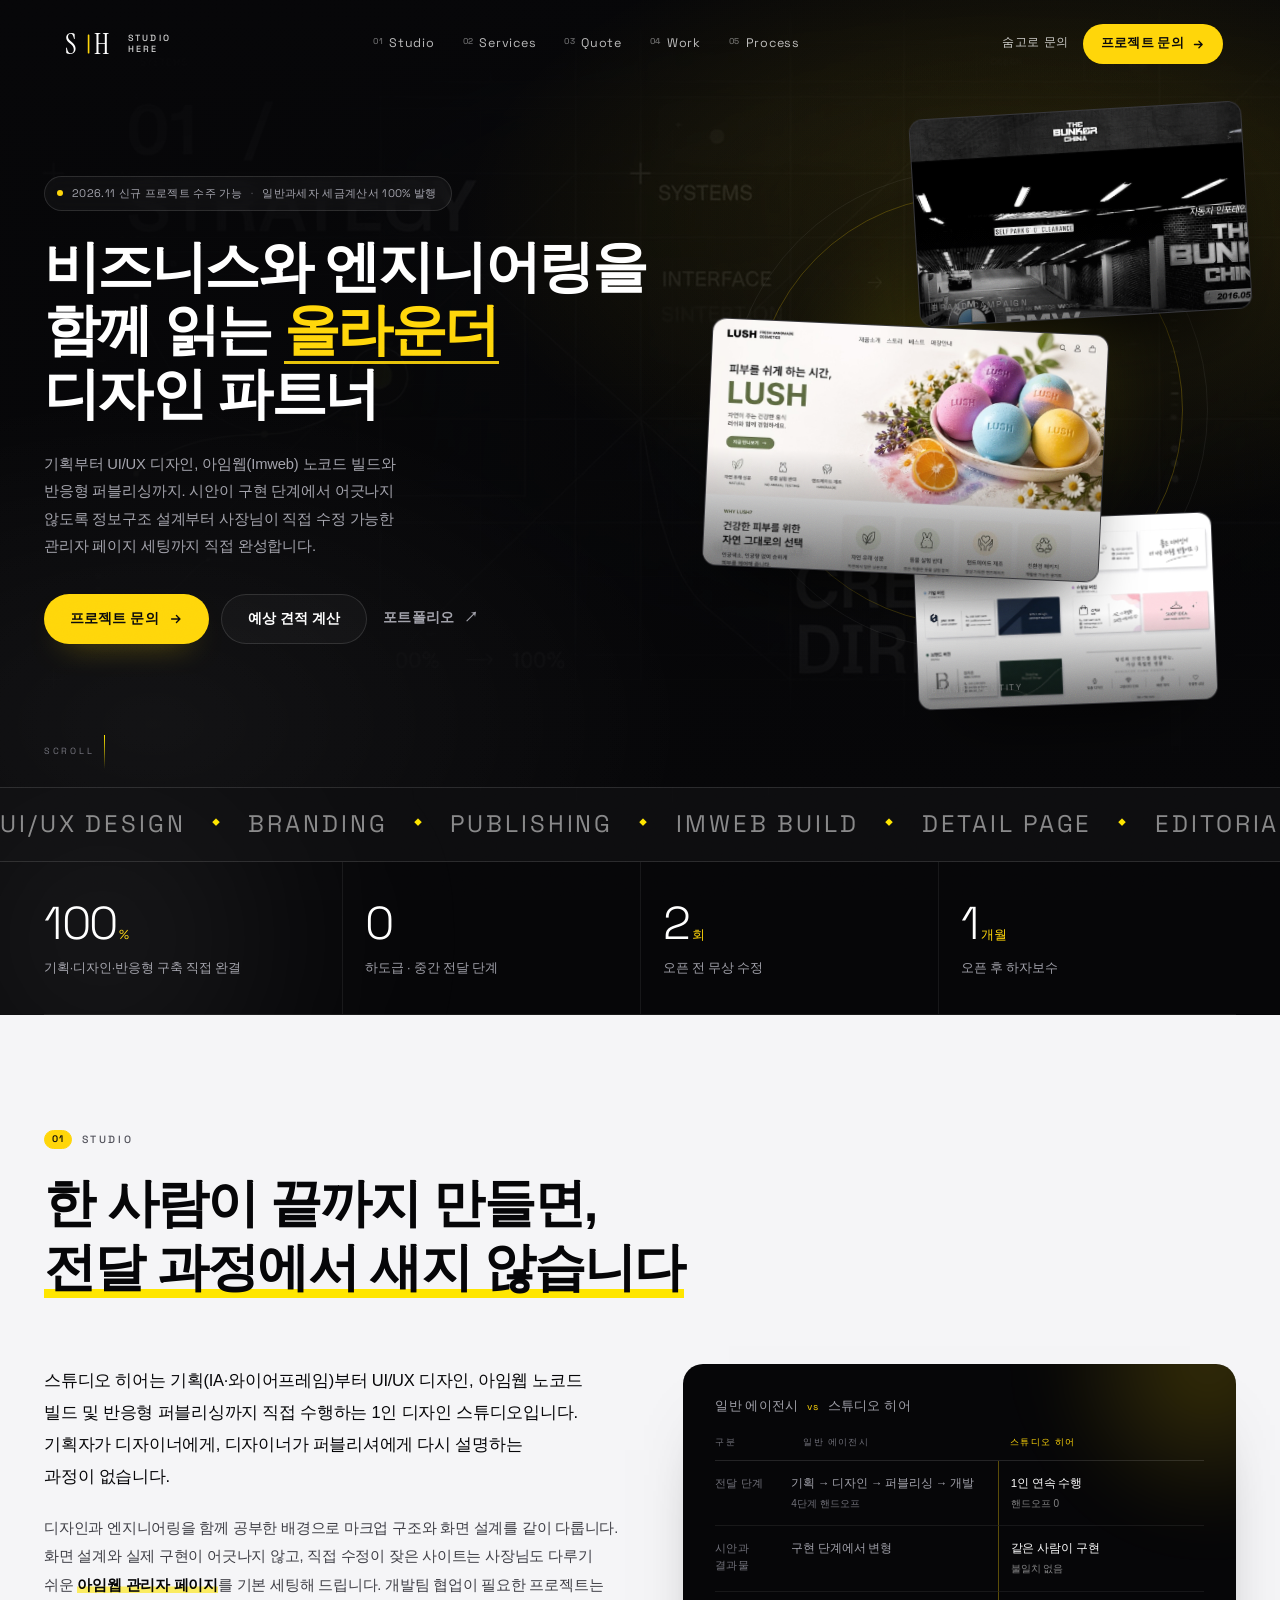
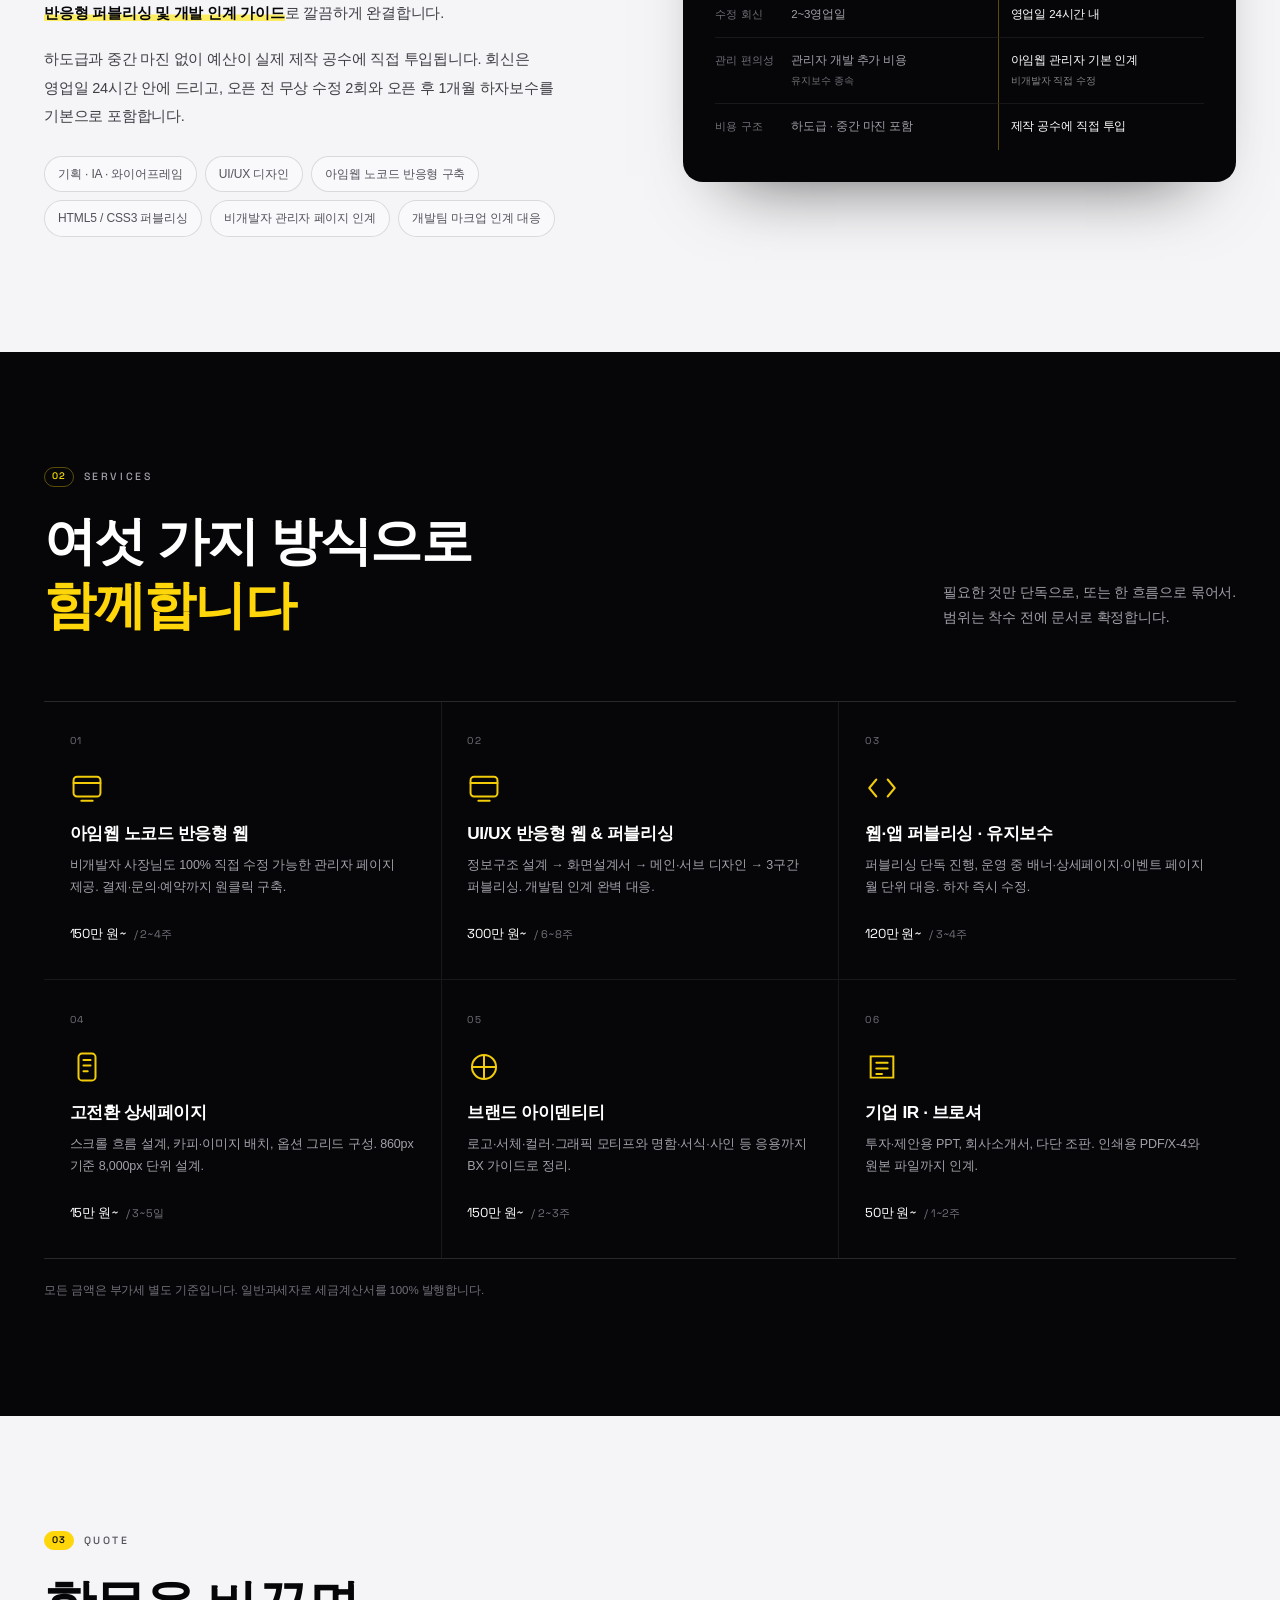
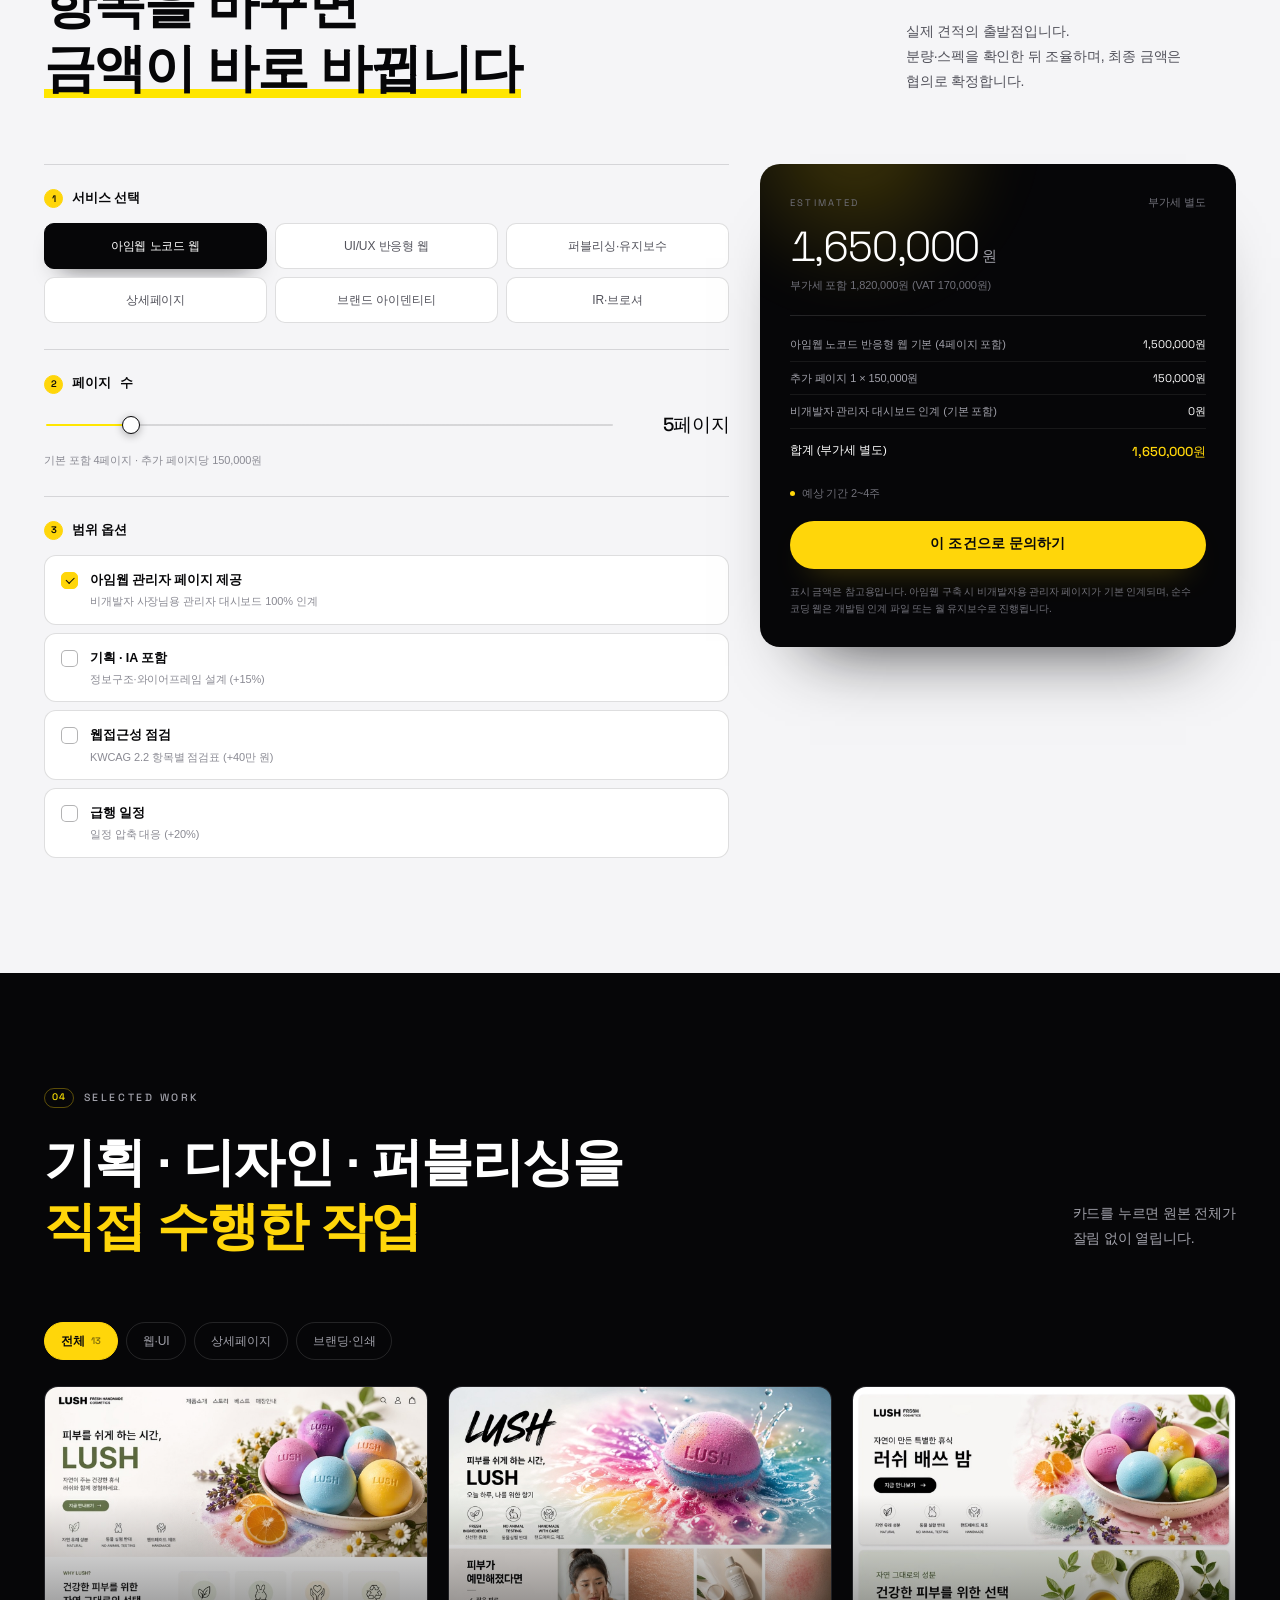
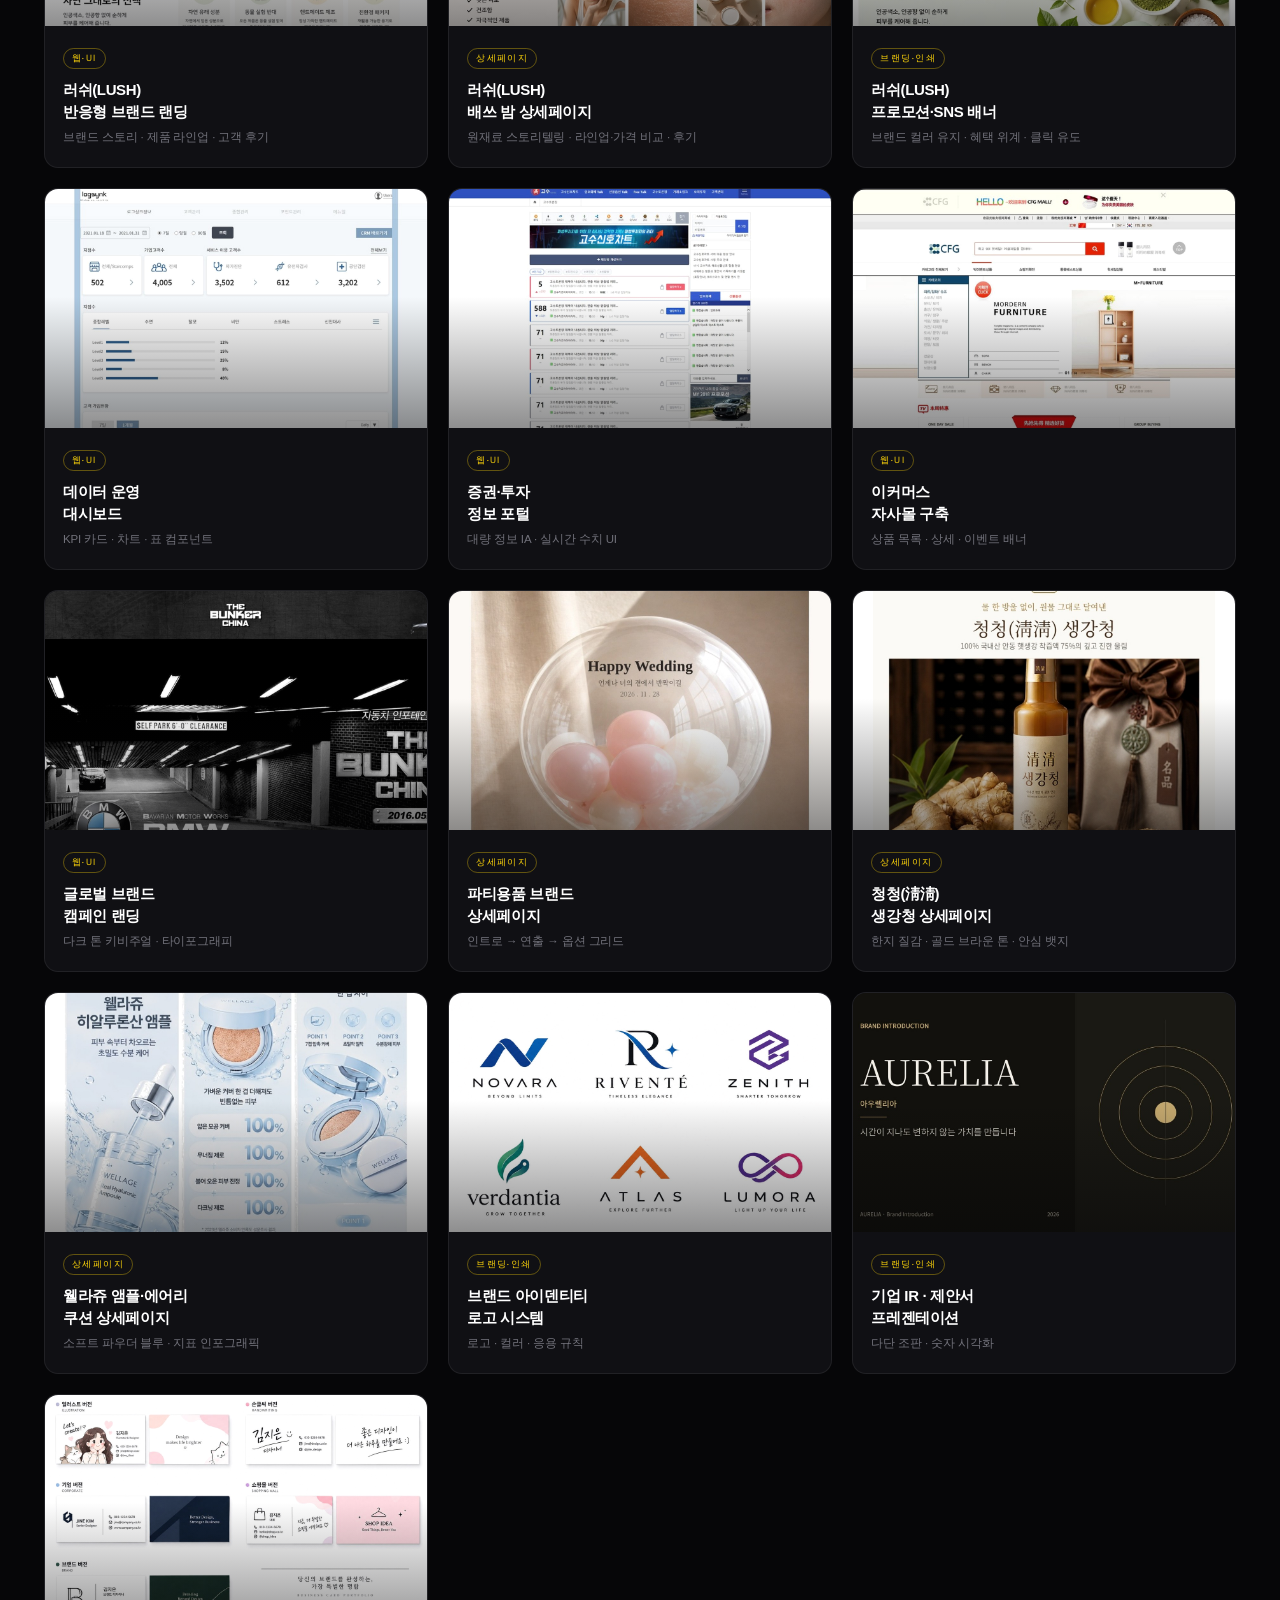
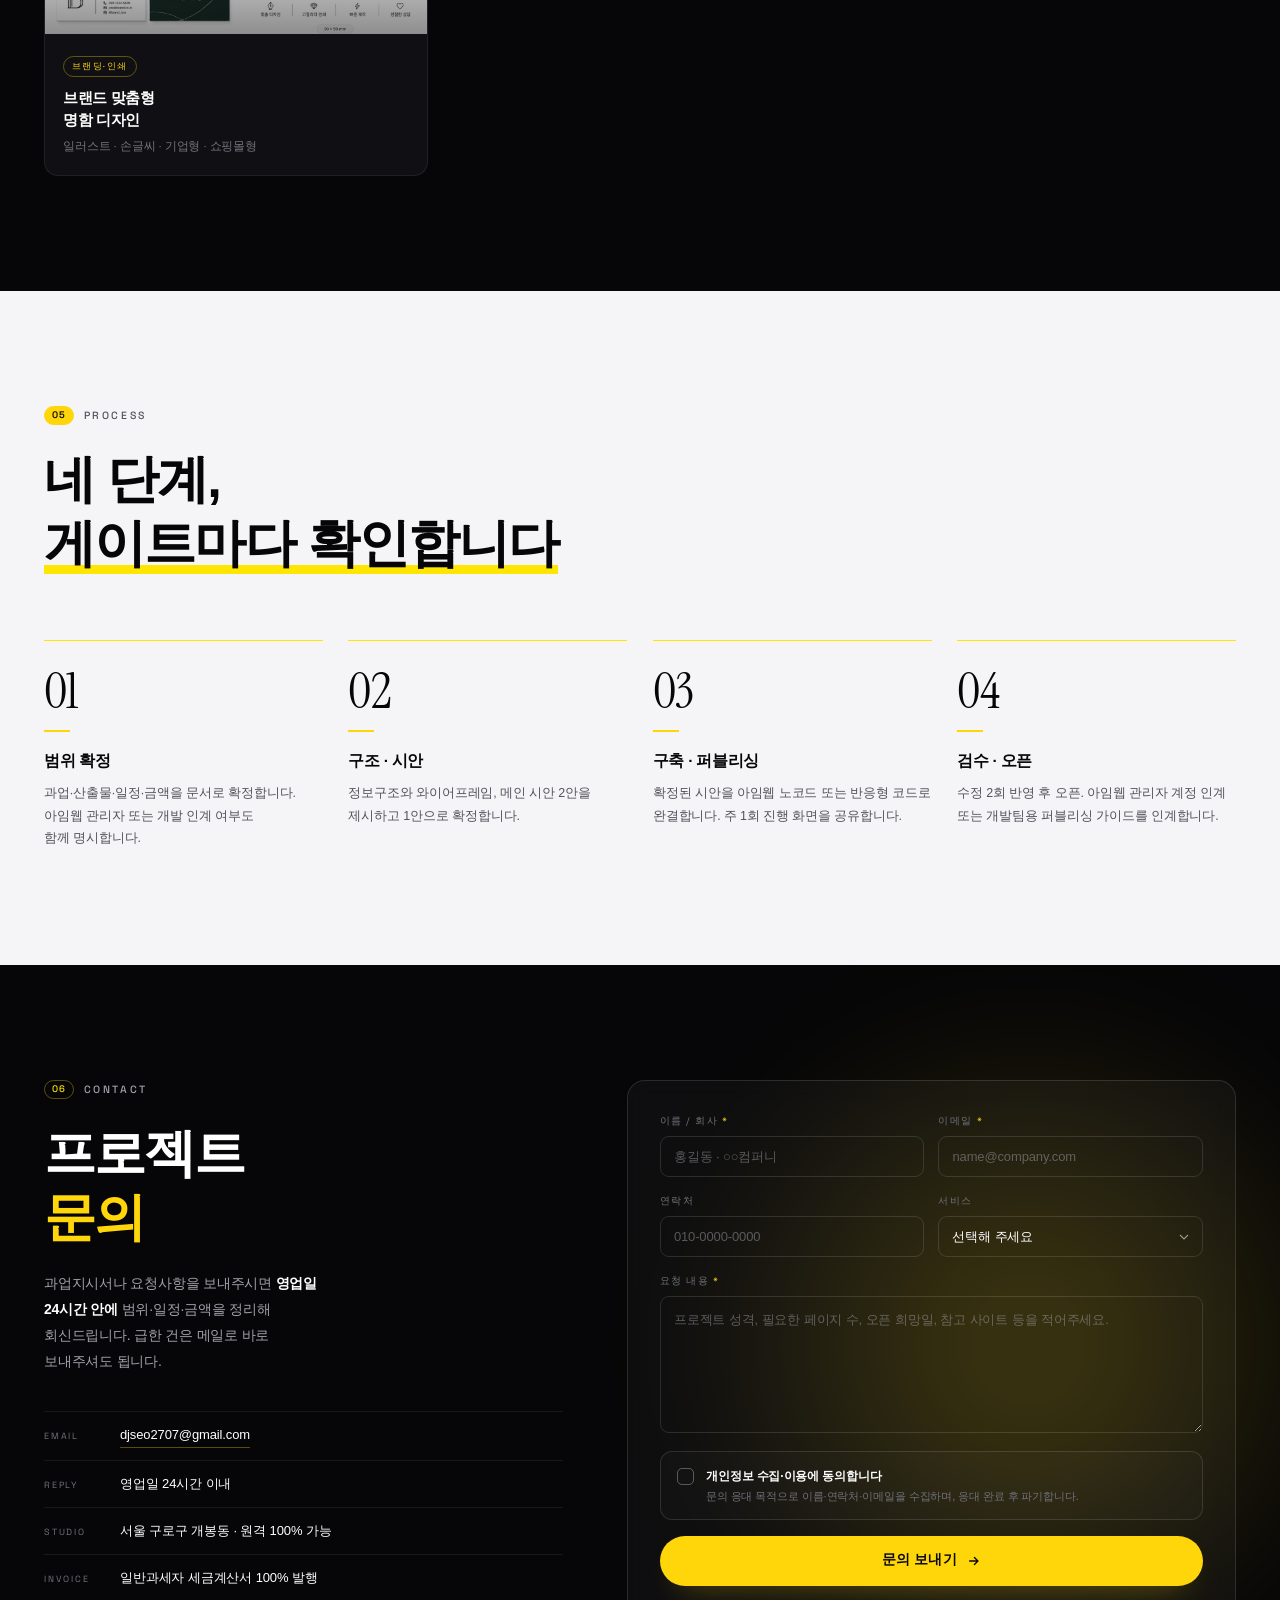
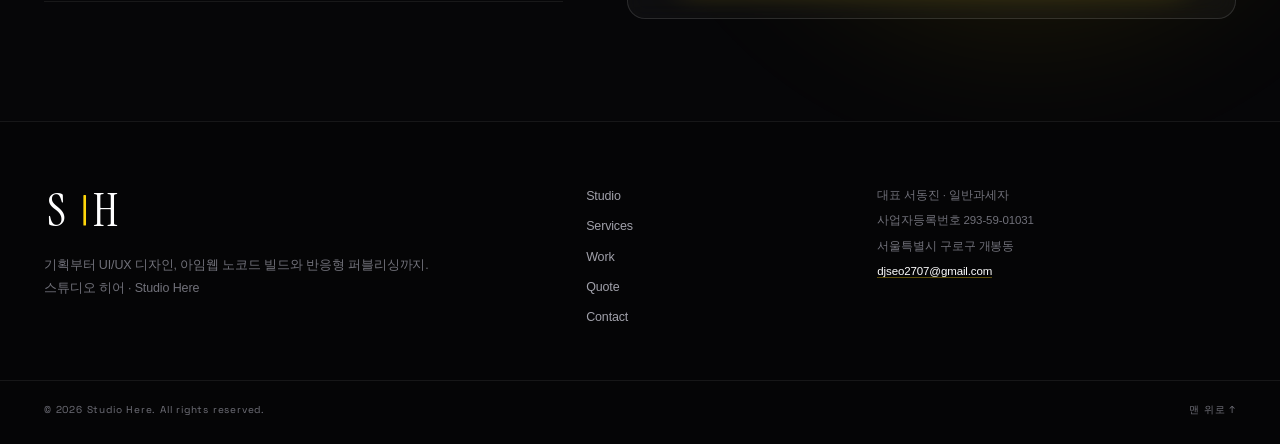
==== index.html @ c0ab76bd "Studio Here v2 preview: responsive H.264 hero video (mp4 + webm), hero overlay, forms fallback" ====
<!DOCTYPE html>
<html lang="ko">
<head>
<meta charset="utf-8">
<meta name="viewport" content="width=device-width, initial-scale=1, viewport-fit=cover">
<title>스튜디오 히어 | 기획 · UI/UX 디자인 · 아임웹 빌드 · 반응형 웹</title>
<meta name="description" content="스튜디오 히어는 기획(IA·와이어프레임)부터 UI/UX 디자인, 아임웹 노코드 빌드, 반응형 퍼블리싱까지 한 사람이 끝까지 완결하는 디자인 스튜디오입니다. 비개발자용 관리자 페이지까지 직접 인계합니다.">
<meta name="robots" content="index,follow">
<meta property="og:type" content="website">
<meta property="og:site_name" content="스튜디오 히어">
<meta property="og:title" content="스튜디오 히어 — 비즈니스와 엔지니어링을 함께 읽는 디자인 파트너">
<meta property="og:description" content="기획 · UI/UX 디자인 · 아임웹 노코드 빌드 · 반응형 퍼블리싱을 한 사람이 완결. 하도급 없이 시안이 그대로 결과물이 됩니다.">
<meta property="og:image" content="assets/img/logo-icon.png">
<meta name="theme-color" content="#060608">
<meta property="og:locale" content="ko_KR">
<meta name="twitter:card" content="summary_large_image">
<link rel="icon" type="image/png" href="assets/img/logo-icon.png">
<link rel="apple-touch-icon" href="assets/img/logo-icon.png">
<link rel="preconnect" href="https://cdn.jsdelivr.net" crossorigin>
<link rel="preconnect" href="https://fonts.googleapis.com">
<link rel="preconnect" href="https://fonts.gstatic.com" crossorigin>
<link rel="stylesheet" href="https://cdn.jsdelivr.net/gh/orioncactus/pretendard@v1.3.9/dist/web/variable/pretendardvariable-dynamic-subset.min.css">
<link rel="stylesheet" href="https://fonts.googleapis.com/css2?family=Instrument+Serif:ital@0;1&family=Space+Grotesk:wght@300;400;500;600;700&display=swap">
<link rel="stylesheet" href="style.css">
<script type="application/ld+json">
{
  "@context": "https://schema.org",
  "@type": "ProfessionalService",
  "name": "스튜디오 히어",
  "alternateName": "Studio Here",
  "description": "기획·디자인·퍼블리싱을 한 사람이 완결하는 디자인 스튜디오. 반응형 웹, 상세페이지, 브랜드 아이덴티티, 기업 IR·브로셔, 공공 웹접근성 대응.",
  "email": "djseo2707@gmail.com",
  "areaServed": { "@type": "Country", "name": "대한민국" },
  "address": { "@type": "PostalAddress", "addressRegion": "서울특별시", "addressLocality": "구로구 개봉동", "addressCountry": "KR" },
  "priceRange": "₩₩",
  "knowsAbout": ["UI/UX 디자인", "반응형 웹 퍼블리싱", "상세페이지 디자인", "브랜드 아이덴티티", "웹 접근성(KWCAG 2.2)", "데이터 시각화 화면 설계"]
}
</script>
</head>
<body>
<a class="skip" href="#main">본문으로 바로가기</a>

<!-- INTRO SPLASH -->
<div class="splash" id="splash" aria-hidden="true">
  <div class="splash-inner">
    <img src="assets/img/logo-transparent.png" alt="" width="246" height="231">
    <span class="splash-line"></span>
  </div>
</div>
<div class="grain" aria-hidden="true"></div>
<div class="progress" aria-hidden="true"><span id="progressBar"></span></div>
<div class="cursor" id="cursor" aria-hidden="true"><span>VIEW</span></div>

<!-- ================= NAV ================= -->
<header class="nav" id="siteHeader">
  <div class="nav-inner">
    <a class="brand" href="#top" aria-label="스튜디오 히어 홈">
      <svg class="mark" viewBox="0 0 58 36" aria-hidden="true">
        <text x="0" y="29">S</text>
        <rect class="bar" x="26.4" y="6.5" width="1.9" height="22" rx=".5"/>
        <text x="33.5" y="29">H</text>
      </svg>
      <span class="brand-name">STUDIO<br>HERE</span>
    </a>

    <nav class="nav-links" id="primaryNav" aria-label="주요 메뉴">
      <a href="#about"><em>01</em>Studio</a>
      <a href="#services"><em>02</em>Services</a>
      <a href="#quote"><em>03</em>Quote</a>
      <a href="#work"><em>04</em>Work</a>
      <a href="#process"><em>05</em>Process</a>
    </nav>

    <div class="nav-right">
      <a class="nav-soomgo" href="https://www.soomgo.com/profile/users/3317482" target="_blank" rel="noopener noreferrer">숨고로 문의</a>
      <a class="nav-cta" href="#contact">
        <span>프로젝트 문의</span>
        <svg viewBox="0 0 16 16" width="13" height="13" aria-hidden="true"><path d="M3 8h9M8.5 4l4 4-4 4" stroke="currentColor" stroke-width="1.6" fill="none" stroke-linecap="round" stroke-linejoin="round"/></svg>
      </a>
      <button class="burger" id="menuBtn" aria-expanded="false" aria-controls="menuPanel" aria-label="메뉴 열기">
        <span></span><span></span>
      </button>
    </div>
  </div>
</header>

<div class="menu" id="menuPanel" hidden>
  <div class="menu-top">
    <span class="menu-brand">STUDIO&nbsp;HERE</span>
    <button class="menu-x" id="menuClose" aria-label="메뉴 닫기">✕</button>
  </div>
  <nav class="menu-links" aria-label="모바일 메뉴">
    <a href="#about"><em>01</em>Studio</a>
    <a href="#services"><em>02</em>Services</a>
    <a href="#quote"><em>03</em>Quote</a>
    <a href="#work"><em>04</em>Work</a>
    <a href="#process"><em>05</em>Process</a>
    <a href="#contact"><em>06</em>Contact</a>
  </nav>
  <div class="menu-foot">
    <a href="mailto:djseo2707@gmail.com">djseo2707@gmail.com</a>
    <p>서울 구로구 개봉동 · 원격 100%</p>
  </div>
</div>

<main id="main">
<span id="top"></span>

<!-- ================= HERO ================= -->
<section class="hero" aria-labelledby="heroTitle">
  <div class="hero-bg" aria-hidden="true">
    <div class="glow glow-a"></div>
    <div class="glow glow-b"></div>
    <div class="hero-grid"></div>
  </div>

  <div class="wrap hero-wrap">
    <div class="hero-media" aria-hidden="true">
      <video class="hero-bg-video" id="heroVideo" autoplay muted loop playsinline preload="auto"
             poster="assets/hero-poster.jpg" tabindex="-1" disablepictureinpicture disableremoteplayback>
        <source src="assets/hero-web.mp4" type='video/mp4; codecs="avc1.640028"'>
        <source src="assets/hero-web.webm" type='video/webm; codecs="vp9"'>
      </video>
      <span class="hero-veil"></span>
    </div>

    <div class="hero-copy">
      <p class="badge" data-hero="1">
        <i class="dot" aria-hidden="true"></i>
        2026.11 신규 프로젝트 수주 가능
        <span class="badge-sep">·</span>
        일반과세자 세금계산서 100% 발행
      </p>

      <h1 class="hero-title" id="heroTitle">
        <span class="line"><span>비즈니스와 엔지니어링을</span></span>
        <span class="line"><span>함께 읽는 <em>올라운더</em></span></span>
        <span class="line"><span>디자인 파트너</span></span>
      </h1>

      <p class="hero-sub" data-hero="3">
        기획부터 UI/UX 디자인, 아임웹(Imweb) 노코드 빌드와 반응형 퍼블리싱까지.
        시안이 구현 단계에서 어긋나지 않도록 정보구조 설계부터 사장님이 직접 수정 가능한
        관리자 페이지 세팅까지 직접 완성합니다.
      </p>

      <div class="hero-actions" data-hero="4">
        <a class="btn btn-primary" href="#contact">
          프로젝트 문의
          <svg viewBox="0 0 16 16" width="14" height="14" aria-hidden="true"><path d="M3 8h9M8.5 4l4 4-4 4" stroke="currentColor" stroke-width="1.6" fill="none" stroke-linecap="round" stroke-linejoin="round"/></svg>
        </a>
        <a class="btn btn-ghost" href="#quote">예상 견적 계산</a>
        <a class="btn btn-text" href="#work">포트폴리오 <span aria-hidden="true">↗</span></a>
      </div>
    </div>

    <div class="hero-stage" aria-hidden="true">
      <div class="stage-glow"></div>
      <figure class="fcard fcard-a" data-depth="16" data-drift="0.10">
        <img src="assets/img/08-campaign.jpg" alt="">
        <figcaption>BRAND CAMPAIGN</figcaption>
      </figure>
      <figure class="fcard fcard-b" data-depth="30" data-drift="0.16">
        <img src="assets/img/11-lush-landing.jpg" alt="">
        <figcaption>RESPONSIVE WEB</figcaption>
      </figure>
      <figure class="fcard fcard-c" data-depth="46" data-drift="0.24">
        <img src="assets/img/14-namecard.jpg" alt="">
        <figcaption>BRAND IDENTITY</figcaption>
      </figure>
      <span class="stage-ring"></span>
    </div>

    <div class="scroll-cue" aria-hidden="true">
      <span>SCROLL</span>
      <i></i>
    </div>
  </div>

  <!-- MARQUEE -->
  <div class="marquee" aria-hidden="true">
    <div class="marquee-track" id="marqueeTrack">
      <span>UI/UX DESIGN<i>◆</i>BRANDING<i>◆</i>PUBLISHING<i>◆</i>IMWEB BUILD<i>◆</i>DETAIL PAGE<i>◆</i>EDITORIAL<i>◆</i>WEB ACCESSIBILITY<i>◆</i></span>
      <span>UI/UX DESIGN<i>◆</i>BRANDING<i>◆</i>PUBLISHING<i>◆</i>IMWEB BUILD<i>◆</i>DETAIL PAGE<i>◆</i>EDITORIAL<i>◆</i>WEB ACCESSIBILITY<i>◆</i></span>
      <span>UI/UX DESIGN<i>◆</i>BRANDING<i>◆</i>PUBLISHING<i>◆</i>IMWEB BUILD<i>◆</i>DETAIL PAGE<i>◆</i>EDITORIAL<i>◆</i>WEB ACCESSIBILITY<i>◆</i></span>
    </div>
  </div>

  <!-- STATS -->
  <div class="wrap">
    <ul class="stats" aria-label="핵심 지표">
      <li data-reveal>
        <strong><span class="num" data-count="100">0</span><small>%</small></strong>
        <span>기획·디자인·반응형 구축 직접 완결</span>
      </li>
      <li data-reveal>
        <strong><span class="num" data-count="0">0</span></strong>
        <span>하도급 · 중간 전달 단계</span>
      </li>
      <li data-reveal>
        <strong><span class="num" data-count="2">0</span><small>회</small></strong>
        <span>오픈 전 무상 수정</span>
      </li>
      <li data-reveal>
        <strong><span class="num" data-count="1">0</span><small>개월</small></strong>
        <span>오픈 후 하자보수</span>
      </li>
    </ul>
  </div>
</section>

<!-- ================= ABOUT ================= -->
<section class="section section-light" id="about" aria-labelledby="aboutTitle">
  <div class="wrap">
    <div class="sec-head" data-reveal>
      <p class="eyebrow"><span>01</span>STUDIO</p>
      <h2 id="aboutTitle" class="h2">한 사람이 끝까지 만들면,<br><em>전달 과정에서 새지 않습니다</em></h2>
    </div>

    <div class="about-grid">
      <div class="about-copy" data-reveal>
        <p class="lead">
          스튜디오 히어는 기획(IA·와이어프레임)부터 UI/UX 디자인, 아임웹 노코드 빌드 및
          반응형 퍼블리싱까지 직접 수행하는 1인 디자인 스튜디오입니다.
          기획자가 디자이너에게, 디자이너가 퍼블리셔에게 다시 설명하는 과정이 없습니다.
        </p>
        <p>
          디자인과 엔지니어링을 함께 공부한 배경으로 마크업 구조와 화면 설계를 같이 다룹니다.
          화면 설계와 실제 구현이 어긋나지 않고, 직접 수정이 잦은 사이트는 사장님도 다루기 쉬운
          <b>아임웹 관리자 페이지</b>를 기본 세팅해 드립니다. 개발팀 협업이 필요한 프로젝트는
          <b>반응형 퍼블리싱 및 개발 인계 가이드</b>로 깔끔하게 완결합니다.
        </p>
        <p>
          하도급과 중간 마진 없이 예산이 실제 제작 공수에 직접 투입됩니다.
          회신은 영업일 24시간 안에 드리고, 오픈 전 무상 수정 2회와 오픈 후 1개월 하자보수를
          기본으로 포함합니다.
        </p>

        <ul class="cap-list" aria-label="수행 역량">
          <li>기획 · IA · 와이어프레임</li>
          <li>UI/UX 디자인</li>
          <li>아임웹 노코드 반응형 구축</li>
          <li>HTML5 / CSS3 퍼블리싱</li>
          <li>비개발자 관리자 페이지 인계</li>
          <li>개발팀 마크업 인계 대응</li>
        </ul>
      </div>

      <aside class="compare" data-reveal aria-label="일반 에이전시와 스튜디오 히어 비교">
        <p class="compare-title">일반 에이전시 <span>vs</span> 스튜디오 히어</p>
        <div class="compare-grid">
          <div class="c-head"><span>구분</span><span>일반 에이전시</span><span class="is-here">스튜디오 히어</span></div>

          <div class="c-row">
            <span class="c-k">전달 단계</span>
            <span class="c-them">기획 → 디자인 → 퍼블리싱 → 개발<small>4단계 핸드오프</small></span>
            <span class="c-here">1인 연속 수행<small>핸드오프 0</small></span>
          </div>
          <div class="c-row">
            <span class="c-k">시안과 결과물</span>
            <span class="c-them">구현 단계에서 변형</span>
            <span class="c-here">같은 사람이 구현<small>불일치 없음</small></span>
          </div>
          <div class="c-row">
            <span class="c-k">수정 회신</span>
            <span class="c-them">2~3영업일</span>
            <span class="c-here">영업일 24시간 내</span>
          </div>
          <div class="c-row">
            <span class="c-k">관리 편의성</span>
            <span class="c-them">관리자 개발 추가 비용<small>유지보수 종속</small></span>
            <span class="c-here">아임웹 관리자 기본 인계<small>비개발자 직접 수정</small></span>
          </div>
          <div class="c-row">
            <span class="c-k">비용 구조</span>
            <span class="c-them">하도급 · 중간 마진 포함</span>
            <span class="c-here">제작 공수에 직접 투입</span>
          </div>
        </div>
      </aside>
    </div>
  </div>
</section>

<!-- ================= SERVICES ================= -->
<section class="section section-dark" id="services" aria-labelledby="servicesTitle">
  <div class="wrap">
    <div class="sec-head sec-head--split" data-reveal>
      <div>
        <p class="eyebrow"><span>02</span>SERVICES</p>
        <h2 id="servicesTitle" class="h2">여섯 가지 방식으로<br><em>함께합니다</em></h2>
      </div>
      <p class="sec-note">
        필요한 것만 단독으로, 또는 한 흐름으로 묶어서.<br>
        범위는 착수 전에 문서로 확정합니다.
      </p>
    </div>

    <div class="svc-grid">
      <article class="svc" data-reveal>
        <span class="svc-no">01</span>
        <span class="svc-ico" aria-hidden="true">
          <svg viewBox="0 0 24 24" fill="none" stroke="currentColor" stroke-width="1.4"><rect x="2.5" y="4" width="19" height="14" rx="2.5"/><path d="M2.5 8.5h19M8 21h8" stroke-linecap="round"/></svg>
        </span>
        <h3>아임웹 노코드 반응형 웹</h3>
        <p>비개발자 사장님도 100% 직접 수정 가능한 관리자 페이지 제공. 결제·문의·예약까지 원클릭 구축.</p>
        <p class="svc-price">150만 원~ <span>/ 2~4주</span></p>
        <span class="svc-arrow" aria-hidden="true">↗</span>
      </article>

      <article class="svc" data-reveal>
        <span class="svc-no">02</span>
        <span class="svc-ico" aria-hidden="true">
          <svg viewBox="0 0 24 24" fill="none" stroke="currentColor" stroke-width="1.4"><rect x="2.5" y="4" width="19" height="14" rx="2.5"/><path d="M2.5 8.5h19M8 21h8" stroke-linecap="round"/></svg>
        </span>
        <h3>UI/UX 반응형 웹 &amp; 퍼블리싱</h3>
        <p>정보구조 설계 → 화면설계서 → 메인·서브 디자인 → 3구간 퍼블리싱. 개발팀 인계 완벽 대응.</p>
        <p class="svc-price">300만 원~ <span>/ 6~8주</span></p>
        <span class="svc-arrow" aria-hidden="true">↗</span>
      </article>

      <article class="svc" data-reveal>
        <span class="svc-no">03</span>
        <span class="svc-ico" aria-hidden="true">
          <svg viewBox="0 0 24 24" fill="none" stroke="currentColor" stroke-width="1.4"><path d="M8 6 3 12l5 6M16 6l5 6-5 6" stroke-linecap="round" stroke-linejoin="round"/></svg>
        </span>
        <h3>웹·앱 퍼블리싱 · 유지보수</h3>
        <p>퍼블리싱 단독 진행, 운영 중 배너·상세페이지·이벤트 페이지 월 단위 대응. 하자 즉시 수정.</p>
        <p class="svc-price">120만 원~ <span>/ 3~4주</span></p>
        <span class="svc-arrow" aria-hidden="true">↗</span>
      </article>

      <article class="svc" data-reveal>
        <span class="svc-no">04</span>
        <span class="svc-ico" aria-hidden="true">
          <svg viewBox="0 0 24 24" fill="none" stroke="currentColor" stroke-width="1.4"><rect x="6" y="2.5" width="12" height="19" rx="2.5"/><path d="M9.5 7h5M9.5 11h5M9.5 15h3" stroke-linecap="round"/></svg>
        </span>
        <h3>고전환 상세페이지</h3>
        <p>스크롤 흐름 설계, 카피·이미지 배치, 옵션 그리드 구성. 860px 기준 8,000px 단위 설계.</p>
        <p class="svc-price">15만 원~ <span>/ 3~5일</span></p>
        <span class="svc-arrow" aria-hidden="true">↗</span>
      </article>

      <article class="svc" data-reveal>
        <span class="svc-no">05</span>
        <span class="svc-ico" aria-hidden="true">
          <svg viewBox="0 0 24 24" fill="none" stroke="currentColor" stroke-width="1.4"><circle cx="12" cy="12" r="8.5"/><path d="M12 3.5v17M3.5 12h17"/></svg>
        </span>
        <h3>브랜드 아이덴티티</h3>
        <p>로고·서체·컬러·그래픽 모티프와 명함·서식·사인 등 응용까지 BX 가이드로 정리.</p>
        <p class="svc-price">150만 원~ <span>/ 2~3주</span></p>
        <span class="svc-arrow" aria-hidden="true">↗</span>
      </article>

      <article class="svc" data-reveal>
        <span class="svc-no">06</span>
        <span class="svc-ico" aria-hidden="true">
          <svg viewBox="0 0 24 24" fill="none" stroke="currentColor" stroke-width="1.4"><path d="M4 4.5h16v15H4z"/><path d="M8 9h8M8 13h8M8 17h4" stroke-linecap="round"/></svg>
        </span>
        <h3>기업 IR · 브로셔</h3>
        <p>투자·제안용 PPT, 회사소개서, 다단 조판. 인쇄용 PDF/X-4와 원본 파일까지 인계.</p>
        <p class="svc-price">50만 원~ <span>/ 1~2주</span></p>
        <span class="svc-arrow" aria-hidden="true">↗</span>
      </article>
    </div>

    <p class="foot-note" data-reveal>모든 금액은 부가세 별도 기준입니다. 일반과세자로 세금계산서를 100% 발행합니다.</p>
  </div>
</section>

<!-- ================= QUOTE ================= -->
<section class="section section-light" id="quote" aria-labelledby="quoteTitle">
  <div class="wrap">
    <div class="sec-head sec-head--split" data-reveal>
      <div>
        <p class="eyebrow"><span>03</span>QUOTE</p>
        <h2 id="quoteTitle" class="h2">항목을 바꾸면<br><em>금액이 바로 바뀝니다</em></h2>
      </div>
      <p class="sec-note">
        실제 견적의 출발점입니다.<br>
        분량·스펙을 확인한 뒤 조율하며, 최종 금액은 협의로 확정합니다.
      </p>
    </div>

    <div class="calc" id="calculator">
      <form class="calc-form" id="calcForm" novalidate>
        <fieldset class="calc-block">
          <legend><span>1</span>서비스 선택</legend>
          <div class="svc-options">
            <label class="svc-opt"><input type="radio" name="svc" value="imweb" checked><span>아임웹 노코드 웹</span></label>
            <label class="svc-opt"><input type="radio" name="svc" value="corp"><span>UI/UX 반응형 웹</span></label>
            <label class="svc-opt"><input type="radio" name="svc" value="pub"><span>퍼블리싱·유지보수</span></label>
            <label class="svc-opt"><input type="radio" name="svc" value="detail"><span>상세페이지</span></label>
            <label class="svc-opt"><input type="radio" name="svc" value="bi"><span>브랜드 아이덴티티</span></label>
            <label class="svc-opt"><input type="radio" name="svc" value="ir"><span>IR·브로셔</span></label>
          </div>
        </fieldset>

        <fieldset class="calc-block">
          <legend><span>2</span><span id="qtyLegend">페이지</span> 수</legend>
          <div class="qty-row">
            <input type="range" id="qty" name="qty" min="1" max="40" value="5" step="1" aria-describedby="qtyOut qtyHint">
            <output id="qtyOut" for="qty">5페이지</output>
          </div>
          <p class="calc-hint" id="qtyHint">기본 포함 4페이지</p>
        </fieldset>

        <fieldset class="calc-block">
          <legend><span>3</span>범위 옵션</legend>
          <div class="opt-list">
            <label class="opt">
              <input type="checkbox" id="optPublish" checked>
              <span class="opt-box" aria-hidden="true"></span>
              <span class="opt-text"><b id="optPublishTitle">구축 · 퍼블리싱 포함</b><small id="optPublishDesc">아임웹 빌드 또는 HTML/CSS/JS 반응형 구현</small></span>
            </label>
            <label class="opt">
              <input type="checkbox" id="optPlan">
              <span class="opt-box" aria-hidden="true"></span>
              <span class="opt-text"><b>기획 · IA 포함</b><small>정보구조·와이어프레임 설계 (+15%)</small></span>
            </label>
            <label class="opt">
              <input type="checkbox" id="optA11y">
              <span class="opt-box" aria-hidden="true"></span>
              <span class="opt-text"><b>웹접근성 점검</b><small>KWCAG 2.2 항목별 점검표 (+40만 원)</small></span>
            </label>
            <label class="opt">
              <input type="checkbox" id="optRush">
              <span class="opt-box" aria-hidden="true"></span>
              <span class="opt-text"><b>급행 일정</b><small>일정 압축 대응 (+20%)</small></span>
            </label>
          </div>
        </fieldset>
      </form>

      <aside class="calc-result" aria-live="polite">
        <p class="calc-label">ESTIMATED <span>부가세 별도</span></p>
        <p class="calc-total" id="calcTotal">0<span>원</span></p>
        <p class="calc-vat" id="calcVat">부가세 포함 0원</p>
        <ul class="calc-break" id="calcBreak"></ul>
        <p class="calc-lead" id="calcLead">예상 기간 6~8주</p>
        <a class="btn btn-primary btn-block" id="calcGo" href="#contact">이 조건으로 문의하기</a>
        <p class="calc-note">표시 금액은 참고용입니다. 아임웹 구축 시 비개발자용 관리자 페이지가 기본 인계되며, 순수 코딩 웹은 개발팀 인계 파일 또는 월 유지보수로 진행됩니다.</p>
      </aside>
    </div>
  </div>
</section>

<!-- ================= WORK ================= -->
<section class="section section-dark" id="work" aria-labelledby="workTitle">
  <div class="wrap">
    <div class="sec-head sec-head--split" data-reveal>
      <div>
        <p class="eyebrow"><span>04</span>SELECTED WORK</p>
        <h2 id="workTitle" class="h2">기획 · 디자인 · 퍼블리싱을<br><em>직접 수행한 작업</em></h2>
      </div>
      <p class="sec-note">
        카드를 누르면 원본 전체가<br>
        잘림 없이 열립니다.
      </p>
    </div>

    <div class="filter-bar" data-reveal role="group" aria-label="포트폴리오 분류">
      <button class="filter is-active" data-filter="all" aria-pressed="true">전체 <em>13</em></button>
      <button class="filter" data-filter="web" aria-pressed="false">웹·UI</button>
      <button class="filter" data-filter="detail" aria-pressed="false">상세페이지</button>
      <button class="filter" data-filter="brand" aria-pressed="false">브랜딩·인쇄</button>
    </div>

    <div class="work-grid" id="workGrid">
      <button class="work-card" data-cat="web" data-img="assets/img/11-lush-landing.jpg" data-full="assets/img/full/11-lush-landing.jpg"
        data-title="러쉬(LUSH) 반응형 브랜드 랜딩" data-tag="웹·UI" data-scope="기획 · UI 디자인 · 반응형 화면 설계"
        data-period="원페이지 랜딩 · PC/모바일" data-stack="Photoshop" data-reveal data-cursor="VIEW">
        <span class="work-media"><img src="assets/img/11-lush-landing.jpg" alt="러쉬 반응형 브랜드 랜딩" loading="lazy"></span>
        <span class="work-body">
          <span class="work-tag">웹·UI</span>
          <strong>러쉬(LUSH)<br>반응형 브랜드 랜딩</strong>
          <span class="work-sub">브랜드 스토리 · 제품 라인업 · 고객 후기</span>
        </span>
      </button>

      <button class="work-card" data-cat="detail" data-img="assets/img/10-lush-bathbomb.jpg" data-full="assets/img/full/10-lush-bathbomb.jpg"
        data-title="러쉬(LUSH) 배쓰 밤 상세페이지" data-tag="상세페이지" data-scope="기획(스크롤 설계) · 디자인 100%"
        data-period="고급형 · 제품 특징별 상세 설계" data-stack="Photoshop" data-reveal data-cursor="VIEW">
        <span class="work-media"><img src="assets/img/10-lush-bathbomb.jpg" alt="러쉬 배쓰 밤 상세페이지" loading="lazy"></span>
        <span class="work-body">
          <span class="work-tag">상세페이지</span>
          <strong>러쉬(LUSH)<br>배쓰 밤 상세페이지</strong>
          <span class="work-sub">원재료 스토리텔링 · 라인업·가격 비교 · 후기</span>
        </span>
      </button>

      <button class="work-card" data-cat="brand" data-img="assets/img/09-lush-banner.jpg" data-full="assets/img/full/09-lush-banner.jpg"
        data-title="러쉬(LUSH) 프로모션·SNS 배너" data-tag="브랜딩·인쇄" data-scope="기획 · 배너 디자인 · 규격별 리사이징"
        data-period="배너 3종 · PC/모바일 규격" data-stack="Photoshop · Illustrator" data-reveal data-cursor="VIEW">
        <span class="work-media"><img src="assets/img/09-lush-banner.jpg" alt="러쉬 프로모션 SNS 배너" loading="lazy"></span>
        <span class="work-body">
          <span class="work-tag">브랜딩·인쇄</span>
          <strong>러쉬(LUSH)<br>프로모션·SNS 배너</strong>
          <span class="work-sub">브랜드 컬러 유지 · 혜택 위계 · 클릭 유도</span>
        </span>
      </button>

      <button class="work-card" data-cat="web" data-img="assets/img/01-dashboard.jpg"
        data-title="데이터 운영 대시보드" data-tag="웹·UI" data-scope="화면 설계 · UI 디자인 · 퍼블리싱 100%"
        data-period="관리자 화면 20여 종" data-stack="Figma · HTML/CSS/JS" data-reveal data-cursor="VIEW">
        <span class="work-media"><img src="assets/img/01-dashboard.jpg" alt="데이터 운영 대시보드" loading="lazy"></span>
        <span class="work-body">
          <span class="work-tag">웹·UI</span>
          <strong>데이터 운영<br>대시보드</strong>
          <span class="work-sub">KPI 카드 · 차트 · 표 컴포넌트</span>
        </span>
      </button>

      <button class="work-card" data-cat="web" data-img="assets/img/02-portal.jpg"
        data-title="증권·투자 정보 포털" data-tag="웹·UI" data-scope="기획 · 디자인 · 퍼블리싱 100%"
        data-period="목록 · 상세 · 검색 화면" data-stack="Figma · HTML/CSS/JS" data-reveal data-cursor="VIEW">
        <span class="work-media"><img src="assets/img/02-portal.jpg" alt="증권 투자 정보 포털" loading="lazy"></span>
        <span class="work-body">
          <span class="work-tag">웹·UI</span>
          <strong>증권·투자<br>정보 포털</strong>
          <span class="work-sub">대량 정보 IA · 실시간 수치 UI</span>
        </span>
      </button>

      <button class="work-card" data-cat="web" data-img="assets/img/03-commerce.jpg"
        data-title="이커머스 자사몰 구축" data-tag="웹·UI" data-scope="메인 · 카테고리 · 상품 · 주문 흐름 디자인·퍼블리싱"
        data-period="PC·모바일 반응형" data-stack="Figma · HTML/CSS/JS" data-reveal data-cursor="VIEW">
        <span class="work-media"><img src="assets/img/03-commerce.jpg" alt="이커머스 자사몰 구축" loading="lazy"></span>
        <span class="work-body">
          <span class="work-tag">웹·UI</span>
          <strong>이커머스<br>자사몰 구축</strong>
          <span class="work-sub">상품 목록 · 상세 · 이벤트 배너</span>
        </span>
      </button>

      <button class="work-card" data-cat="web" data-img="assets/img/08-campaign.jpg"
        data-title="글로벌 브랜드 캠페인 랜딩" data-tag="웹·UI" data-scope="키비주얼 랜딩 디자인 · 퍼블리싱"
        data-period="원페이지 · 모션 인터랙션" data-stack="HTML/CSS/JS" data-reveal data-cursor="VIEW">
        <span class="work-media"><img src="assets/img/08-campaign.jpg" alt="글로벌 브랜드 캠페인 랜딩" loading="lazy"></span>
        <span class="work-body">
          <span class="work-tag">웹·UI</span>
          <strong>글로벌 브랜드<br>캠페인 랜딩</strong>
          <span class="work-sub">다크 톤 키비주얼 · 타이포그래피</span>
        </span>
      </button>

      <button class="work-card" data-cat="detail" data-img="assets/img/04-balloon.jpg"
        data-title="파티용품 브랜드 상세페이지" data-tag="상세페이지" data-scope="기획(스크롤 설계) · 디자인 100%"
        data-period="860px · 35,000px 기획" data-stack="Photoshop · 6색 옵션 그리드" data-reveal data-cursor="VIEW">
        <span class="work-media"><img src="assets/img/04-balloon.jpg" alt="파티용품 브랜드 상세페이지" loading="lazy"></span>
        <span class="work-body">
          <span class="work-tag">상세페이지</span>
          <strong>파티용품 브랜드<br>상세페이지</strong>
          <span class="work-sub">인트로 → 연출 → 옵션 그리드</span>
        </span>
      </button>

      <button class="work-card" data-cat="detail" data-img="assets/img/12-cheongcheong.jpg" data-full="assets/img/full/12-cheongcheong.jpg"
        data-title="청청(淸淸) 생강청 상세페이지" data-tag="상세페이지" data-scope="기획 · 카피 · 디자인"
        data-period="고급형 · 인포그래픽 비교표" data-stack="Photoshop" data-reveal data-cursor="VIEW">
        <span class="work-media"><img src="assets/img/12-cheongcheong.jpg" alt="청청 생강청 상세페이지" loading="lazy"></span>
        <span class="work-body">
          <span class="work-tag">상세페이지</span>
          <strong>청청(淸淸)<br>생강청 상세페이지</strong>
          <span class="work-sub">한지 질감 · 골드 브라운 톤 · 안심 뱃지</span>
        </span>
      </button>

      <button class="work-card" data-cat="detail" data-img="assets/img/13-moisture.jpg" data-full="assets/img/full/13-moisture.jpg"
        data-title="웰라쥬 앰플·에어리 쿠션 상세페이지" data-tag="상세페이지" data-scope="기획 · 디자인"
        data-period="고급형 · 3단락 설득 구조" data-stack="Photoshop" data-reveal data-cursor="VIEW">
        <span class="work-media"><img src="assets/img/13-moisture.jpg" alt="웰라쥬 앰플 에어리 쿠션 상세페이지" loading="lazy"></span>
        <span class="work-body">
          <span class="work-tag">상세페이지</span>
          <strong>웰라쥬 앰플·에어리<br>쿠션 상세페이지</strong>
          <span class="work-sub">소프트 파우더 블루 · 지표 인포그래픽</span>
        </span>
      </button>

      <button class="work-card" data-cat="brand" data-img="assets/img/06-branding.jpg"
        data-title="브랜드 아이덴티티 · 로고 시스템" data-tag="브랜딩·인쇄" data-scope="로고 · 서체 · 컬러 · 응용 디자인"
        data-period="가이드 1식" data-stack="Illustrator · Photoshop" data-reveal data-cursor="VIEW">
        <span class="work-media"><img src="assets/img/06-branding.jpg" alt="브랜드 아이덴티티 로고 시스템" loading="lazy"></span>
        <span class="work-body">
          <span class="work-tag">브랜딩·인쇄</span>
          <strong>브랜드 아이덴티티<br>로고 시스템</strong>
          <span class="work-sub">로고 · 컬러 · 응용 규칙</span>
        </span>
      </button>

      <button class="work-card" data-cat="brand" data-img="assets/img/07-ir.jpg"
        data-title="기업 IR · 제안서 프레젠테이션" data-tag="브랜딩·인쇄" data-scope="슬라이드 마스터 · 데이터 시각화 · 조판"
        data-period="본문 15~20장" data-stack="PowerPoint · PDF" data-reveal data-cursor="VIEW">
        <span class="work-media"><img src="assets/img/07-ir.jpg" alt="기업 IR 제안서 프레젠테이션" loading="lazy"></span>
        <span class="work-body">
          <span class="work-tag">브랜딩·인쇄</span>
          <strong>기업 IR · 제안서<br>프레젠테이션</strong>
          <span class="work-sub">다단 조판 · 숫자 시각화</span>
        </span>
      </button>

      <button class="work-card" data-cat="brand" data-img="assets/img/14-namecard.jpg" data-full="assets/img/full/14-namecard.jpg"
        data-title="브랜드 맞춤형 명함 디자인" data-tag="브랜딩·인쇄" data-scope="레이아웃 · 타이포 위계 · 인쇄용 파일"
        data-period="90×50mm · 업종별 시안 5종" data-stack="Illustrator" data-reveal data-cursor="VIEW">
        <span class="work-media"><img src="assets/img/14-namecard.jpg" alt="브랜드 맞춤형 명함 디자인" loading="lazy"></span>
        <span class="work-body">
          <span class="work-tag">브랜딩·인쇄</span>
          <strong>브랜드 맞춤형<br>명함 디자인</strong>
          <span class="work-sub">일러스트 · 손글씨 · 기업형 · 쇼핑몰형</span>
        </span>
      </button>
    </div>
  </div>
</section>

<!-- ================= PROCESS ================= -->
<section class="section section-light" id="process" aria-labelledby="processTitle">
  <div class="wrap">
    <div class="sec-head" data-reveal>
      <p class="eyebrow"><span>05</span>PROCESS</p>
      <h2 id="processTitle" class="h2">네 단계,<br><em>게이트마다 확인합니다</em></h2>
    </div>

    <ol class="process">
      <li class="step" data-reveal>
        <span class="step-no">01</span>
        <h3>범위 확정</h3>
        <p>과업·산출물·일정·금액을 문서로 확정합니다. 아임웹 관리자 또는 개발 인계 여부도 함께 명시합니다.</p>
      </li>
      <li class="step" data-reveal>
        <span class="step-no">02</span>
        <h3>구조 · 시안</h3>
        <p>정보구조와 와이어프레임, 메인 시안 2안을 제시하고 1안으로 확정합니다.</p>
      </li>
      <li class="step" data-reveal>
        <span class="step-no">03</span>
        <h3>구축 · 퍼블리싱</h3>
        <p>확정된 시안을 아임웹 노코드 또는 반응형 코드로 완결합니다. 주 1회 진행 화면을 공유합니다.</p>
      </li>
      <li class="step" data-reveal>
        <span class="step-no">04</span>
        <h3>검수 · 오픈</h3>
        <p>수정 2회 반영 후 오픈. 아임웹 관리자 계정 인계 또는 개발팀용 퍼블리싱 가이드를 인계합니다.</p>
      </li>
    </ol>
  </div>
</section>

<!-- ================= CONTACT ================= -->
<section class="section section-dark contact" id="contact" aria-labelledby="contactTitle">
  <div class="contact-glow" aria-hidden="true"></div>
  <div class="wrap contact-grid">
    <div class="contact-copy" data-reveal>
      <p class="eyebrow"><span>06</span>CONTACT</p>
      <h2 id="contactTitle" class="h2">프로젝트<br><em>문의</em></h2>
      <p class="lead">
        과업지시서나 요청사항을 보내주시면 <b>영업일 24시간 안에</b> 범위·일정·금액을 정리해 회신드립니다.
        급한 건은 메일로 바로 보내주셔도 됩니다.
      </p>
      <ul class="contact-info">
        <li><span class="ci-label">EMAIL</span><a class="ci-val" href="mailto:djseo2707@gmail.com">djseo2707@gmail.com</a></li>
        <li><span class="ci-label">REPLY</span><span class="ci-val">영업일 24시간 이내</span></li>
        <li><span class="ci-label">STUDIO</span><span class="ci-val">서울 구로구 개봉동 · 원격 100% 가능</span></li>
        <li><span class="ci-label">INVOICE</span><span class="ci-val">일반과세자 세금계산서 100% 발행</span></li>
      </ul>
    </div>

    <div class="contact-form-wrap" data-reveal>
      <form class="contact-form" name="project-inquiry" method="POST" action="thanks.html"
            data-netlify="true" netlify-honeypot="bot-field" id="contactForm">
        <input type="hidden" name="form-name" value="project-inquiry">
        <p class="hp" aria-hidden="true"><label>이 칸은 비워두세요 <input name="bot-field" tabindex="-1" autocomplete="off"></label></p>

        <div class="field-row">
          <div class="field">
            <label for="f-name">이름 / 회사 <em>*</em></label>
            <input id="f-name" name="name" type="text" required autocomplete="name" placeholder="홍길동 · ○○컴퍼니">
          </div>
          <div class="field">
            <label for="f-email">이메일 <em>*</em></label>
            <input id="f-email" name="email" type="email" required autocomplete="email" placeholder="name@company.com">
          </div>
        </div>

        <div class="field-row">
          <div class="field">
            <label for="f-phone">연락처</label>
            <input id="f-phone" name="phone" type="tel" autocomplete="tel" placeholder="010-0000-0000">
          </div>
          <div class="field">
            <label for="f-service">서비스</label>
            <select id="f-service" name="service">
              <option value="">선택해 주세요</option>
              <option value="아임웹 노코드 반응형 웹">아임웹 노코드 반응형 웹</option>
              <option value="UI/UX 반응형 웹 &amp; 퍼블리싱">UI/UX 반응형 웹 &amp; 퍼블리싱</option>
              <option value="웹·앱 퍼블리싱 · 유지보수">웹·앱 퍼블리싱 · 유지보수</option>
              <option value="고전환 상세페이지">고전환 상세페이지</option>
              <option value="브랜드 아이덴티티">브랜드 아이덴티티</option>
              <option value="기업 IR · 브로셔">기업 IR · 브로셔</option>
              <option value="기타">기타</option>
            </select>
          </div>
        </div>

        <div class="field">
          <label for="f-message">요청 내용 <em>*</em></label>
          <textarea id="f-message" name="message" rows="5" required placeholder="프로젝트 성격, 필요한 페이지 수, 오픈 희망일, 참고 사이트 등을 적어주세요."></textarea>
        </div>

        <label class="opt consent">
          <input type="checkbox" id="f-agree" name="agree" value="동의" required>
          <span class="opt-box" aria-hidden="true"></span>
          <span class="opt-text">
            <b>개인정보 수집·이용에 동의합니다</b>
            <small>문의 응대 목적으로 이름·연락처·이메일을 수집하며, 응대 완료 후 파기합니다.</small>
          </span>
        </label>

        <button class="btn btn-primary btn-block" type="submit" id="submitBtn">
          <span>문의 보내기</span>
          <svg viewBox="0 0 16 16" width="14" height="14" aria-hidden="true"><path d="M3 8h9M8.5 4l4 4-4 4" stroke="currentColor" stroke-width="1.6" fill="none" stroke-linecap="round" stroke-linejoin="round"/></svg>
        </button>
        <p class="form-status" id="formStatus" role="status" aria-live="polite"></p>
      </form>
    </div>
  </div>
</section>
</main>

<footer class="footer">
  <div class="wrap footer-top">
    <div class="footer-brand">
      <svg class="mark mark--lg" viewBox="0 0 58 36" aria-hidden="true">
        <text x="0" y="29">S</text>
        <rect class="bar" x="26.4" y="6.5" width="1.9" height="22" rx=".5"/>
        <text x="33.5" y="29">H</text>
      </svg>
      <p>기획부터 UI/UX 디자인, 아임웹 노코드 빌드와 반응형 퍼블리싱까지.<br>스튜디오 히어 · Studio Here</p>
    </div>
    <nav class="footer-links" aria-label="푸터 메뉴">
      <a href="#about">Studio</a>
      <a href="#services">Services</a>
      <a href="#work">Work</a>
      <a href="#quote">Quote</a>
      <a href="#contact">Contact</a>
    </nav>
    <address class="footer-info">
      <p>대표 서동진 · 일반과세자</p>
      <p>사업자등록번호 293-59-01031</p>
      <p>서울특별시 구로구 개봉동</p>
      <p><a href="mailto:djseo2707@gmail.com">djseo2707@gmail.com</a></p>
    </address>
  </div>
  <div class="wrap footer-bottom">
    <p>© 2026 Studio Here. All rights reserved.</p>
    <a href="#top">맨 위로 ↑</a>
  </div>
</footer>

<!-- PORTFOLIO MODAL -->
<div class="modal" id="workModal" hidden>
  <div class="modal-scrim" data-close></div>
  <div class="modal-shell" role="dialog" aria-modal="true" aria-labelledby="modalTitle">
    <button class="modal-x" id="modalClose" data-close aria-label="닫기">✕</button>
    <div class="modal-media"><img id="modalImg" src="" alt=""></div>
    <div class="modal-side">
      <div class="modal-side-inner">
        <span class="work-tag" id="modalTag"></span>
        <h3 id="modalTitle"></h3>
        <p class="modal-sub" id="modalSub"></p>
        <dl class="modal-meta">
          <div><dt>수행 범위</dt><dd id="modalScope"></dd></div>
          <div><dt>분량</dt><dd id="modalPeriod"></dd></div>
          <div><dt>도구</dt><dd id="modalStack"></dd></div>
        </dl>
        <div class="modal-nav">
          <button class="modal-btn" id="modalPrev" aria-label="이전 작업">←</button>
          <span class="modal-count" id="modalCount">01 / 13</span>
          <button class="modal-btn" id="modalNext" aria-label="다음 작업">→</button>
        </div>
      </div>
    </div>
  </div>
</div>

<script src="script.js" defer></script>
</body>
</html>
---- style.css ----
/* =========================================================================
   STUDIO HERE — v2
   Palette sampled from the official S|H logo
   ink #060608 · ink-2 #101014 · ivory #FFFFFF · accent #FFE600
   ========================================================================= */

/* ---------- tokens ---------- */
:root{
  --ink:#060608;
  --ink-2:#101014;
  --ink-3:#17171C;
  --ink-4:#202027;

  --ivory:#FFFFFF;
  --ivory-2:#F5F5F7;
  --ivory-3:#E4E4E7;

  --accent:#FFE600;
  --accent-2:#FFD60A;
  --accent-soft:rgba(255,214,10,.14);
  --accent-line:rgba(255,214,10,.34);

  --muted-d:#A1A1AA;
  --muted-d2:#71717A;
  --muted-l:#52525B;
  --muted-l2:#8A8A93;

  --line-d:rgba(255,255,255,.12);
  --line-d2:rgba(255,255,255,.07);
  --line-l:rgba(6,6,8,.13);
  --line-l2:rgba(6,6,8,.07);

  --serif:"Instrument Serif",Didot,"Didot LT STD","Bodoni MT","Times New Roman",serif;
  --sans:"Space Grotesk","Pretendard Variable",Pretendard,-apple-system,BlinkMacSystemFont,"Apple SD Gothic Neo","Malgun Gothic",sans-serif;
  --kr:"Pretendard Variable",Pretendard,-apple-system,BlinkMacSystemFont,"Apple SD Gothic Neo","Malgun Gothic",sans-serif;

  --ease:cubic-bezier(.16,1,.3,1);
  --ease-soft:cubic-bezier(.22,.61,.36,1);

  --nav-h:76px;
  --pad:clamp(20px,4vw,44px);
  --maxw:1280px;
}

/* ---------- reset ---------- */
*,*::before,*::after{box-sizing:border-box}
html{-webkit-text-size-adjust:100%;scroll-behavior:smooth}
html,body{margin:0;padding:0}
body{
  background:var(--ink);
  color:var(--ivory);
  font-family:var(--kr);
  font-size:16px;
  line-height:1.7;
  letter-spacing:-.01em;
  -webkit-font-smoothing:antialiased;
  -moz-osx-font-smoothing:grayscale;
  overflow-x:clip;
  font-feature-settings:"ss01" 1;
  word-break:keep-all;
  overflow-wrap:break-word;
  text-wrap:pretty;
}
body.is-locked{overflow:hidden}
img{max-width:100%;display:block;border:0}
a{color:inherit;text-decoration:none}
button{font:inherit;color:inherit;background:none;border:0;cursor:pointer}
h1,h2,h3,h4,p,ul,ol,dl,figure,dd,dt{margin:0}
ul,ol{padding:0;list-style:none}
em{font-style:normal}
::selection{background:var(--accent);color:#fff}
:focus-visible{outline:2px solid var(--accent-2);outline-offset:3px;border-radius:4px}

.skip{
  position:fixed;left:-9999px;top:12px;z-index:400;
  background:var(--ivory);color:var(--ink);padding:10px 16px;border-radius:8px;font-size:14px;font-weight:600;
}
.skip:focus{left:16px}

/* paper grain */
.grain{
  position:fixed;inset:0;z-index:200;pointer-events:none;opacity:.32;mix-blend-mode:overlay;
  background-image:url("data:image/svg+xml,%3Csvg xmlns='http://www.w3.org/2000/svg' width='140' height='140'%3E%3Cfilter id='n'%3E%3CfeTurbulence type='fractalNoise' baseFrequency='.85' numOctaves='3'/%3E%3C/filter%3E%3Crect width='140' height='140' filter='url(%23n)' opacity='.35'/%3E%3C/svg%3E");
}

/* ---------- scroll progress ---------- */
.progress{position:fixed;left:0;top:0;right:0;height:2px;z-index:320;background:transparent;pointer-events:none}
.progress span{
  display:block;height:100%;width:100%;transform-origin:0 50%;transform:scaleX(var(--p,0));
  background:linear-gradient(90deg,var(--accent) 0%,var(--accent-2) 55%,#FFF176 100%);
}

/* ---------- custom cursor ---------- */
.cursor{
  position:fixed;left:0;top:0;z-index:330;pointer-events:none;
  width:9px;height:9px;margin:-4.5px 0 0 -4.5px;border-radius:50%;
  background:var(--accent-2);opacity:0;transition:width .35s var(--ease),height .35s var(--ease),margin .35s var(--ease),background .3s,opacity .3s;
  display:grid;place-items:center;
}
.cursor span{
  font-family:var(--sans);font-size:10px;letter-spacing:.18em;font-weight:600;color:var(--ink);
  opacity:0;transition:opacity .25s;transform:translateY(.5px);
}
.cursor.is-on{opacity:1}
.cursor.is-view{
  width:78px;height:78px;margin:-39px 0 0 -39px;background:var(--ivory);
  mix-blend-mode:normal;
}
.cursor.is-view span{opacity:1}
@media (hover:none),(pointer:coarse){.cursor{display:none}}

/* =========================================================================
   SPLASH
   ========================================================================= */
.splash{
  position:fixed;inset:0;z-index:350;background:var(--ink);
  display:grid;place-items:center;
  transition:opacity .7s var(--ease),visibility .7s;
}
.splash-inner{display:grid;justify-items:center;gap:26px;text-align:center}
.splash img{width:clamp(150px,20vw,220px);height:auto;animation:splashIn 1.2s var(--ease) both}
.splash-line{width:0;height:1px;background:var(--accent);animation:splashLine 1.4s var(--ease) .15s both}
.splash.is-done{opacity:0;visibility:hidden}
@keyframes splashIn{from{opacity:0;transform:translateY(10px) scale(.97);filter:blur(6px)}to{opacity:1;transform:none;filter:blur(0)}}
@keyframes splashLine{from{width:0}to{width:min(220px,42vw)}}

/* =========================================================================
   NAV
   ========================================================================= */
.nav{
  position:fixed;top:0;left:0;right:0;z-index:300;
  padding:16px var(--pad) 0;
  transition:padding .5s var(--ease);
}
.nav-inner{
  max-width:var(--maxw);margin:0 auto;
  display:flex;align-items:center;justify-content:space-between;gap:24px;
  height:56px;padding:0 12px 0 18px;border-radius:999px;
  border:1px solid transparent;
  transition:background .45s var(--ease),border-color .45s var(--ease),box-shadow .45s var(--ease),color .45s,height .4s var(--ease),backdrop-filter .4s;
}
.nav.is-stuck .nav-inner{
  background:rgba(8,8,10,.8);
  -webkit-backdrop-filter:blur(18px) saturate(140%);
  backdrop-filter:blur(18px) saturate(140%);
  border-color:var(--line-d);
  box-shadow:0 18px 40px -24px rgba(0,0,0,.85);
}
.nav.is-light .nav-inner{
  background:rgba(245,245,247,.9);
  border-color:var(--line-l);
  color:var(--ink);
  box-shadow:0 18px 40px -30px rgba(6,6,8,.35);
}
.nav.is-light{color:var(--ink)}

/* brand */
.brand{display:flex;align-items:center;gap:11px;flex:none}
.mark{width:54px;height:31px;display:block;overflow:visible;flex:none}
.mark text{font-family:var(--serif);font-size:33px;fill:currentColor;font-weight:400;letter-spacing:0}
.mark .bar{fill:var(--accent-2)}
.mark--lg{width:86px;height:50px}
.mark--lg text{font-size:33px}
.brand-name{
  font-family:var(--sans);font-size:9px;line-height:1.25;letter-spacing:.24em;
  font-weight:500;color:currentColor;opacity:.82;
}
.brand:hover .mark{opacity:.85}

/* links */
.nav-links{display:flex;align-items:center;gap:28px}
.nav-links a{
  position:relative;font-family:var(--sans);font-size:12.5px;letter-spacing:.06em;
  color:currentColor;opacity:.72;padding:6px 0;transition:opacity .3s;
  display:inline-flex;align-items:baseline;gap:6px;
}
.nav-links a em{
  font-family:var(--sans);font-size:8.5px;letter-spacing:.05em;opacity:.55;
  font-weight:500;transform:translateY(-3px);display:inline-block;
}
.nav-links a::after{
  content:"";position:absolute;left:0;right:0;bottom:0;height:1px;background:var(--accent);
  transform:scaleX(0);transform-origin:0 50%;transition:transform .45s var(--ease);
}
.nav-links a:hover{opacity:1}
.nav-links a:hover::after,.nav-links a.is-active::after{transform:scaleX(1)}
.nav-links a.is-active{opacity:1}

.nav-right{display:flex;align-items:center;gap:14px;flex:none}
.nav-soomgo{
  font-family:var(--sans);font-size:12px;letter-spacing:.05em;opacity:.78;
  border-bottom:1px solid transparent;padding-bottom:2px;transition:.3s;
}
.nav-soomgo:hover{opacity:1;border-color:var(--accent)}
.nav-cta{
  display:inline-flex;align-items:center;gap:8px;height:40px;padding:0 18px;border-radius:999px;
  background:var(--ivory);color:var(--ink);font-size:12.5px;font-weight:600;letter-spacing:.02em;
  transition:background .35s,transform .35s var(--ease),color .35s;
}
.nav.is-light .nav-cta{background:var(--ink);color:var(--ivory)}
.nav-cta svg{transition:transform .4s var(--ease)}
.nav-cta:hover{background:var(--accent);color:#fff}
.nav-cta:hover svg{transform:translateX(4px)}

.burger{display:none;width:42px;height:42px;border-radius:50%;border:1px solid currentColor;opacity:.7;
  position:relative;flex:none;transition:opacity .3s,background .3s}
.burger span{position:absolute;left:50%;top:50%;width:15px;height:1.4px;background:currentColor;transform:translate(-50%,-50%);transition:transform .35s var(--ease)}
.burger span:nth-child(2){transform:translate(-50%,calc(-50% + 5px))}

/* mobile menu */
.menu{
  position:fixed;inset:0;z-index:340;background:var(--ink);color:var(--ivory);
  display:flex;flex-direction:column;padding:26px var(--pad) 40px;
  opacity:0;visibility:hidden;transition:opacity .5s var(--ease),visibility .5s;
}
.menu.is-open{opacity:1;visibility:visible}
.menu-top{display:flex;align-items:center;justify-content:space-between}
.menu-brand{font-family:var(--sans);font-size:11px;letter-spacing:.28em;opacity:.7}
.menu-x{font-size:20px;width:42px;height:42px;border:1px solid var(--line-d);border-radius:50%}
.menu-links{display:grid;gap:2px;margin:auto 0;padding:24px 0}
.menu-links a{
  font-family:var(--sans);font-size:clamp(26px,8vw,38px);letter-spacing:-.01em;
  display:flex;align-items:baseline;gap:12px;padding:9px 0;border-bottom:1px solid var(--line-d2);
  opacity:0;transform:translateY(14px);transition:opacity .5s var(--ease),transform .5s var(--ease),color .3s;
}
.menu.is-open .menu-links a{opacity:1;transform:none}
.menu.is-open .menu-links a:nth-child(1){transition-delay:.06s}
.menu.is-open .menu-links a:nth-child(2){transition-delay:.10s}
.menu.is-open .menu-links a:nth-child(3){transition-delay:.14s}
.menu.is-open .menu-links a:nth-child(4){transition-delay:.18s}
.menu.is-open .menu-links a:nth-child(5){transition-delay:.22s}
.menu.is-open .menu-links a:nth-child(6){transition-delay:.26s}
.menu-links a em{font-size:11px;letter-spacing:.1em;font-family:var(--sans);opacity:.45}
.menu-links a:active{color:var(--accent-2)}
.menu-foot{display:flex;justify-content:space-between;align-items:flex-end;gap:16px;font-size:12px;color:var(--muted-d)}
.menu-foot a{color:var(--ivory);font-family:var(--sans);letter-spacing:.02em;border-bottom:1px solid var(--accent-line);padding-bottom:2px}

/* =========================================================================
   LAYOUT HELPERS
   ========================================================================= */
.wrap{width:100%;max-width:var(--maxw);margin:0 auto;padding:0 var(--pad)}
.section{position:relative;padding:clamp(74px,9vw,132px) 0;overflow:clip}
.section-light{background:var(--ivory-2);color:var(--ink)}
.section-dark{background:var(--ink);color:var(--ivory)}

.eyebrow{
  display:flex;align-items:center;gap:10px;
  font-family:var(--sans);font-size:10.5px;letter-spacing:.24em;font-weight:500;
  text-transform:uppercase;color:var(--muted-l);margin-bottom:22px;
}
.eyebrow span{
  font-size:9.5px;letter-spacing:.1em;color:var(--accent);
  border:1px solid var(--accent-line);border-radius:999px;padding:2px 7px;line-height:1.4;
}
.section-dark .eyebrow{color:var(--muted-d)}

.h2{
  font-family:var(--kr);font-weight:600;
  font-size:clamp(28px,4.1vw,54px);line-height:1.22;letter-spacing:-.035em;
}
.h2 em{color:var(--accent)}
.section-dark .h2 em{color:var(--accent-2)}

.sec-head{margin-bottom:clamp(34px,5vw,68px)}
.sec-head--split{display:flex;align-items:flex-end;justify-content:space-between;gap:40px}
.sec-note{font-size:14px;line-height:1.8;color:var(--muted-l);max-width:330px;padding-bottom:6px}
.section-dark .sec-note{color:var(--muted-d)}

.lead{font-size:clamp(15px,1.5vw,17px);line-height:1.85;color:var(--ink);letter-spacing:-.015em}
.section-dark .lead{color:var(--ivory)}

/* buttons */
.btn{
  position:relative;display:inline-flex;align-items:center;justify-content:center;gap:10px;
  height:50px;padding:0 26px;border-radius:999px;font-size:13.5px;font-weight:600;letter-spacing:.01em;
  transition:background .4s var(--ease),color .4s var(--ease),border-color .4s,transform .4s var(--ease),box-shadow .4s;
  white-space:nowrap;
}
.btn:hover{transform:translateY(-2px)}
.btn-primary{background:var(--accent);color:#fff;box-shadow:0 14px 30px -18px rgba(255,214,10,.9)}
.btn-primary:hover{background:var(--accent-2);box-shadow:0 20px 40px -18px rgba(255,230,0,.85)}
.btn-ghost{border:1px solid var(--line-d);color:var(--ivory);background:rgba(255,255,255,.03)}
.btn-ghost:hover{background:rgba(255,255,255,.09);border-color:rgba(255,255,255,.28)}
.section-light .btn-ghost{border-color:var(--line-l);color:var(--ink);background:transparent}
.btn-text{height:50px;padding:0 4px;border-bottom:1px solid transparent;border-radius:0;color:var(--muted-d)}
.btn-text:hover{color:var(--ivory);border-color:var(--accent);transform:none}
.btn-block{width:100%}

/* reveal */
[data-reveal]{opacity:0;transform:translateY(30px);transition:opacity 1s var(--ease),transform 1s var(--ease)}
[data-reveal].in{opacity:1;transform:none}
[data-reveal][data-delay="1"]{transition-delay:.08s}
[data-reveal][data-delay="2"]{transition-delay:.16s}

/* =========================================================================
   HERO
   ========================================================================= */
.hero{
  position:relative;background:var(--ink);color:var(--ivory);
  padding-top:calc(var(--nav-h) + 34px);
  overflow:clip;
}
.hero-bg{position:absolute;inset:0;pointer-events:none;overflow:hidden}

/* --- hero background video (H.264, responsive cover) --- */
.hero-media{
  position:absolute;left:calc(50% - 50vw);width:100vw;
  top:calc(-1 * (var(--nav-h) + 34px));bottom:0;
  z-index:0;overflow:hidden;pointer-events:none;
}
.hero-bg-video{
  position:absolute;inset:0;width:100%;height:100%;
  object-fit:cover;object-position:center center;
  opacity:0;filter:saturate(.82) contrast(1.05) brightness(.78);
  transition:opacity 1.4s var(--ease);
  background:var(--ink) center/cover no-repeat;
}
.hero-media.is-ready .hero-bg-video{opacity:.62}
.hero-veil{
  position:absolute;inset:0;
  background:
    radial-gradient(44% 58% at 78% 48%,rgba(6,6,8,.60),rgba(6,6,8,0) 74%),
    radial-gradient(72% 62% at 82% 28%,rgba(255,214,10,.14),transparent 64%),
    radial-gradient(60% 60% at 12% 92%,rgba(255,255,255,.05),transparent 70%),
    linear-gradient(96deg,rgba(6,6,8,.97) 0%,rgba(6,6,8,.94) 28%,rgba(6,6,8,.78) 50%,rgba(6,6,8,.58) 72%,rgba(6,6,8,.74) 100%),
    linear-gradient(180deg,rgba(6,6,8,.97) 0%,rgba(6,6,8,.16) 20%,rgba(6,6,8,.14) 60%,rgba(6,6,8,.9) 91%,var(--ink) 100%);
}
.glow{position:absolute;border-radius:50%;filter:blur(90px)}
.glow-a{
  width:60vw;height:60vw;max-width:820px;max-height:820px;right:-12vw;top:-16vw;
  background:radial-gradient(circle at 50% 50%,rgba(255,214,10,.30),rgba(255,214,10,.05) 55%,transparent 72%);
}
.glow-b{
  width:44vw;height:44vw;max-width:600px;max-height:600px;left:-14vw;bottom:-16vw;
  background:radial-gradient(circle at 50% 50%,rgba(255,255,255,.10),transparent 66%);
}
.hero-grid{
  position:absolute;inset:0;
  background-image:linear-gradient(to right,var(--line-d2) 1px,transparent 1px),
                   linear-gradient(to bottom,var(--line-d2) 1px,transparent 1px);
  background-size:96px 96px;
  mask-image:radial-gradient(ellipse 80% 65% at 50% 35%,#000 5%,transparent 78%);
  -webkit-mask-image:radial-gradient(ellipse 80% 65% at 50% 35%,#000 5%,transparent 78%);
  opacity:.75;
}
.hero-wrap{
  position:relative;display:grid;grid-template-columns:1.06fr .94fr;gap:clamp(20px,4vw,50px);
  align-items:center;min-height:min(72vh,660px);padding-bottom:clamp(40px,6vw,80px);
}
.hero-copy{position:relative;z-index:2;max-width:640px}

.badge{
  display:inline-flex;align-items:center;gap:9px;flex-wrap:wrap;
  font-family:var(--sans);font-size:11px;letter-spacing:.03em;color:var(--muted-d);
  padding:7px 14px 7px 12px;border:1px solid var(--line-d);border-radius:999px;
  background:rgba(255,255,255,.035);
  -webkit-backdrop-filter:blur(8px);backdrop-filter:blur(8px);
  opacity:0;animation:fadeUp .9s var(--ease) .1s forwards;
}
.badge .dot{width:6px;height:6px;border-radius:50%;background:var(--accent-2);box-shadow:0 0 0 0 rgba(255,230,0,.55);animation:pulse 2.4s infinite}
.badge-sep{opacity:.4}
@keyframes pulse{0%{box-shadow:0 0 0 0 rgba(255,230,0,.5)}70%{box-shadow:0 0 0 9px rgba(255,230,0,0)}100%{box-shadow:0 0 0 0 rgba(255,230,0,0)}}
@keyframes fadeUp{from{opacity:0;transform:translateY(14px)}to{opacity:1;transform:none}}

.hero-title{
  margin:26px 0 24px;
  font-family:var(--kr);font-weight:600;
  font-size:clamp(36px,4.35vw,66px);line-height:1.1;letter-spacing:-.045em;
}
.hero-title .line{display:block;overflow:hidden;padding-bottom:.04em}
.hero-title .line>span{
  display:block;transform:translateY(112%);
  animation:lineUp 1.15s var(--ease) forwards;
}
.hero-title .line:nth-child(1)>span{animation-delay:.16s}
.hero-title .line:nth-child(2)>span{animation-delay:.26s}
.hero-title .line:nth-child(3)>span{animation-delay:.36s}
.hero-title em{
  color:var(--accent-2);position:relative;padding-right:.02em;
}
.hero-title em::after{
  content:"";position:absolute;left:0;right:0;bottom:-.055em;height:.5px;background:var(--accent);
  transform:scaleX(0);transform-origin:0 50%;animation:lineIn 1s var(--ease) 1.05s forwards;
}
@keyframes lineUp{to{transform:translateY(0)}}
@keyframes lineIn{to{transform:scaleX(1)}}

.hero-sub{
  max-width:47ch;font-size:clamp(13.5px,1.15vw,15.5px);line-height:1.85;color:var(--muted-d);
  opacity:0;animation:fadeUp 1s var(--ease) .55s forwards;
}
.hero-actions{display:flex;align-items:center;gap:12px;flex-wrap:wrap;margin-top:34px;opacity:0;animation:fadeUp 1s var(--ease) .7s forwards}

/* stage */
.hero-stage{position:relative;height:min(600px,58vw);z-index:1}
.stage-glow{
  position:absolute;left:50%;top:48%;width:70%;height:70%;transform:translate(-50%,-50%);
  background:radial-gradient(circle,rgba(255,230,0,.20),transparent 65%);filter:blur(30px);
}
.stage-ring{
  position:absolute;left:50%;top:50%;width:min(430px,40vw);height:min(430px,40vw);
  transform:translate(-50%,-50%);border-radius:50%;
  border:1px solid rgba(255,214,10,.22);
}
.stage-ring::after{
  content:"";position:absolute;inset:-26px;border-radius:50%;border:1px solid rgba(255,255,255,.06);
}
.fcard{
  position:absolute;margin:0;border-radius:14px;overflow:hidden;
  border:1px solid rgba(255,255,255,.16);
  box-shadow:0 40px 70px -34px rgba(0,0,0,.95),0 2px 0 rgba(255,255,255,.06) inset;
  background:var(--ink-2);
  transform:translate3d(var(--tx,0px),calc(var(--ty,0px) + var(--sy,0px)),0) rotate(var(--rot,0deg));
  transition:transform .5s var(--ease-soft);
  will-change:transform;
}
.fcard img{width:100%;height:100%;object-fit:cover;filter:saturate(.92) contrast(1.02)}
.fcard figcaption{
  position:absolute;left:12px;bottom:11px;font-family:var(--sans);font-size:8.5px;
  letter-spacing:.22em;color:rgba(255,255,255,.82);text-shadow:0 1px 8px rgba(0,0,0,.7);
}
.fcard::after{
  content:"";position:absolute;inset:0;
  background:linear-gradient(to top,rgba(5,5,6,.55),transparent 48%);
}
.fcard-a{width:min(340px,62%);aspect-ratio:16/10;right:-2%;top:0;--rot:-3.4deg;z-index:3}
.fcard-b{width:min(400px,74%);aspect-ratio:16/10;left:1.5%;top:36%;--rot:2.6deg;z-index:4}
.fcard-c{width:min(300px,56%);aspect-ratio:16/10;right:4%;bottom:1%;--rot:-2.2deg;z-index:2}

.scroll-cue{
  position:absolute;left:var(--pad);bottom:18px;display:flex;align-items:center;gap:10px;
  font-family:var(--sans);font-size:9px;letter-spacing:.3em;color:var(--muted-d2);
  opacity:0;animation:fadeUp 1s var(--ease) 1.2s forwards;
}
.scroll-cue i{display:block;width:1px;height:34px;background:linear-gradient(to bottom,var(--accent),transparent);animation:cue 2.2s infinite}
@keyframes cue{0%,100%{transform:scaleY(.35);transform-origin:top;opacity:.4}50%{transform:scaleY(1);opacity:1}}

/* marquee */
.marquee{
  position:relative;overflow:hidden;border-top:1px solid var(--line-d);border-bottom:1px solid var(--line-d);
  padding:16px 0;background:rgba(20,20,22,.5);
}
.marquee-track{display:flex;width:max-content;animation:marquee 34s linear infinite}
.marquee-track span{
  display:inline-flex;align-items:center;gap:26px;padding-right:26px;
  font-family:var(--sans);font-size:clamp(15px,2vw,24px);font-weight:400;letter-spacing:.12em;
  color:rgba(255,255,255,.5);white-space:nowrap;
}
.marquee-track i{color:var(--accent);font-size:8px;font-style:normal;transform:translateY(-1px)}
@keyframes marquee{to{transform:translateX(-33.3333%)}}

/* stats */
.stats{
  display:grid;grid-template-columns:repeat(4,1fr);
  border-bottom:1px solid var(--line-d2);
}
.stats li{
  padding:clamp(26px,3vw,40px) 22px clamp(26px,3vw,36px);
  border-left:1px solid var(--line-d2);
}
.stats li:first-child{border-left:0;padding-left:0}
.stats strong{
  display:flex;align-items:baseline;gap:2px;
  font-family:var(--sans);font-weight:300;font-size:clamp(34px,3.6vw,46px);letter-spacing:-.03em;color:var(--ivory);
  line-height:1;
}
.stats strong small{font-size:13px;font-weight:400;color:var(--accent-2);letter-spacing:0}
.stats li>span{display:block;margin-top:12px;font-size:12.5px;line-height:1.6;color:var(--muted-d);letter-spacing:-.01em}

/* =========================================================================
   ABOUT
   ========================================================================= */
.about-grid{display:grid;grid-template-columns:1.02fr .98fr;gap:clamp(30px,5vw,72px);align-items:start}
.about-copy p{font-size:14.5px;line-height:1.95;color:#3F3F46;margin-bottom:18px;letter-spacing:-.015em}
.about-copy .lead{color:var(--ink);font-size:clamp(15px,1.35vw,16.5px);font-weight:500;margin-bottom:22px}
.about-copy b{font-weight:600;color:var(--ink);box-shadow:inset 0 -.42em 0 var(--accent-soft)}
.cap-list{display:flex;flex-wrap:wrap;gap:8px;margin-top:26px}
.cap-list li{
  font-size:12px;letter-spacing:-.01em;padding:7px 13px;border-radius:999px;
  border:1px solid var(--line-l);color:#52525B;background:rgba(255,255,255,.45);
}

.compare{
  background:var(--ink);color:var(--ivory);border-radius:20px;padding:clamp(22px,2.6vw,32px);
  box-shadow:0 40px 70px -46px rgba(6,6,8,.7);position:relative;overflow:hidden;
}
.compare::before{
  content:"";position:absolute;right:-30%;top:-40%;width:70%;height:80%;
  background:radial-gradient(circle,rgba(255,214,10,.20),transparent 65%);filter:blur(30px);
}
.compare-title{
  position:relative;font-size:12.5px;letter-spacing:.02em;color:var(--muted-d);margin-bottom:18px;
  display:flex;gap:8px;align-items:center;
}
.compare-title span{color:var(--accent-2);font-family:var(--sans);font-size:10px;letter-spacing:.16em}
.compare-grid{position:relative;display:grid;grid-template-columns:76px 1fr 1fr;font-size:11.5px}
.c-head,.c-row{display:contents}
.c-head>span{
  padding:0 0 10px;font-family:var(--sans);font-size:9px;letter-spacing:.16em;color:var(--muted-d2);
  border-bottom:1px solid var(--line-d);
}
.c-head>span:nth-child(2){padding-left:12px}
.c-head>span:nth-child(3){padding-left:12px;color:var(--accent-2)}
.c-head .is-here{color:var(--accent-2)}
.c-row>span{padding:14px 0;border-bottom:1px solid var(--line-d2);line-height:1.55;vertical-align:top}
.c-row:last-child>span{border-bottom:0;padding-bottom:0}
.c-k{color:var(--muted-d2);font-size:10.5px;letter-spacing:.02em;padding-right:10px!important}
.c-them{color:var(--muted-d);padding-right:12px!important}
.c-here{color:var(--ivory);padding:14px 0 14px 12px!important;border-left:1px solid var(--accent-line)}
.c-here small,.c-them small{display:block;font-size:10px;color:var(--muted-d2);margin-top:3px;letter-spacing:0}
.c-here small{color:rgba(255,255,255,.5)}

/* =========================================================================
   SERVICES
   ========================================================================= */
.svc-grid{
  display:grid;grid-template-columns:repeat(3,1fr);
  gap:1px;background:var(--line-d2);border-top:1px solid var(--line-d2);border-bottom:1px solid var(--line-d2);
}
.svc{
  position:relative;background:var(--ink);padding:clamp(24px,2.4vw,34px) clamp(20px,2vw,30px) clamp(26px,2.6vw,36px);
  min-height:270px;display:flex;flex-direction:column;gap:10px;overflow:hidden;
  transition:background .5s var(--ease);
}
.svc::before{
  content:"";position:absolute;left:0;top:0;height:2px;width:100%;background:var(--accent);
  transform:scaleX(0);transform-origin:0 50%;transition:transform .6s var(--ease);
}
.svc:hover{background:var(--ink-2)}
.svc:hover::before{transform:scaleX(1)}
.svc-no{
  font-family:var(--sans);font-size:10px;letter-spacing:.16em;color:var(--muted-d2);
  display:flex;justify-content:space-between;align-items:flex-start;
}
.svc-ico{
  width:34px;height:34px;color:var(--accent-2);margin:12px 0 6px;opacity:.95;
  transition:transform .5s var(--ease);
}
.svc-ico svg{width:100%;height:100%}
.svc:hover .svc-ico{transform:translateY(-3px)}
.svc h3{font-size:clamp(16px,1.35vw,18px);font-weight:600;letter-spacing:-.025em;line-height:1.4}
.svc p{font-size:12.5px;line-height:1.75;color:var(--muted-d);letter-spacing:-.01em}
.svc-price{
  margin-top:auto!important;padding-top:14px;font-family:var(--sans)!important;
  font-size:13px!important;color:var(--ivory)!important;letter-spacing:.01em;
}
.svc-price span{color:var(--muted-d2);font-size:11px;margin-left:4px}
.svc-arrow{
  position:absolute;right:22px;bottom:24px;font-size:14px;color:var(--accent-2);
  opacity:0;transform:translate(-6px,6px);transition:.5s var(--ease);
}
.svc:hover .svc-arrow{opacity:1;transform:none}
.foot-note{margin-top:22px;font-size:11.5px;color:var(--muted-d2);letter-spacing:-.01em}

/* =========================================================================
   QUOTE CALCULATOR
   ========================================================================= */
.calc{display:grid;grid-template-columns:1.18fr .82fr;gap:clamp(18px,2.4vw,34px);align-items:start}
.calc-form{display:grid;gap:26px}
.calc-block{border:0;padding:0;margin:0;min-width:0}
.calc-block legend{
  position:relative;width:100%;display:flex;align-items:center;gap:9px;
  padding:24px 0 0;margin-bottom:14px;
  font-size:12.5px;font-weight:600;letter-spacing:-.01em;color:var(--ink);
}
.calc-block legend::before{
  content:"";position:absolute;left:0;right:0;top:0;height:1px;background:var(--line-l);
}
.calc-block legend>span:first-child{
  width:19px;height:19px;border-radius:50%;border:1px solid var(--accent-line);color:var(--accent);
  font-family:var(--sans);font-size:9.5px;display:grid;place-items:center;flex:none;letter-spacing:0;
}
.calc-block legend>span+span{font-weight:600}
.svc-options{display:grid;grid-template-columns:repeat(3,1fr);gap:8px}
.svc-opt{position:relative;display:block;cursor:pointer}
.svc-opt input{position:absolute;opacity:0;width:1px;height:1px}
.svc-opt span{
  display:flex;align-items:center;justify-content:center;text-align:center;
  min-height:46px;padding:8px 10px;border:1px solid var(--line-l);border-radius:10px;
  font-size:12px;letter-spacing:-.01em;color:#52525B;background:#fff;
  transition:background .35s var(--ease),color .35s,border-color .35s,transform .35s var(--ease);
}
.svc-opt span:hover{border-color:var(--ink);transform:translateY(-1px)}
.svc-opt input:checked+span{background:var(--ink);color:var(--ivory);border-color:var(--ink);box-shadow:0 12px 24px -16px rgba(6,6,8,.9)}
.svc-opt input:focus-visible+span{outline:2px solid var(--accent);outline-offset:2px}

.qty-row{display:flex;align-items:center;gap:18px}
.qty-row input[type=range]{
  -webkit-appearance:none;appearance:none;flex:1;height:24px;background:transparent;cursor:pointer;
}
.qty-row input[type=range]::-webkit-slider-runnable-track{
  height:2px;border-radius:2px;
  background:linear-gradient(to right,var(--accent) 0%,var(--accent) var(--fill,10%),var(--line-l) var(--fill,10%),var(--line-l) 100%);
}
.qty-row input[type=range]::-moz-range-track{height:2px;background:var(--line-l)}
.qty-row input[type=range]::-moz-range-progress{height:2px;background:var(--accent)}
.qty-row input[type=range]::-webkit-slider-thumb{
  -webkit-appearance:none;width:18px;height:18px;border-radius:50%;background:var(--ivory);border:1px solid var(--ink);
  margin-top:-8px;box-shadow:0 2px 8px rgba(6,6,8,.3);transition:transform .2s;
}
.qty-row input[type=range]:active::-webkit-slider-thumb{transform:scale(1.12)}
.qty-row input[type=range]::-moz-range-thumb{width:16px;height:16px;border-radius:50%;background:var(--ivory);border:1px solid var(--ink)}
.qty-row output{
  font-family:var(--sans);font-size:19px;font-weight:500;letter-spacing:-.02em;min-width:96px;text-align:right;
  color:var(--ink);
}
.calc-hint{margin-top:10px;font-size:11px;color:var(--muted-l2);letter-spacing:-.01em}

.opt-list{display:grid;gap:8px}
.opt{
  display:flex;align-items:flex-start;gap:12px;padding:14px 16px;cursor:pointer;
  border:1px solid var(--line-l);border-radius:12px;background:#fff;
  transition:border-color .35s,background .35s,opacity .35s;
}
.opt:hover{border-color:rgba(6,6,8,.28)}
.opt input{position:absolute;opacity:0;width:1px;height:1px}
.opt-box{
  width:17px;height:17px;border:1px solid rgba(6,6,8,.3);border-radius:5px;flex:none;margin-top:2px;
  display:grid;place-items:center;transition:.3s var(--ease);background:#fff;
}
.opt-box::after{
  content:"";width:8px;height:4.5px;border-left:1.7px solid #fff;border-bottom:1.7px solid #fff;
  transform:rotate(-45deg) scale(.4);opacity:0;transition:.25s var(--ease);margin-top:-2px;
}
.opt input:checked+.opt-box{background:var(--accent);border-color:var(--accent)}
.opt input:checked+.opt-box::after{opacity:1;transform:rotate(-45deg) scale(1)}
.opt input:focus-visible+.opt-box{outline:2px solid var(--accent);outline-offset:2px}
.opt-text{display:grid;gap:2px}
.opt-text b{font-size:12.5px;font-weight:600;letter-spacing:-.01em;color:var(--ink)}
.opt-text small{font-size:11px;color:var(--muted-l2);letter-spacing:-.01em;line-height:1.5}
.opt.is-disabled{opacity:.42;cursor:not-allowed}
.opt.is-disabled:hover{border-color:var(--line-l)}

.calc-result{
  position:sticky;top:96px;background:var(--ink);color:var(--ivory);
  border-radius:20px;padding:clamp(22px,2.4vw,30px);overflow:hidden;
  box-shadow:0 44px 70px -50px rgba(6,6,8,.9);
}
.calc-result::before{
  content:"";position:absolute;left:-20%;top:-40%;width:80%;height:70%;
  background:radial-gradient(circle,rgba(255,214,10,.24),transparent 62%);filter:blur(24px);
}
.calc-label{
  position:relative;font-family:var(--sans);font-size:9.5px;letter-spacing:.24em;color:var(--muted-d2);
  display:flex;justify-content:space-between;align-items:baseline;
}
.calc-label span{letter-spacing:0;font-family:var(--kr);font-size:10.5px;color:var(--muted-d2)}
.calc-total{
  position:relative;font-family:var(--sans);font-size:clamp(34px,3.4vw,42px);font-weight:300;
  letter-spacing:-.035em;line-height:1.1;margin:12px 0 6px;color:var(--ivory);
  font-variant-numeric:tabular-nums;
}
.calc-total span{font-family:var(--kr);font-size:15px;font-weight:400;margin-left:3px;color:var(--muted-d)}
.calc-vat{position:relative;font-size:11px;color:var(--muted-d2);letter-spacing:-.01em}
.calc-break{position:relative;margin:20px 0 0;border-top:1px solid var(--line-d);padding-top:12px;display:grid;gap:0}
.calc-break li{
  display:flex;justify-content:space-between;gap:14px;padding:7px 0;
  font-size:11px;color:var(--muted-d);border-bottom:1px solid var(--line-d2);letter-spacing:-.01em;
}
.calc-break li span{max-width:68%}
.calc-break li b{font-family:var(--sans);font-weight:400;color:var(--ivory);font-size:11px;white-space:nowrap}
.calc-break li.is-total{border-bottom:0;padding-top:12px;font-size:11.5px;color:var(--ivory)}
.calc-break li.is-total b{color:var(--accent-2);font-size:13px;font-weight:500}
.calc-lead{
  position:relative;margin:14px 0 18px;font-size:11px;color:var(--muted-d2);
  display:flex;align-items:center;gap:7px;
}
.calc-lead::before{content:"";width:5px;height:5px;border-radius:50%;background:var(--accent-2)}
.calc-note{position:relative;margin-top:14px;font-size:10px;line-height:1.7;color:var(--muted-d2);letter-spacing:-.01em}
.calc-result .btn{position:relative;height:48px}

/* =========================================================================
   WORK
   ========================================================================= */
.filter-bar{display:flex;flex-wrap:wrap;gap:8px;margin-bottom:26px}
.filter{
  font-size:12px;letter-spacing:-.01em;padding:8px 16px;border-radius:999px;
  border:1px solid var(--line-d);color:var(--muted-d);transition:.35s var(--ease);
  display:inline-flex;align-items:center;gap:6px;
}
.filter em{font-family:var(--sans);font-size:9.5px;opacity:.6}
.filter:hover{color:var(--ivory);border-color:rgba(255,255,255,.35)}
.filter.is-active{background:var(--ivory);color:var(--ink);border-color:var(--ivory);font-weight:600}
.filter.is-active em{opacity:.55}

.work-grid{display:grid;grid-template-columns:repeat(3,1fr);gap:clamp(14px,1.6vw,24px)}
.work-card{
  position:relative;display:block;text-align:left;padding:0;border-radius:14px;overflow:hidden;
  background:var(--ink-2);border:1px solid var(--line-d2);
  transition:transform .5s var(--ease),border-color .5s,box-shadow .5s;
  transform-style:preserve-3d;
}
.work-card:hover{border-color:rgba(255,255,255,.22);box-shadow:0 40px 60px -40px rgba(0,0,0,.9)}
.work-media{display:block;position:relative;aspect-ratio:16/10;overflow:hidden;background:var(--ink-3)}
.work-media::after{
  content:"";position:absolute;inset:0;
  background:linear-gradient(to top,rgba(6,6,8,.55),transparent 55%);
  opacity:.75;transition:opacity .5s;
}
.work-media img{
  width:100%;height:100%;object-fit:cover;
  transition:transform 1s var(--ease),filter .6s;
  filter:saturate(.94) contrast(1.02);
}
.work-card:hover .work-media img{transform:scale(1.06)}
.work-body{display:block;padding:16px 18px 20px}
.work-tag{
  display:inline-block;font-family:var(--sans);font-size:9px;letter-spacing:.16em;color:var(--accent-2);
  border:1px solid var(--accent-line);border-radius:999px;padding:2px 8px;margin-bottom:10px;
}
.work-body strong{display:block;font-size:15px;font-weight:600;letter-spacing:-.025em;line-height:1.45;color:var(--ivory)}
.work-sub{display:block;margin-top:7px;font-size:11.5px;color:var(--muted-d2);letter-spacing:-.01em;line-height:1.5}
.work-card::after{
  content:"↗";position:absolute;right:16px;top:16px;width:30px;height:30px;border-radius:50%;
  background:rgba(6,6,8,.62);-webkit-backdrop-filter:blur(8px);backdrop-filter:blur(8px);
  border:1px solid rgba(255,255,255,.18);display:grid;place-items:center;font-size:11px;color:var(--ivory);
  opacity:0;transform:translate(-4px,4px) scale(.9);transition:.45s var(--ease);
}
.work-card:hover::after{opacity:1;transform:none}
.is-hiding{display:none!important}
.work-card.is-shown{animation:cardIn .5s var(--ease) both}
@keyframes cardIn{from{opacity:0;transform:translateY(14px) scale(.985)}to{opacity:1;transform:none}}

/* =========================================================================
   PROCESS
   ========================================================================= */
.process{display:grid;grid-template-columns:repeat(4,1fr);gap:clamp(16px,2vw,28px);counter-reset:s}
.step{position:relative;padding-top:24px;border-top:1px solid var(--line-l)}
.step::before{
  content:"";position:absolute;left:0;top:-1px;height:1px;width:0;background:var(--accent);
  transition:width 1s var(--ease) .2s;
}
.step.in::before{width:100%}
.step-no{
  font-family:var(--serif);font-size:clamp(36px,4vw,52px);line-height:1;color:var(--accent);
  display:block;margin-bottom:16px;letter-spacing:-.01em;
}
.step h3{font-size:15.5px;font-weight:600;letter-spacing:-.02em;margin-bottom:8px}
.step p{font-size:12.5px;line-height:1.8;color:var(--muted-l);letter-spacing:-.01em}

/* =========================================================================
   CONTACT
   ========================================================================= */
.contact{position:relative;overflow:clip;padding-bottom:clamp(70px,8vw,120px)}
.contact-glow{
  position:absolute;right:-10%;top:0;width:60vw;height:60vw;max-width:760px;max-height:760px;
  background:radial-gradient(circle,rgba(255,214,10,.22),transparent 66%);filter:blur(60px);pointer-events:none;
}
.contact-grid{position:relative;display:grid;grid-template-columns:.92fr 1.08fr;gap:clamp(34px,5vw,80px);align-items:start}
.contact-copy .lead{margin-top:22px;color:var(--muted-d);font-size:14px;line-height:1.85;max-width:38ch}
.contact-copy .lead b{color:var(--ivory);font-weight:600}
.contact-info{margin-top:36px;display:grid;gap:0}
.contact-info li{display:flex;align-items:baseline;gap:14px;padding:12px 0;border-bottom:1px solid var(--line-d2)}
.contact-info li:first-child{border-top:1px solid var(--line-d2)}
.ci-label{font-family:var(--sans);font-size:9px;letter-spacing:.2em;color:var(--muted-d2);width:62px;flex:none}
.ci-val{font-size:13px;color:var(--ivory);letter-spacing:-.01em}
a.ci-val{border-bottom:1px solid var(--accent-line);padding-bottom:1px;transition:color .3s}
a.ci-val:hover{color:var(--accent-2)}

.contact-form{
  background:rgba(255,255,255,.035);border:1px solid var(--line-d);border-radius:18px;
  padding:clamp(20px,2.6vw,32px);
  -webkit-backdrop-filter:blur(10px);backdrop-filter:blur(10px);
  display:grid;gap:16px;
}
.hp{position:absolute;left:-9999px}
.field-row{display:grid;grid-template-columns:1fr 1fr;gap:14px}
.field{display:grid;gap:7px}
.field label{
  font-family:var(--sans);font-size:9.5px;letter-spacing:.16em;text-transform:uppercase;color:var(--muted-d2);
}
.field label em{color:var(--accent-2);font-style:normal}
.field input,.field select,.field textarea{
  width:100%;background:transparent;border:1px solid var(--line-d);border-radius:9px;
  padding:12px 13px;font-family:var(--kr);font-size:13px;color:var(--ivory);letter-spacing:-.01em;
  transition:border-color .3s,background .3s;outline:none;
}
.field textarea{resize:vertical;min-height:118px;line-height:1.7}
.field input::placeholder,.field textarea::placeholder{color:rgba(161,161,170,.5)}
.field input:focus,.field select:focus,.field textarea:focus{border-color:var(--accent);background:rgba(255,214,10,.05)}
.field select{
  -webkit-appearance:none;appearance:none;
  background-image:url("data:image/svg+xml,%3Csvg xmlns='http://www.w3.org/2000/svg' width='10' height='6'%3E%3Cpath d='M1 1l4 4 4-4' stroke='%239A968E' fill='none' stroke-width='1.2'/%3E%3C/svg%3E");
  background-repeat:no-repeat;background-position:right 13px center;
}
.field select option{background:var(--ink-2);color:var(--ivory)}
.consent{margin-top:2px}
.consent .opt-text b{color:var(--ivory);font-size:12px}
.consent .opt-text small{color:var(--muted-d2)}
.contact-form .opt{background:rgba(255,255,255,.02);border-color:var(--line-d)}
.contact-form .opt:hover{border-color:rgba(255,255,255,.24)}
.contact-form .opt-box{background:transparent;border-color:rgba(255,255,255,.3)}
.form-status{font-size:11.5px;color:var(--accent-2);min-height:0}
.form-status.is-error{color:#FF7A6B}
.form-status:empty{display:none}

/* =========================================================================
   FOOTER
   ========================================================================= */
.footer{background:#050506;border-top:1px solid var(--line-d2);padding:clamp(40px,5vw,64px) 0 26px;color:var(--ivory)}
.footer-top{
  display:grid;grid-template-columns:1.4fr .7fr 1fr;gap:40px;padding-bottom:clamp(32px,4vw,52px);
  border-bottom:1px solid var(--line-d2);
}
.footer-brand p{margin-top:18px;font-size:12.5px;line-height:1.8;color:var(--muted-d2);letter-spacing:-.01em}
.footer .mark--lg{color:#FFFFFF}
.footer-links{display:grid;gap:9px;align-content:start;font-size:12.5px;color:var(--muted-d)}
.footer-links a{width:fit-content;transition:color .3s}
.footer-links a:hover{color:var(--accent-2)}
.footer-info{font-style:normal;display:grid;gap:7px;align-content:start;font-size:11.5px;line-height:1.6;color:var(--muted-d2);letter-spacing:-.01em}
.footer-info a{color:var(--ivory);border-bottom:1px solid var(--accent-line)}
.footer-bottom{display:flex;justify-content:space-between;align-items:center;gap:16px;padding-top:20px;font-family:var(--sans);font-size:10px;letter-spacing:.08em;color:var(--muted-d2)}
.footer-bottom a:hover{color:var(--ivory)}

/* =========================================================================
   MODAL
   ========================================================================= */
.modal{position:fixed;inset:0;z-index:360;display:flex;align-items:center;justify-content:center;padding:clamp(12px,3vw,32px)}
.modal[hidden]{display:none}
.modal-scrim{position:absolute;inset:0;background:rgba(6,6,7,.86);-webkit-backdrop-filter:blur(10px);backdrop-filter:blur(10px);animation:fadeIn .4s ease both}
.modal-shell{
  position:relative;display:grid;grid-template-columns:1fr 336px;
  width:min(1180px,100%);height:min(86vh,880px);
  background:#0A0A0C;border:1px solid rgba(255,255,255,.14);border-radius:16px;overflow:hidden;
  box-shadow:0 60px 120px -40px rgba(0,0,0,.95);
  animation:modalIn .55s var(--ease) both;
}
@keyframes fadeIn{from{opacity:0}to{opacity:1}}
@keyframes modalIn{from{opacity:0;transform:translateY(16px) scale(.985)}to{opacity:1;transform:none}}
.modal-media{
  position:relative;background:#050506;overflow:auto;display:flex;align-items:flex-start;justify-content:center;
  scrollbar-width:thin;scrollbar-color:rgba(255,255,255,.25) transparent;
}
.modal-media img{display:block;width:100%;height:auto}
.modal-media.is-tall{align-items:flex-start}
.modal-media.is-tall img{width:100%;height:auto}
.modal-media.is-fit{align-items:center}
.modal-media.is-fit img{width:auto;height:auto;max-width:100%;max-height:100%;margin:auto}
.modal-x{
  position:absolute;left:14px;top:14px;z-index:4;width:38px;height:38px;border-radius:50%;
  background:rgba(6,6,8,.66);-webkit-backdrop-filter:blur(10px);backdrop-filter:blur(10px);
  border:1px solid rgba(255,255,255,.2);color:var(--ivory);font-size:13px;display:grid;place-items:center;
  transition:.3s;
}
.modal-x:hover{background:var(--accent);border-color:var(--accent)}
.modal-side{border-left:1px solid rgba(255,255,255,.1);overflow:auto;padding:clamp(22px,2.4vw,32px);display:flex}
.modal-side-inner{display:flex;flex-direction:column;width:100%}
.modal-side h3{font-size:clamp(17px,1.6vw,21px);font-weight:600;letter-spacing:-.03em;line-height:1.4;margin:12px 0 10px}
.modal-sub{font-size:12px;line-height:1.7;color:var(--muted-d);letter-spacing:-.01em}
.modal-meta{margin-top:24px;display:grid;gap:0;border-top:1px solid rgba(255,255,255,.1)}
.modal-meta>div{display:grid;grid-template-columns:62px 1fr;gap:10px;padding:11px 0;border-bottom:1px solid rgba(255,255,255,.07)}
.modal-meta dt{font-family:var(--sans);font-size:9px;letter-spacing:.14em;color:var(--muted-d2);padding-top:2px}
.modal-meta dd{font-size:11.5px;color:var(--ivory);line-height:1.6;letter-spacing:-.01em}
.modal-nav{margin-top:auto;padding-top:24px;display:flex;align-items:center;justify-content:space-between;gap:10px}
.modal-btn{
  width:42px;height:42px;border:1px solid rgba(255,255,255,.18);border-radius:50%;
  display:grid;place-items:center;font-size:13px;transition:.3s;color:var(--ivory);
}
.modal-btn:hover{background:var(--ivory);color:var(--ink);border-color:var(--ivory)}
.modal-count{font-family:var(--sans);font-size:10px;letter-spacing:.16em;color:var(--muted-d2)}

/* =========================================================================
   RESPONSIVE
   ========================================================================= */
@media (max-width:1080px){
  .nav-links{gap:20px}
  .nav-links a em{display:none}
  .nav-soomgo{display:none}
  .hero-wrap{grid-template-columns:1fr .9fr}
  .svc-grid{grid-template-columns:repeat(2,1fr)}
  .about-grid{grid-template-columns:1fr;gap:40px}
  .compare{max-width:640px}
  .process{grid-template-columns:repeat(2,1fr);gap:26px}
  .modal-shell{grid-template-columns:1fr 300px}
}

@media (max-width:900px){
  :root{--nav-h:68px}
  .nav-links{display:none}
  .nav-cta{display:none}
  .burger{display:block}
  .nav{padding:12px var(--pad) 0}
  .nav-inner{height:54px;padding:0 8px 0 14px}

  .hero{padding-top:calc(var(--nav-h) + 26px)}
  .hero-media{top:calc(-1 * (var(--nav-h) + 26px));bottom:-8px}
  .hero-media.is-ready .hero-bg-video{opacity:.52}
  .hero-veil{
    background:
      radial-gradient(70% 40% at 60% 74%,rgba(6,6,8,.5),rgba(6,6,8,0) 78%),
      radial-gradient(90% 46% at 68% 10%,rgba(255,214,10,.12),transparent 70%),
      linear-gradient(180deg,rgba(6,6,8,.95) 0%,rgba(6,6,8,.77) 24%,rgba(6,6,8,.80) 58%,rgba(6,6,8,.95) 87%,var(--ink) 100%),
      linear-gradient(90deg,rgba(6,6,8,.88),rgba(6,6,8,.6));
  }
  .hero-wrap{grid-template-columns:1fr;min-height:0;gap:30px;padding-bottom:34px}
  .hero-title{font-size:clamp(34px,8.2vw,54px);margin:20px 0 18px}
  .hero-sub{font-size:13.5px;max-width:none}
  .hero-actions{gap:10px;margin-top:26px}
  .btn{height:46px;padding:0 20px;font-size:13px}
  .btn-text{padding:0 2px}

  .hero-stage{height:clamp(300px,40vw,344px);margin-top:4px}
  .fcard-a{width:min(48%,262px);top:0;right:4%;--rot:-2deg}
  .fcard-b{width:min(56%,300px);left:5%;top:33%;--rot:1.6deg}
  .fcard-c{width:min(40%,212px);right:5%;bottom:0;top:auto;--rot:-1.4deg}
  .stage-ring{width:190px;height:190px}
  .scroll-cue{display:none}

  .marquee{padding:11px 0}
  .marquee-track span{gap:16px;padding-right:16px}

  .stats{grid-template-columns:1fr 1fr}
  .stats li{padding:20px 14px;border-left:1px solid var(--line-d2)}
  .stats li:nth-child(odd){border-left:0;padding-left:0}
  .stats li:nth-child(1),.stats li:nth-child(2){border-bottom:1px solid var(--line-d2)}
  .stats strong{font-size:30px}
  .stats li>span{font-size:11.5px;margin-top:8px}

  .sec-head--split{flex-direction:column;align-items:flex-start;gap:16px}
  .sec-note{padding-bottom:0}
  .sec-note br{display:none}

  .svc-grid{grid-template-columns:1fr}
  .svc{min-height:0;padding:22px 20px 24px}
  .svc-ico{margin:8px 0 4px}

  .calc{grid-template-columns:1fr}
  .calc-result{position:relative;top:0}
  .svc-options{grid-template-columns:1fr 1fr}
  .calc-block legend{font-size:12px}
  .qty-row output{font-size:16px;min-width:80px}

  .process{grid-template-columns:1fr}
  .step{padding-top:18px}
  .step-no{font-size:32px;margin-bottom:10px}

  .contact-grid{grid-template-columns:1fr;gap:36px}
  .contact-copy .lead{max-width:none}

  .field-row{grid-template-columns:1fr}
  .contact-form{padding:20px 16px;border-radius:14px}

  .footer-top{grid-template-columns:1fr;gap:26px}
  .footer-links{grid-auto-flow:column;justify-content:start;gap:18px;flex-wrap:wrap}

  .work-grid{grid-template-columns:1fr 1fr;gap:12px}
  .work-body{padding:12px 12px 15px}
  .work-body strong{font-size:13px;line-height:1.4}
  .work-sub{font-size:10.5px;margin-top:5px}
  .work-tag{font-size:8px;padding:1px 6px;margin-bottom:7px}
  .work-media{aspect-ratio:1/1}

  .modal{padding:0}
  .modal-shell{grid-template-columns:1fr;grid-template-rows:auto minmax(0,1fr);height:100%;max-height:100%;border-radius:0;border:0}
  .modal-media{max-height:52vh;min-height:0;flex:none}
  .modal-side{border-left:0;border-top:1px solid rgba(255,255,255,.1);max-height:none;padding:20px}
  .modal-side .work-tag{align-self:flex-start}
  .modal-nav{padding-top:18px}
}

@media (max-width:560px){
  .hero-actions{display:grid;grid-template-columns:1fr 1fr;gap:8px;width:100%}
  .hero-actions .btn{padding:0 10px;font-size:12.5px;height:46px}
  .hero-actions .btn-text{grid-column:1 / -1;height:30px;justify-self:start;margin-top:0;font-size:12px}
  .hero-title{font-size:clamp(31px,9vw,40px);letter-spacing:-.04em}
  .badge{font-size:10px;padding:6px 11px}
  .badge-sep{display:none}
  .work-grid{grid-template-columns:1fr 1fr}
  .eyebrow{font-size:9.5px;letter-spacing:.2em}
  .compare{padding:20px 16px}
  .compare-grid{grid-template-columns:62px 1fr 1fr;font-size:10.5px}
  .c-head>span{font-size:8px;letter-spacing:.1em}
  .c-k{font-size:9.5px}
  .modal-media{max-height:48vh}
  .footer-bottom{flex-direction:column;align-items:flex-start;gap:8px}
}

/* short desktop */
@media (min-width:901px) and (max-height:760px){
  .hero-wrap{min-height:min(66vh,560px)}
  .hero-stage{height:min(480px,50vw)}
}

/* reduced motion */
@media (prefers-reduced-motion:reduce){
  html{scroll-behavior:auto}
  *,*::before,*::after{animation-duration:.001ms!important;animation-iteration-count:1!important;transition-duration:.001ms!important}
  [data-reveal]{opacity:1!important;transform:none!important}
  .hero-title .line>span{transform:none!important}
  .cursor{display:none}
  .hero-bg-video{display:none}
  .hero-media{background:url(assets/hero-poster.jpg) center/cover no-repeat}
}

/* =========================================================================
   SIGNATURE PALETTE PASS — pure mono + bright yellow
   ========================================================================= */
:root{
  --accent:#FFE600;
  --accent-2:#FFD60A;
  --accent-3:#FACC15;
  --accent-soft:rgba(255,230,0,.55);
  --yellow-ink:#0A0A0C;
}

/* CTA: yellow pill, black text */
.btn-primary{background:var(--accent-2);color:var(--yellow-ink);box-shadow:0 14px 32px -20px rgba(255,214,10,.75)}
.btn-primary:hover{background:var(--accent);color:var(--yellow-ink);box-shadow:0 22px 44px -20px rgba(255,230,0,.7)}
.btn-primary svg{transition:transform .4s var(--ease)}
.btn-primary:hover svg{transform:translateX(4px)}

.nav-cta{background:var(--accent-2);color:var(--yellow-ink)}
.nav.is-light .nav-cta{background:var(--ink);color:#fff}
.nav-cta:hover{background:var(--accent);color:var(--yellow-ink)}
.nav.is-light .nav-cta:hover{background:var(--accent-2);color:var(--yellow-ink)}

/* light sections: yellow chip + marker highlight instead of yellow type */
.section-light .eyebrow span{background:var(--accent-2);border-color:var(--accent-2);color:var(--yellow-ink);font-weight:600}
.section-light .h2 em{color:var(--ink);box-shadow:inset 0 -.17em 0 var(--accent);padding-bottom:.02em}
.section-light .step-no{color:var(--ink)}
.step-no::after{content:"";display:block;width:26px;height:2px;background:var(--accent-2);margin-top:14px}
.about-copy b{box-shadow:inset 0 -.45em 0 rgba(255,230,0,.6)}
.calc-block legend>span:first-child{background:var(--accent-2);border-color:var(--accent-2);color:var(--yellow-ink);font-weight:600}
.filter.is-active{background:var(--accent-2);border-color:var(--accent-2);color:var(--yellow-ink)}
.filter.is-active em{opacity:.5}
.opt input:checked+.opt-box{background:var(--accent-2);border-color:var(--accent-2)}
.opt input:checked+.opt-box::after{border-left-color:var(--yellow-ink);border-bottom-color:var(--yellow-ink)}
.opt:hover{border-color:rgba(6,6,8,.3)}
.cursor{background:var(--accent-2)}
.cursor.is-view{background:var(--accent-2)}
.cursor span{color:var(--yellow-ink)}
.modal-x:hover{background:var(--accent-2);border-color:var(--accent-2);color:var(--yellow-ink)}
.work-card::after,.work-media::after{background:linear-gradient(to top,rgba(5,5,6,.6),transparent 55%)}
.qty-row input[type=range]::-webkit-slider-thumb{border-color:var(--ink)}
.calc-break li.is-total b{color:var(--accent-2)}
.svc-option input:checked+span{background:var(--ink)}
.svc-opt input:checked+span{background:var(--ink);border-color:var(--ink);color:#fff}
.hero-title em::after{background:var(--accent-2);height:3px;opacity:.9}
.splash-line{background:var(--accent-2)}
.progress span{background:linear-gradient(90deg,var(--accent-2) 0%,var(--accent) 60%,#FFF8B0 100%)}
.field input:focus,.field select:focus,.field textarea:focus{border-color:var(--accent-2);background:rgba(255,214,10,.06)}
.contact-form .opt:hover{border-color:rgba(255,255,255,.26)}
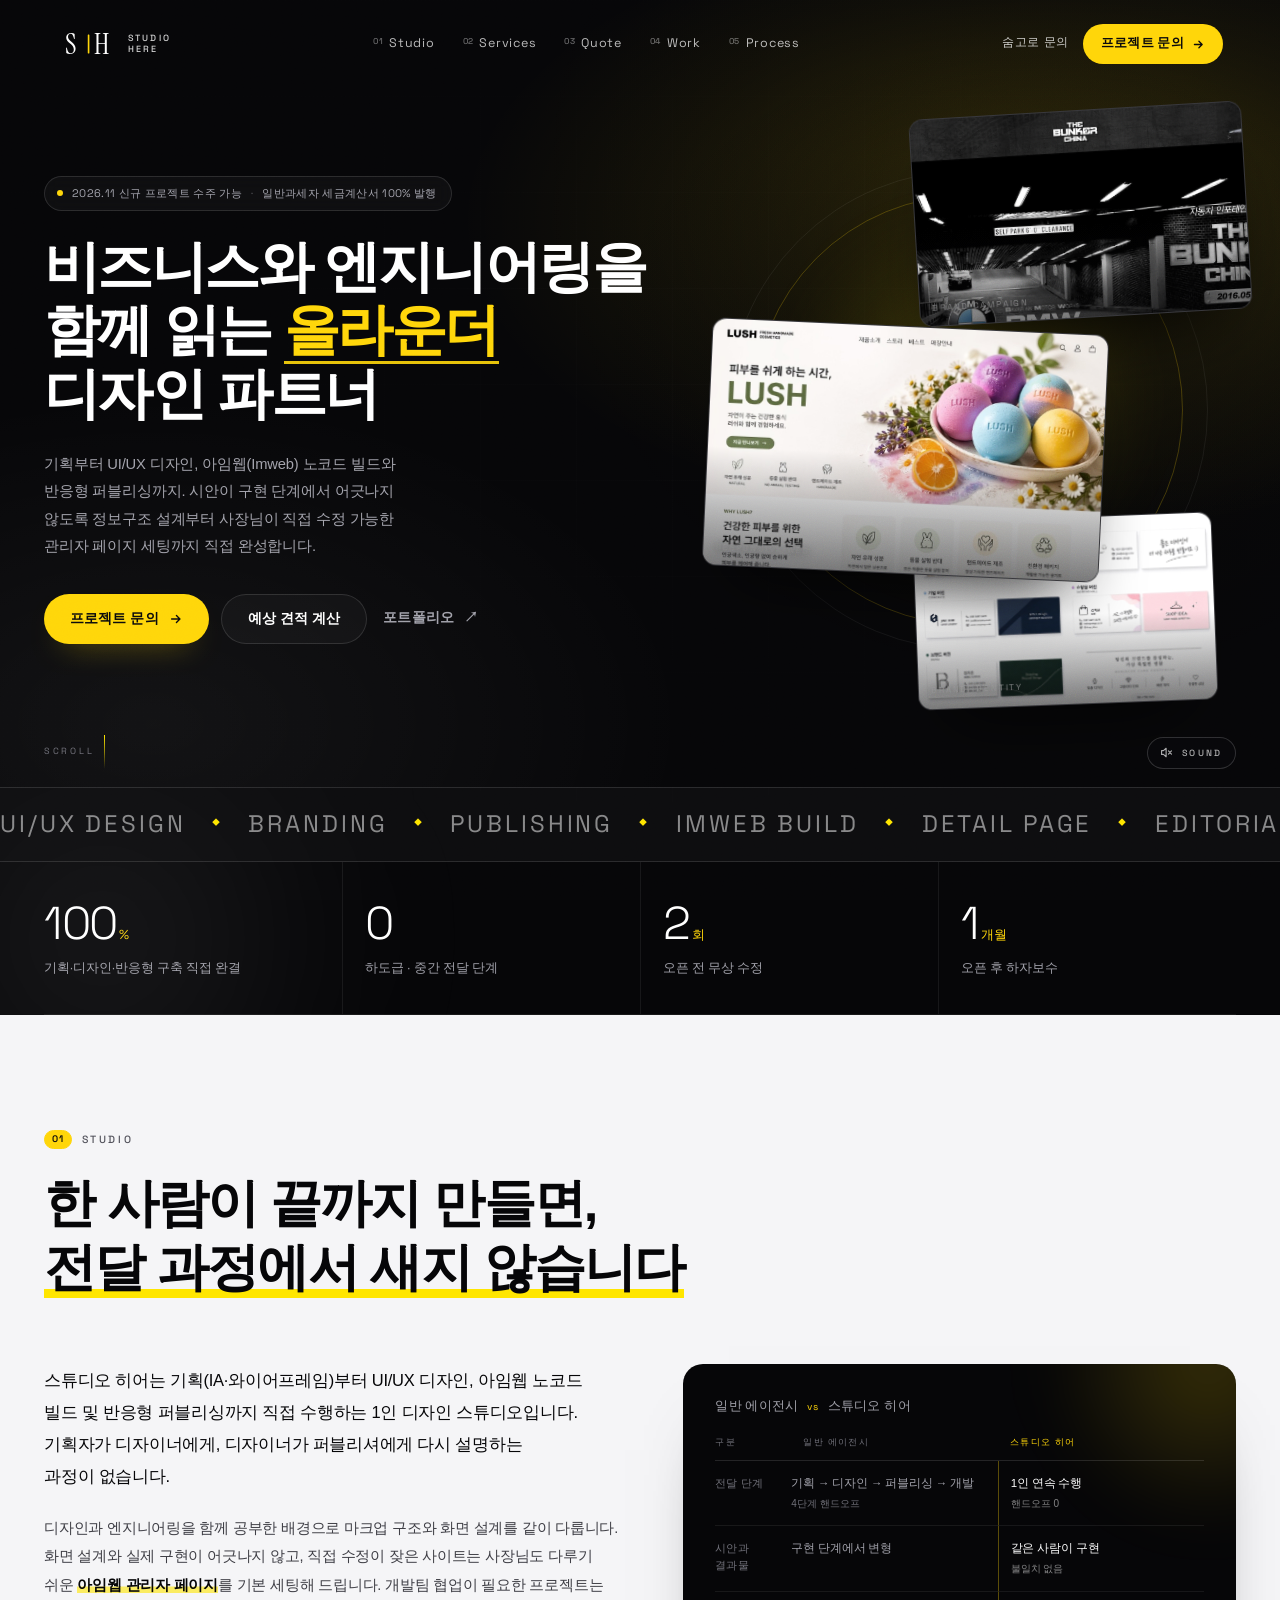
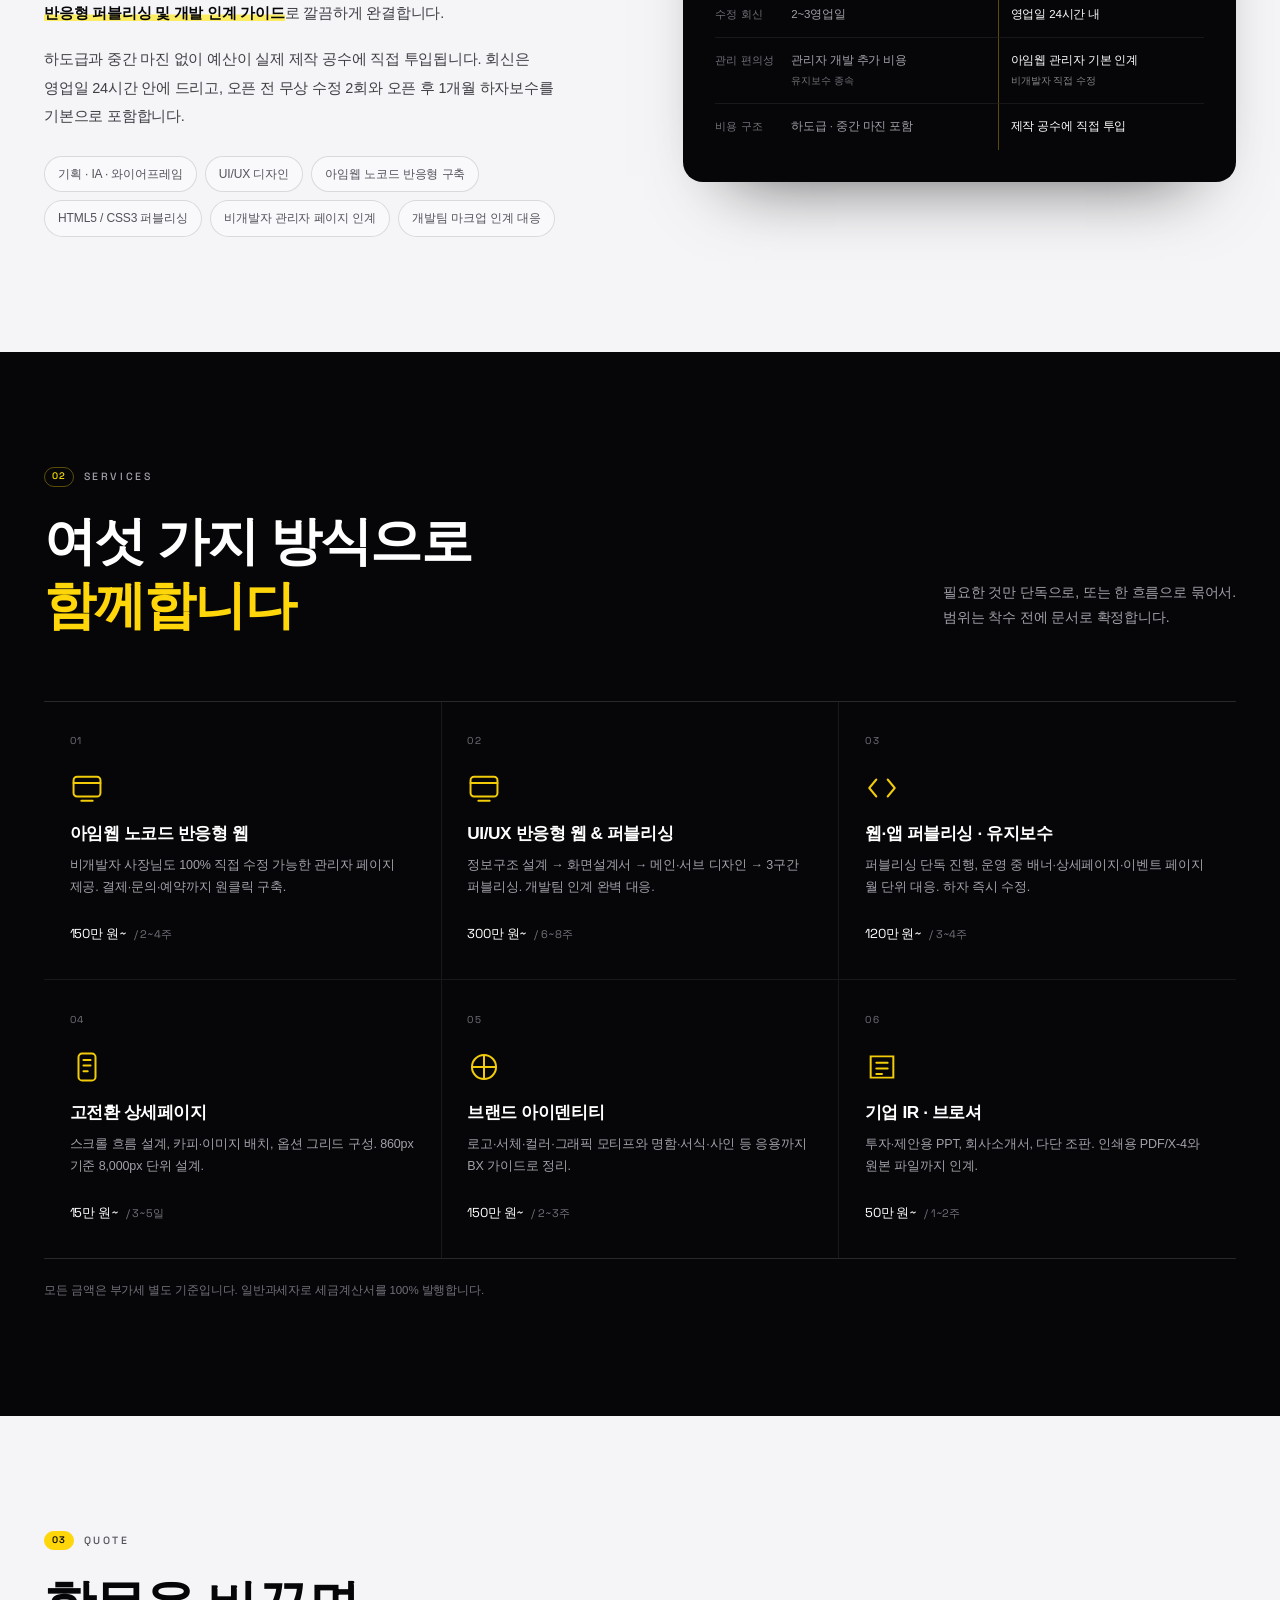
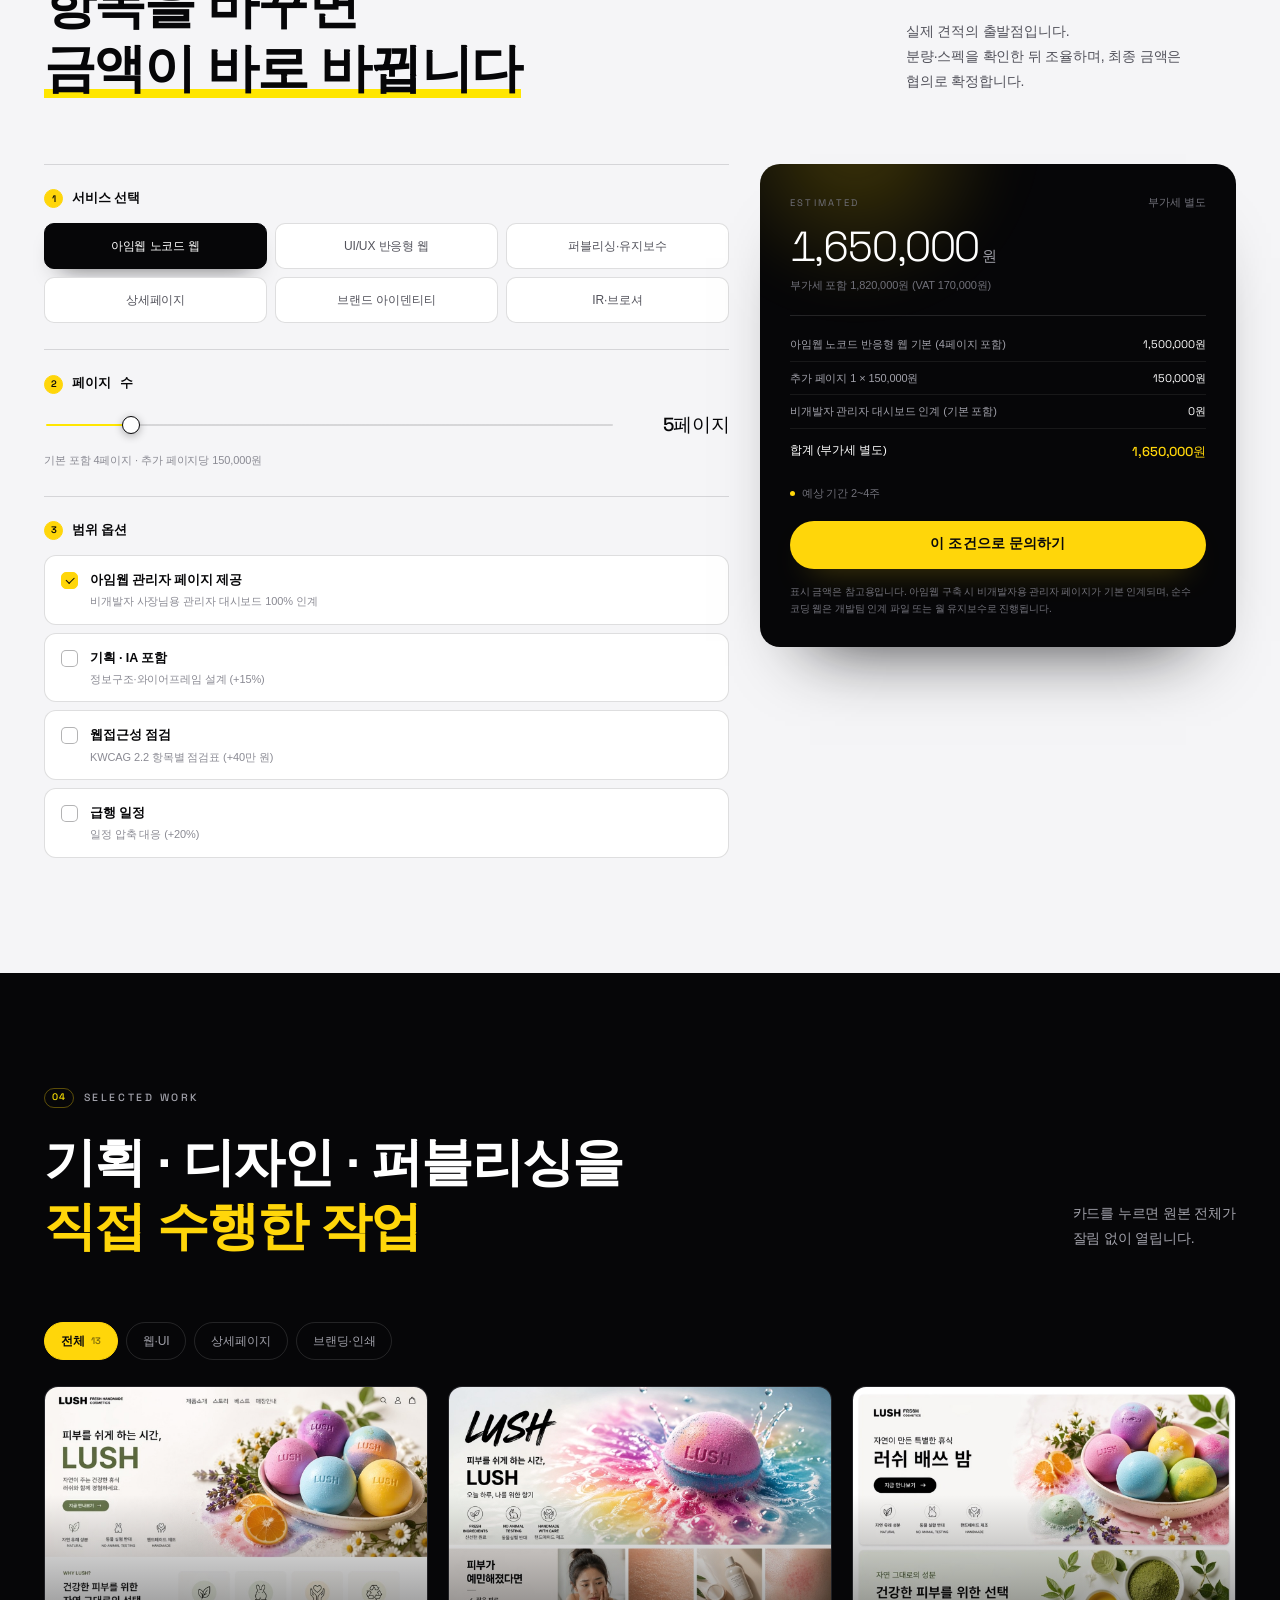
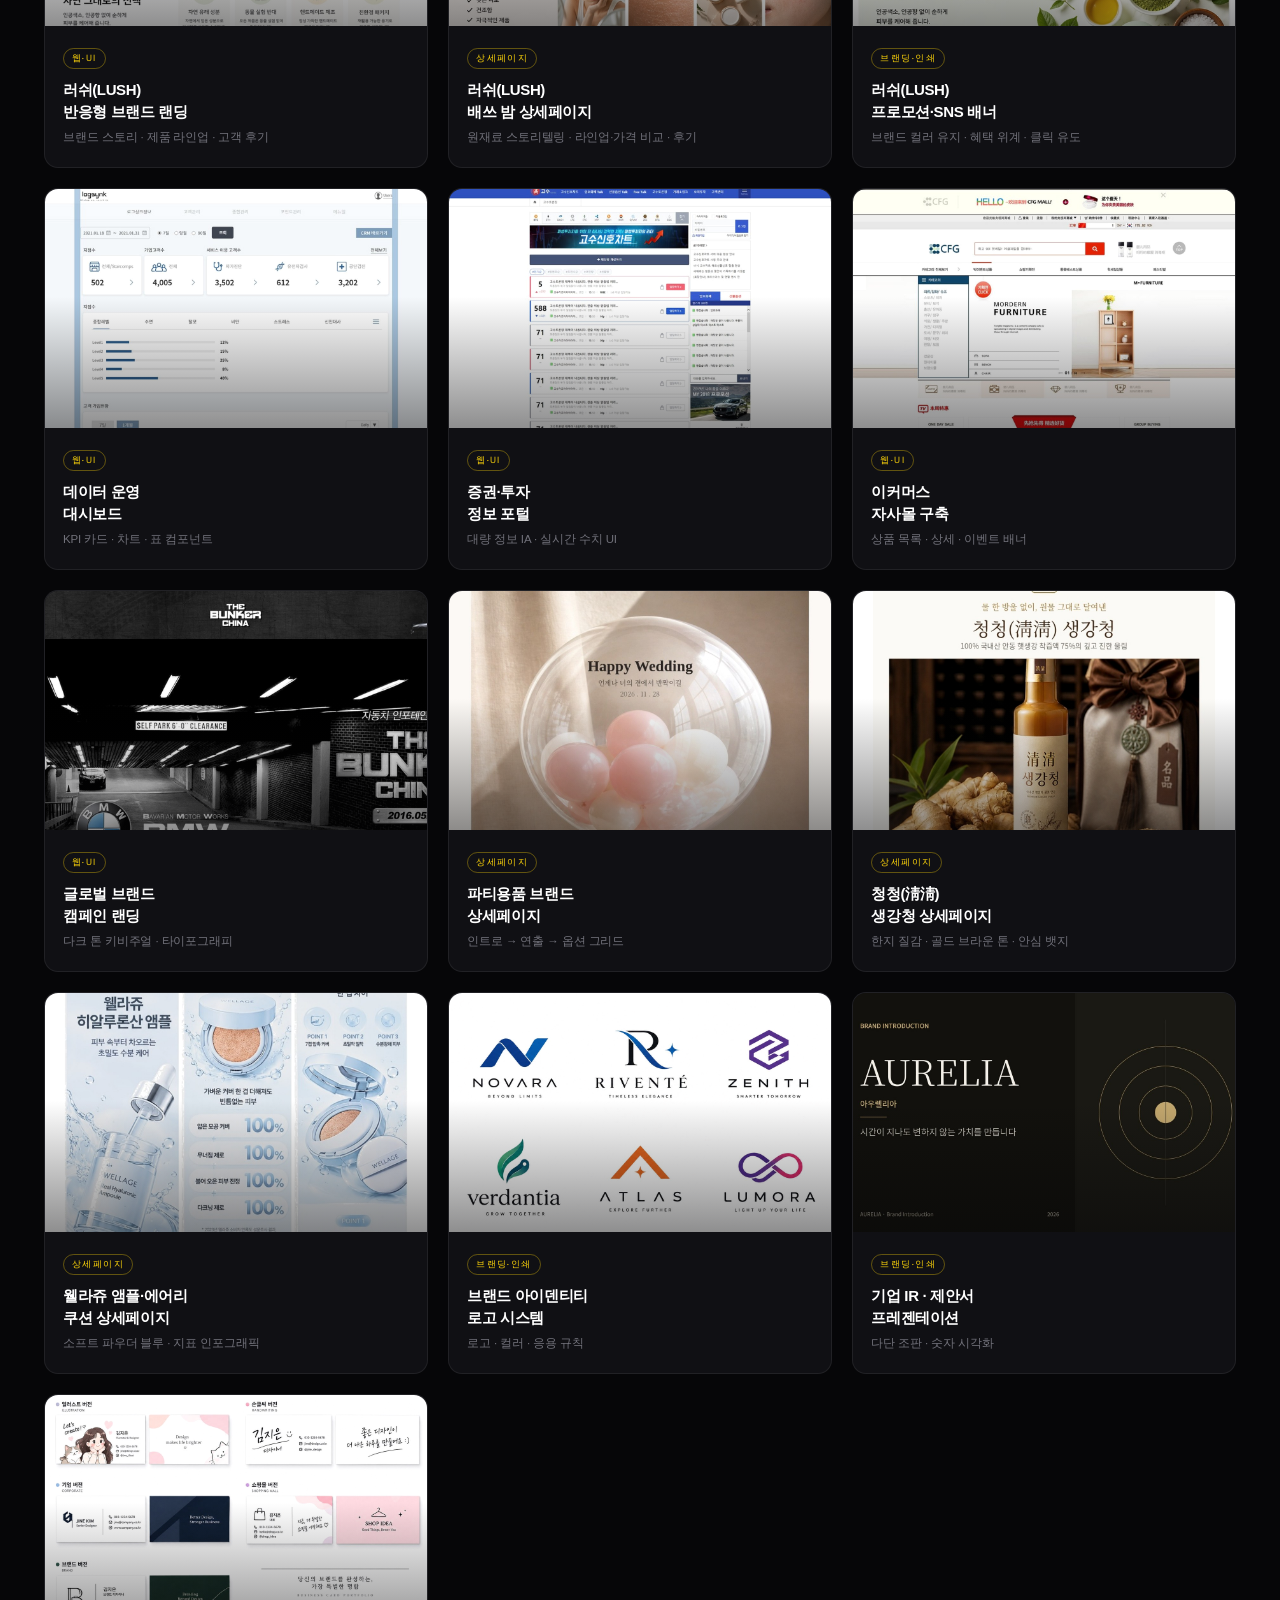
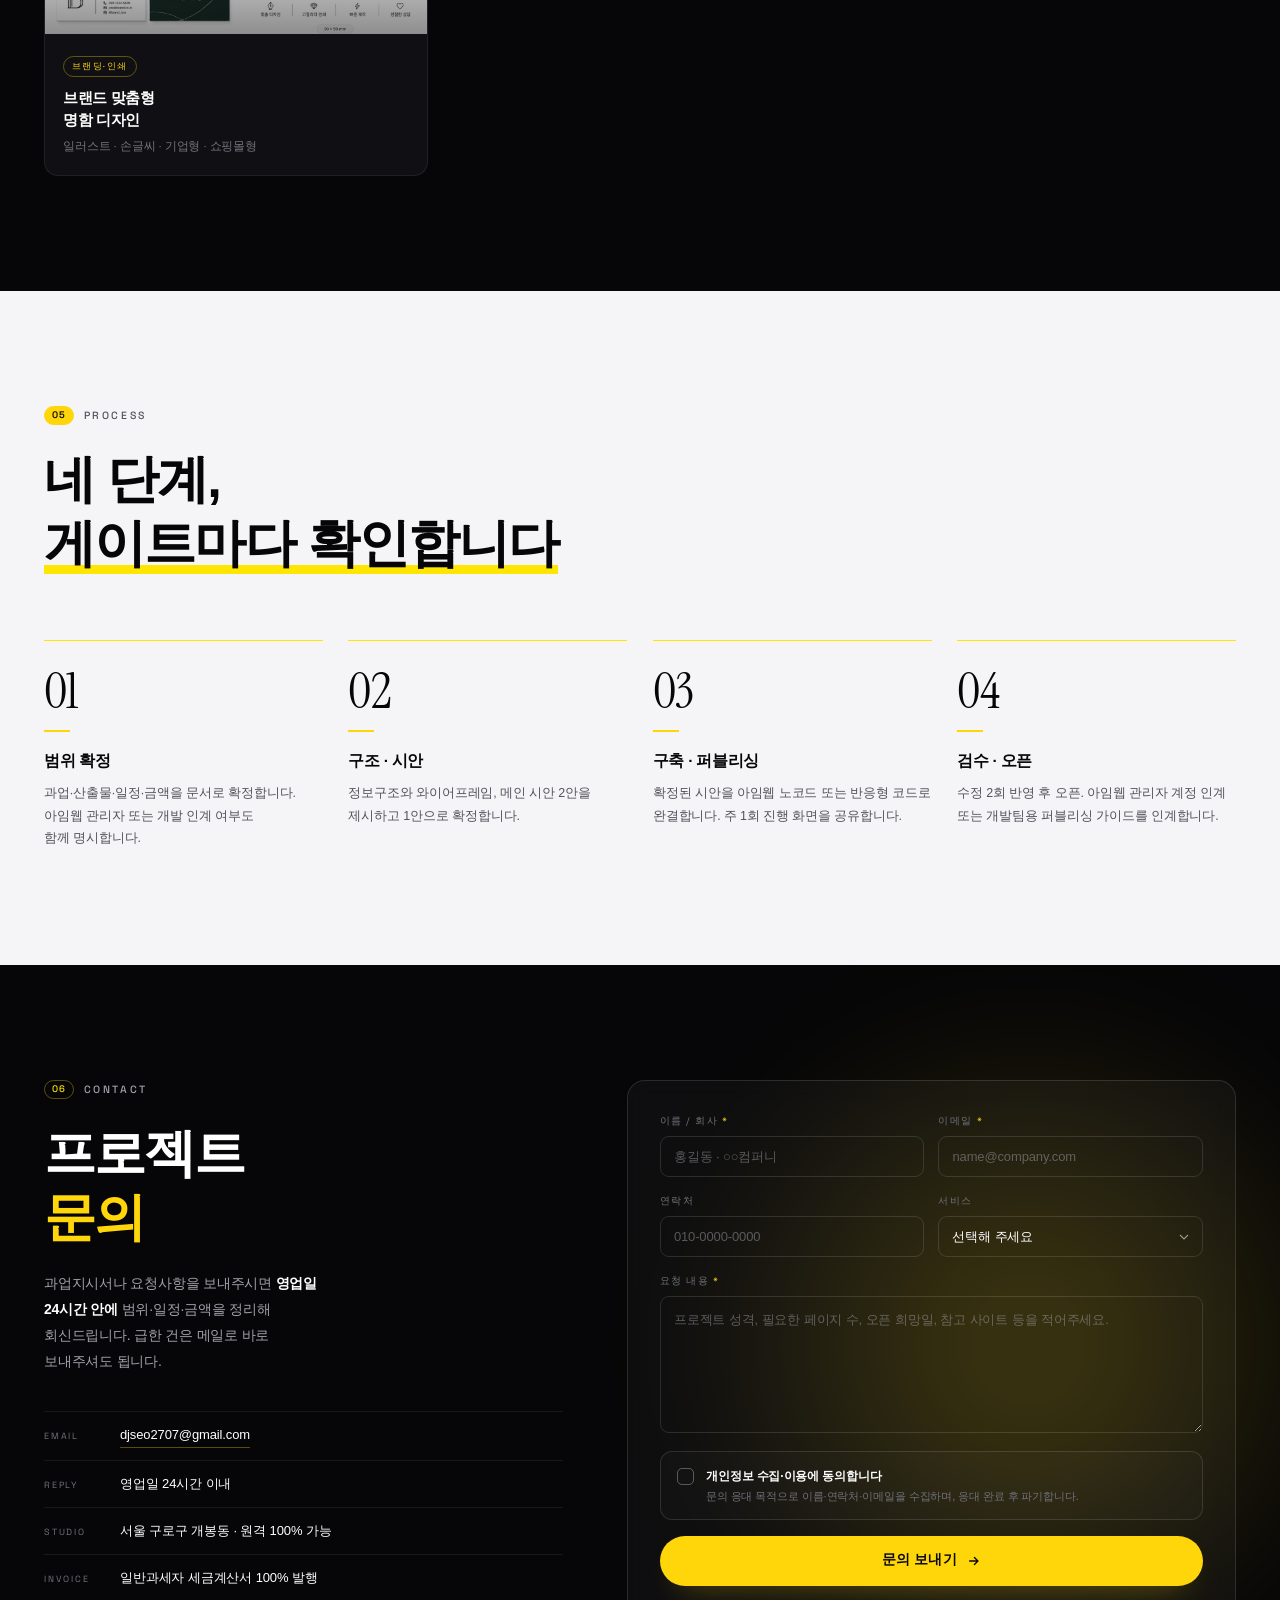
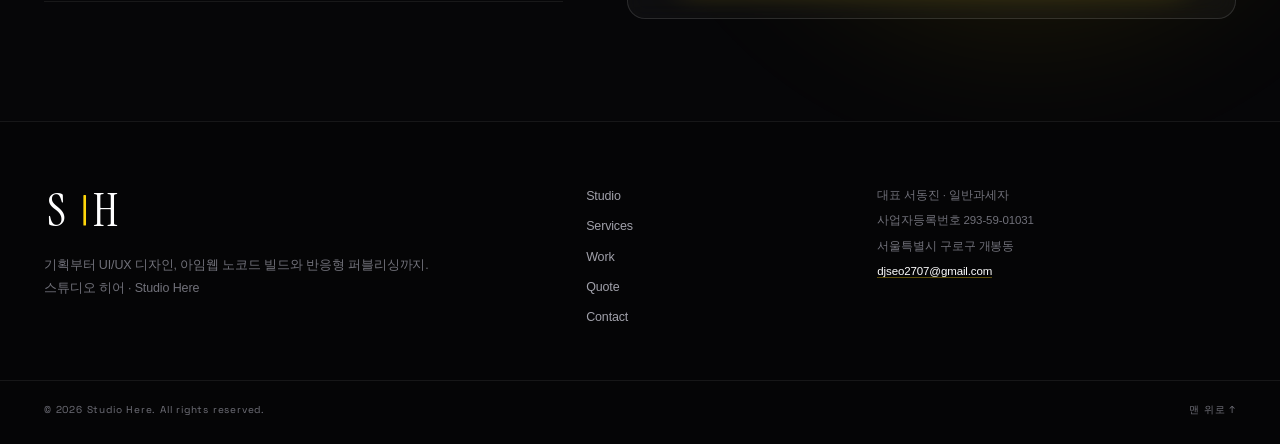
==== commit 4b8e708a: "Hero: swap in audio-included video (mp4 only source) + add minimal dark-glass sound toggle (bottom-r" ====
--- a/index.html
+++ b/index.html
@@ -116,10 +116,10 @@
 
   <div class="wrap hero-wrap">
     <div class="hero-media" aria-hidden="true">
+      <!-- hero-web.mp4 = 소리 포함 최종본(H.264 High@4.0 + AAC). 1순위 소스 → 모든 최신 브라우저에서 오디오 포함본 재생 -->
       <video class="hero-bg-video" id="heroVideo" autoplay muted loop playsinline preload="auto"
              poster="assets/hero-poster.jpg" tabindex="-1" disablepictureinpicture disableremoteplayback>
-        <source src="assets/hero-web.mp4" type='video/mp4; codecs="avc1.640028"'>
-        <source src="assets/hero-web.webm" type='video/webm; codecs="vp9"'>
+        <source src="assets/hero-web.mp4" type="video/mp4">
       </video>
       <span class="hero-veil"></span>
     </div>
@@ -175,6 +175,26 @@
       <span>SCROLL</span>
       <i></i>
     </div>
+
+    <!-- 사운드 토글: 브라우저 정책상 muted 자동재생 → 버튼으로만 소리 켜기 -->
+    <button class="sound-toggle" id="soundToggle" type="button" aria-pressed="false"
+            aria-controls="heroVideo" aria-label="히어로 영상 소리 켜기" title="히어로 영상 소리 켜기">
+      <span class="sound-ico" aria-hidden="true">
+        <svg class="ico-off" viewBox="0 0 20 20" width="15" height="15" fill="none" stroke="currentColor"
+             stroke-width="1.5" stroke-linecap="round" stroke-linejoin="round">
+          <path d="M3.4 7.5h2.5L9.5 4.4v11.2L5.9 12.5H3.4z"/>
+          <path d="M12.6 7.9l4 4.2M16.6 7.9l-4 4.2"/>
+        </svg>
+        <svg class="ico-on" viewBox="0 0 20 20" width="15" height="15" fill="none" stroke="currentColor"
+             stroke-width="1.5" stroke-linecap="round" stroke-linejoin="round">
+          <path d="M3.4 7.5h2.5L9.5 4.4v11.2L5.9 12.5H3.4z"/>
+          <path d="M12.4 7.3a3.9 3.9 0 0 1 0 5.4"/>
+          <path d="M15.1 5.2a7 7 0 0 1 0 9.6"/>
+        </svg>
+      </span>
+      <span class="sound-label">SOUND</span>
+      <span class="sound-bars" aria-hidden="true"><i></i><i></i><i></i></span>
+    </button>
   </div>
 
   <!-- MARQUEE -->
--- a/style.css
+++ b/style.css
@@ -435,6 +435,36 @@
 .scroll-cue i{display:block;width:1px;height:34px;background:linear-gradient(to bottom,var(--accent),transparent);animation:cue 2.2s infinite}
 @keyframes cue{0%,100%{transform:scaleY(.35);transform-origin:top;opacity:.4}50%{transform:scaleY(1);opacity:1}}
 
+/* --- hero sound toggle (dark glass, bottom-right) --- */
+.sound-toggle{
+  position:absolute;right:var(--pad);bottom:18px;z-index:6;
+  display:inline-flex;align-items:center;gap:8px;height:32px;padding:0 13px 0 11px;border-radius:999px;
+  border:1px solid rgba(255,255,255,.16);background:rgba(10,10,13,.56);
+  -webkit-backdrop-filter:blur(10px) saturate(1.15);backdrop-filter:blur(10px) saturate(1.15);
+  box-shadow:0 12px 28px -20px rgba(0,0,0,.95);
+  color:rgba(255,255,255,.66);
+  font-family:var(--sans);font-size:9px;font-weight:500;letter-spacing:.24em;text-transform:uppercase;line-height:1;
+  white-space:nowrap;cursor:pointer;-webkit-tap-highlight-color:transparent;
+  opacity:0;animation:fadeUp .9s var(--ease) 1.05s forwards;
+  transition:color .3s var(--ease),border-color .3s var(--ease),background .3s var(--ease),transform .3s var(--ease),box-shadow .3s var(--ease);
+}
+.sound-toggle:hover{color:#fff;border-color:rgba(255,255,255,.34);transform:translateY(-1px)}
+.sound-toggle:focus-visible{outline:2px solid var(--accent-2);outline-offset:3px}
+.sound-ico{display:inline-flex;align-items:center;justify-content:center;width:15px;height:15px;flex:none}
+.sound-ico svg{display:block}
+.sound-ico .ico-on{display:none}
+.sound-label{display:block;transform:translateY(.5px)}
+.sound-bars{display:none;align-items:flex-end;gap:2px;height:9px;margin-left:-1px}
+.sound-bars i{display:block;width:2px;height:100%;border-radius:1px;background:currentColor;transform-origin:bottom;animation:eq 1.05s var(--ease-soft) infinite}
+.sound-bars i:nth-child(2){height:62%;animation-delay:.16s}
+.sound-bars i:nth-child(3){height:84%;animation-delay:.32s}
+@keyframes eq{0%,100%{transform:scaleY(.34)}50%{transform:scaleY(1)}}
+.sound-toggle.is-on{color:var(--accent-2);border-color:rgba(255,214,10,.5);background:rgba(255,214,10,.1);box-shadow:0 12px 30px -18px rgba(255,214,10,.5)}
+.sound-toggle.is-on:hover{color:var(--accent);border-color:rgba(255,230,0,.72);background:rgba(255,214,10,.17)}
+.sound-toggle.is-on .ico-off{display:none}
+.sound-toggle.is-on .ico-on{display:block}
+.sound-toggle.is-on .sound-bars{display:inline-flex}
+
 /* marquee */
 .marquee{
   position:relative;overflow:hidden;border-top:1px solid var(--line-d);border-bottom:1px solid var(--line-d);
@@ -884,15 +914,17 @@
 
   .hero{padding-top:calc(var(--nav-h) + 26px)}
   .hero-media{top:calc(-1 * (var(--nav-h) + 26px));bottom:-8px}
-  .hero-media.is-ready .hero-bg-video{opacity:.52}
+  .hero-media.is-ready .hero-bg-video{opacity:.44}
   .hero-veil{
     background:
+      radial-gradient(88% 52% at 8% 20%,rgba(6,6,8,.66),rgba(6,6,8,0) 78%),
       radial-gradient(70% 40% at 60% 74%,rgba(6,6,8,.5),rgba(6,6,8,0) 78%),
       radial-gradient(90% 46% at 68% 10%,rgba(255,214,10,.12),transparent 70%),
       linear-gradient(180deg,rgba(6,6,8,.95) 0%,rgba(6,6,8,.77) 24%,rgba(6,6,8,.80) 58%,rgba(6,6,8,.95) 87%,var(--ink) 100%),
       linear-gradient(90deg,rgba(6,6,8,.88),rgba(6,6,8,.6));
   }
-  .hero-wrap{grid-template-columns:1fr;min-height:0;gap:30px;padding-bottom:34px}
+  .hero-wrap{grid-template-columns:1fr;min-height:0;gap:30px;padding-bottom:58px}
+  .sound-toggle{bottom:14px;height:31px}
   .hero-title{font-size:clamp(34px,8.2vw,54px);margin:20px 0 18px}
   .hero-sub{font-size:13.5px;max-width:none}
   .hero-actions{gap:10px;margin-top:26px}
@@ -990,6 +1022,7 @@
   .cursor{display:none}
   .hero-bg-video{display:none}
   .hero-media{background:url(assets/hero-poster.jpg) center/cover no-repeat}
+  .sound-toggle{display:none}
 }
 
 /* =========================================================================
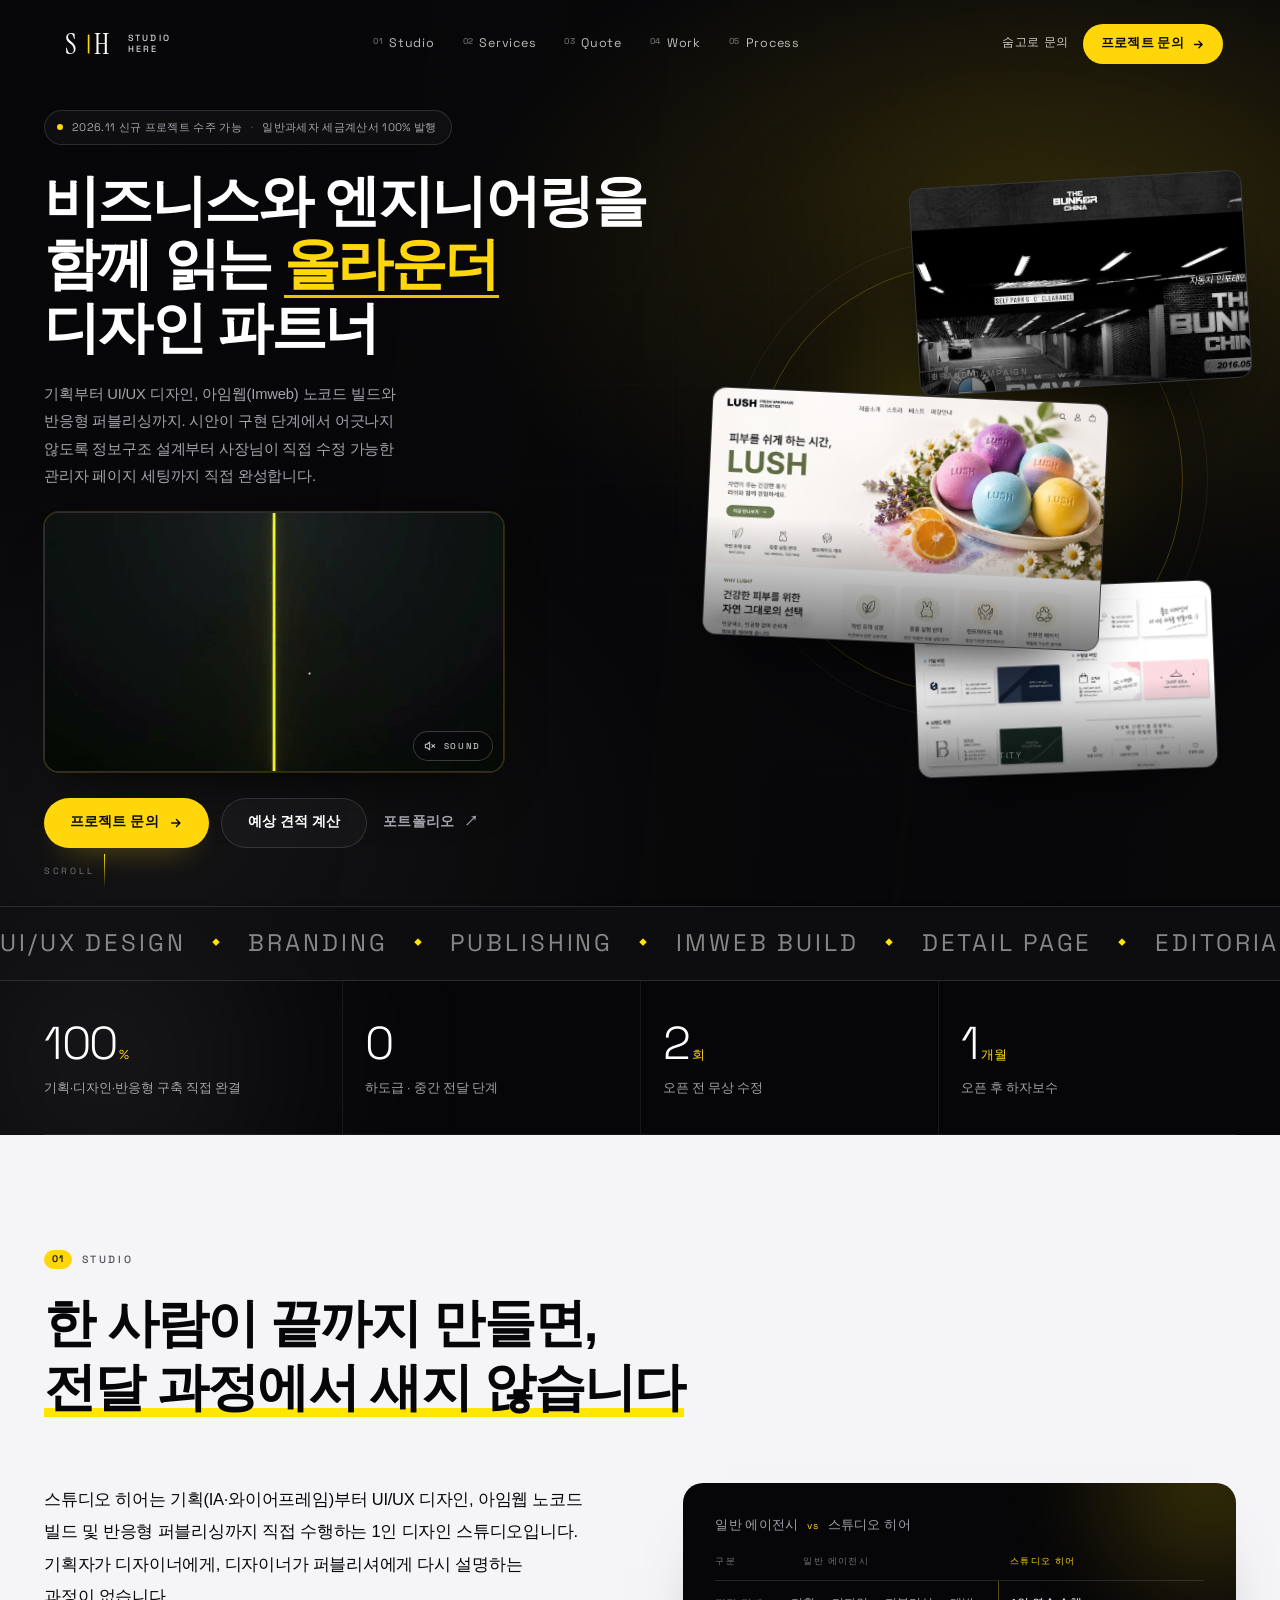
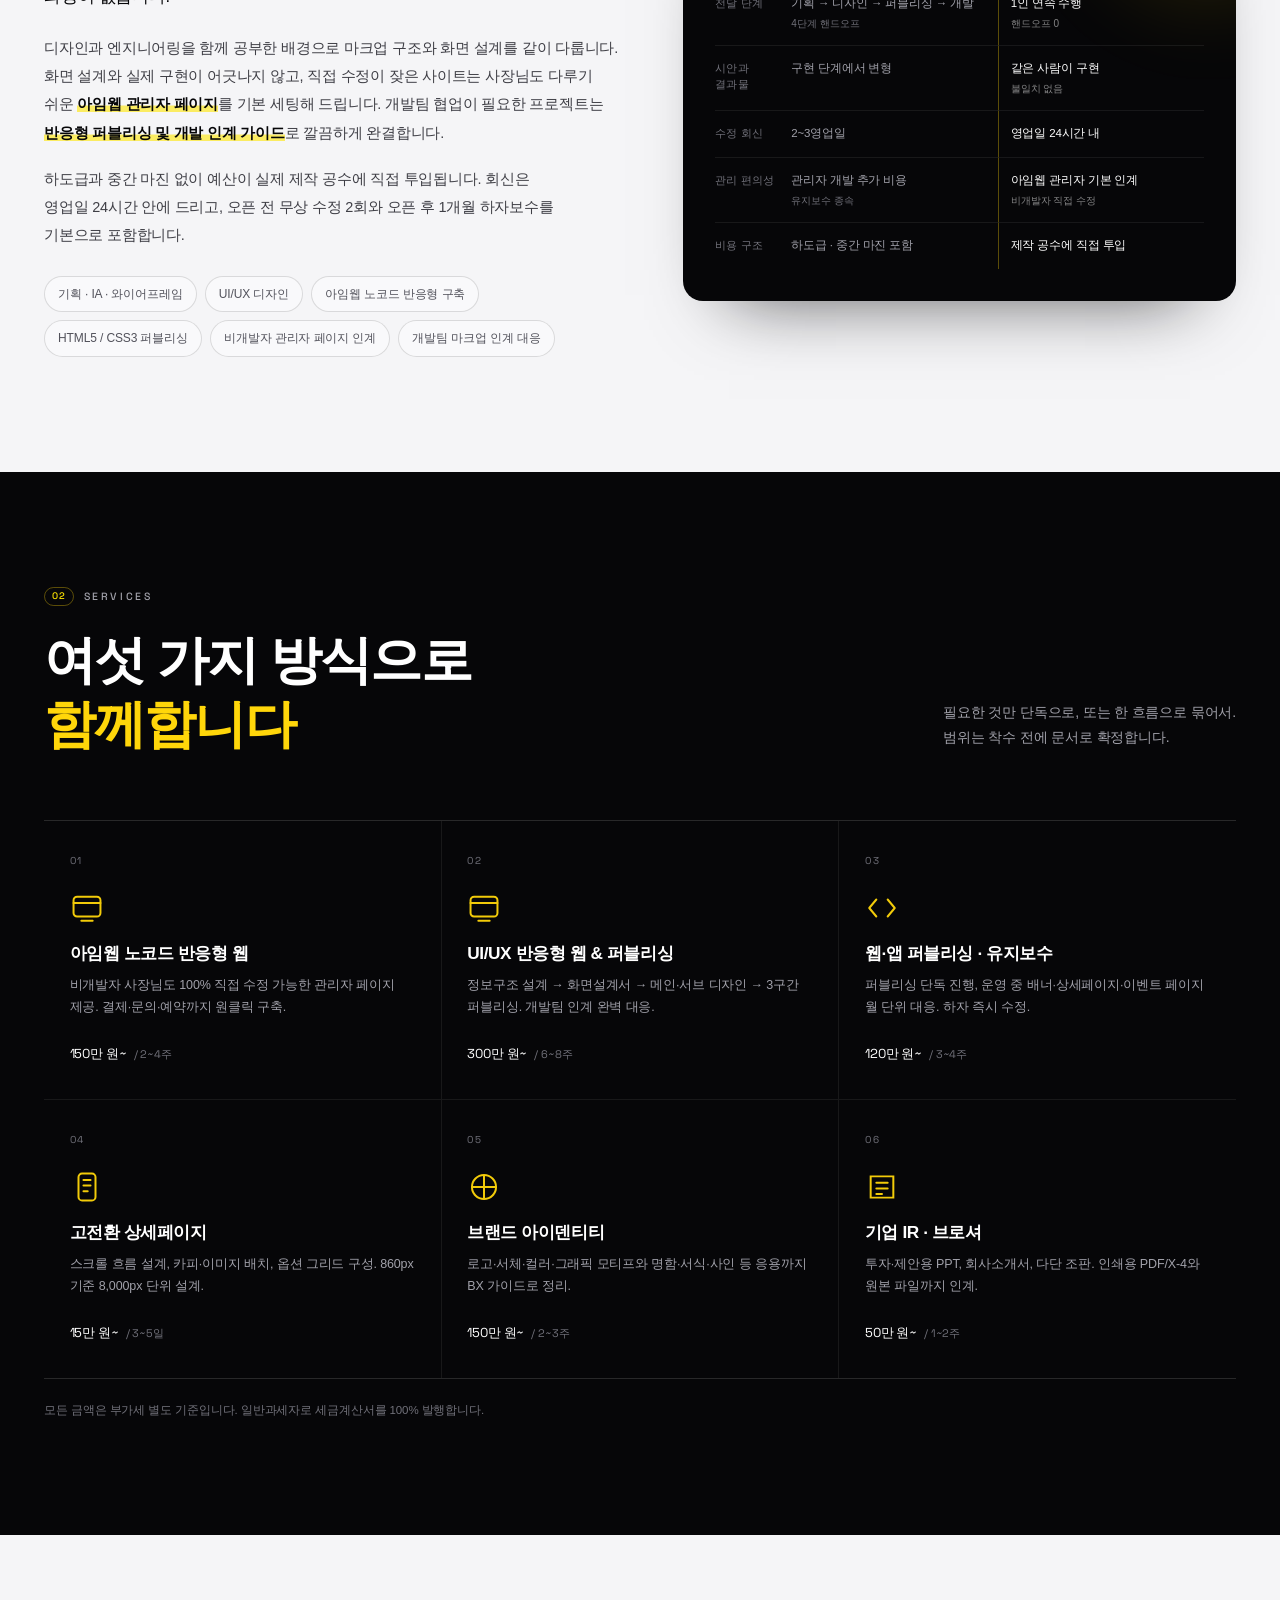
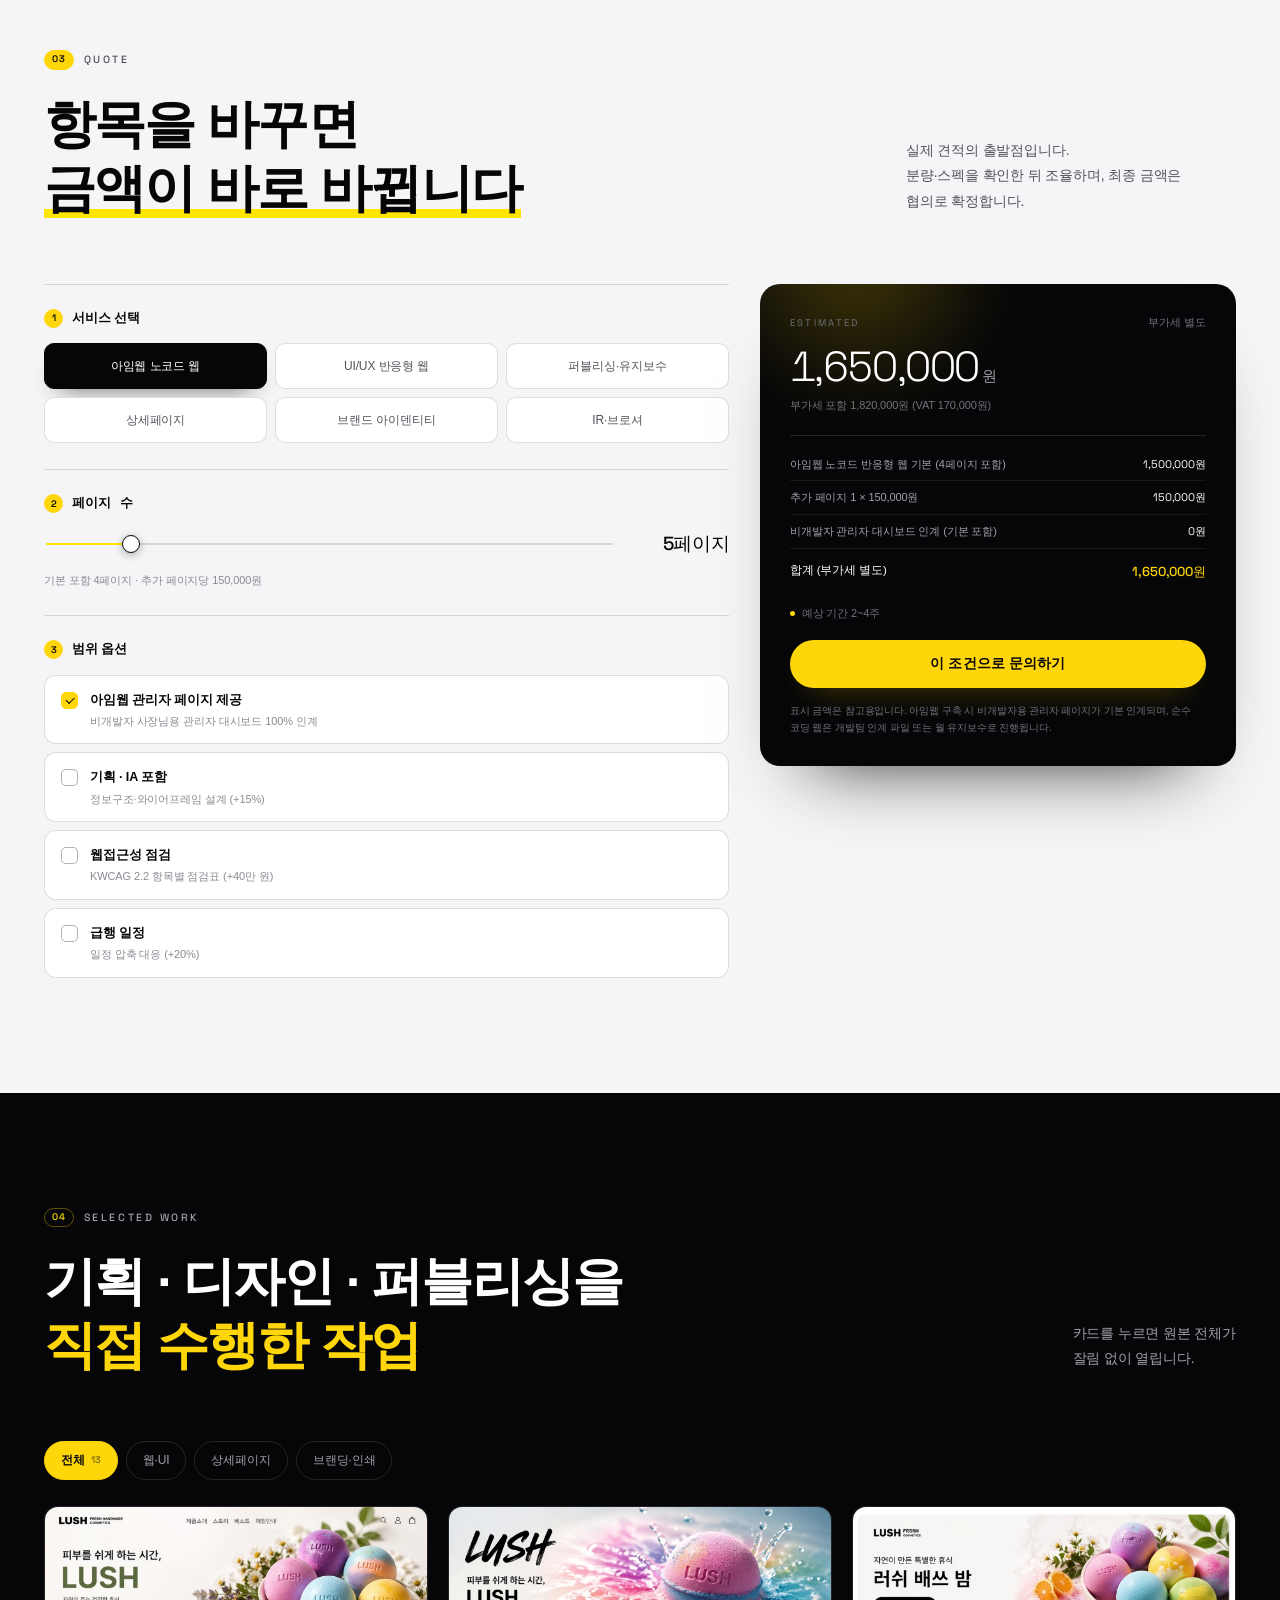
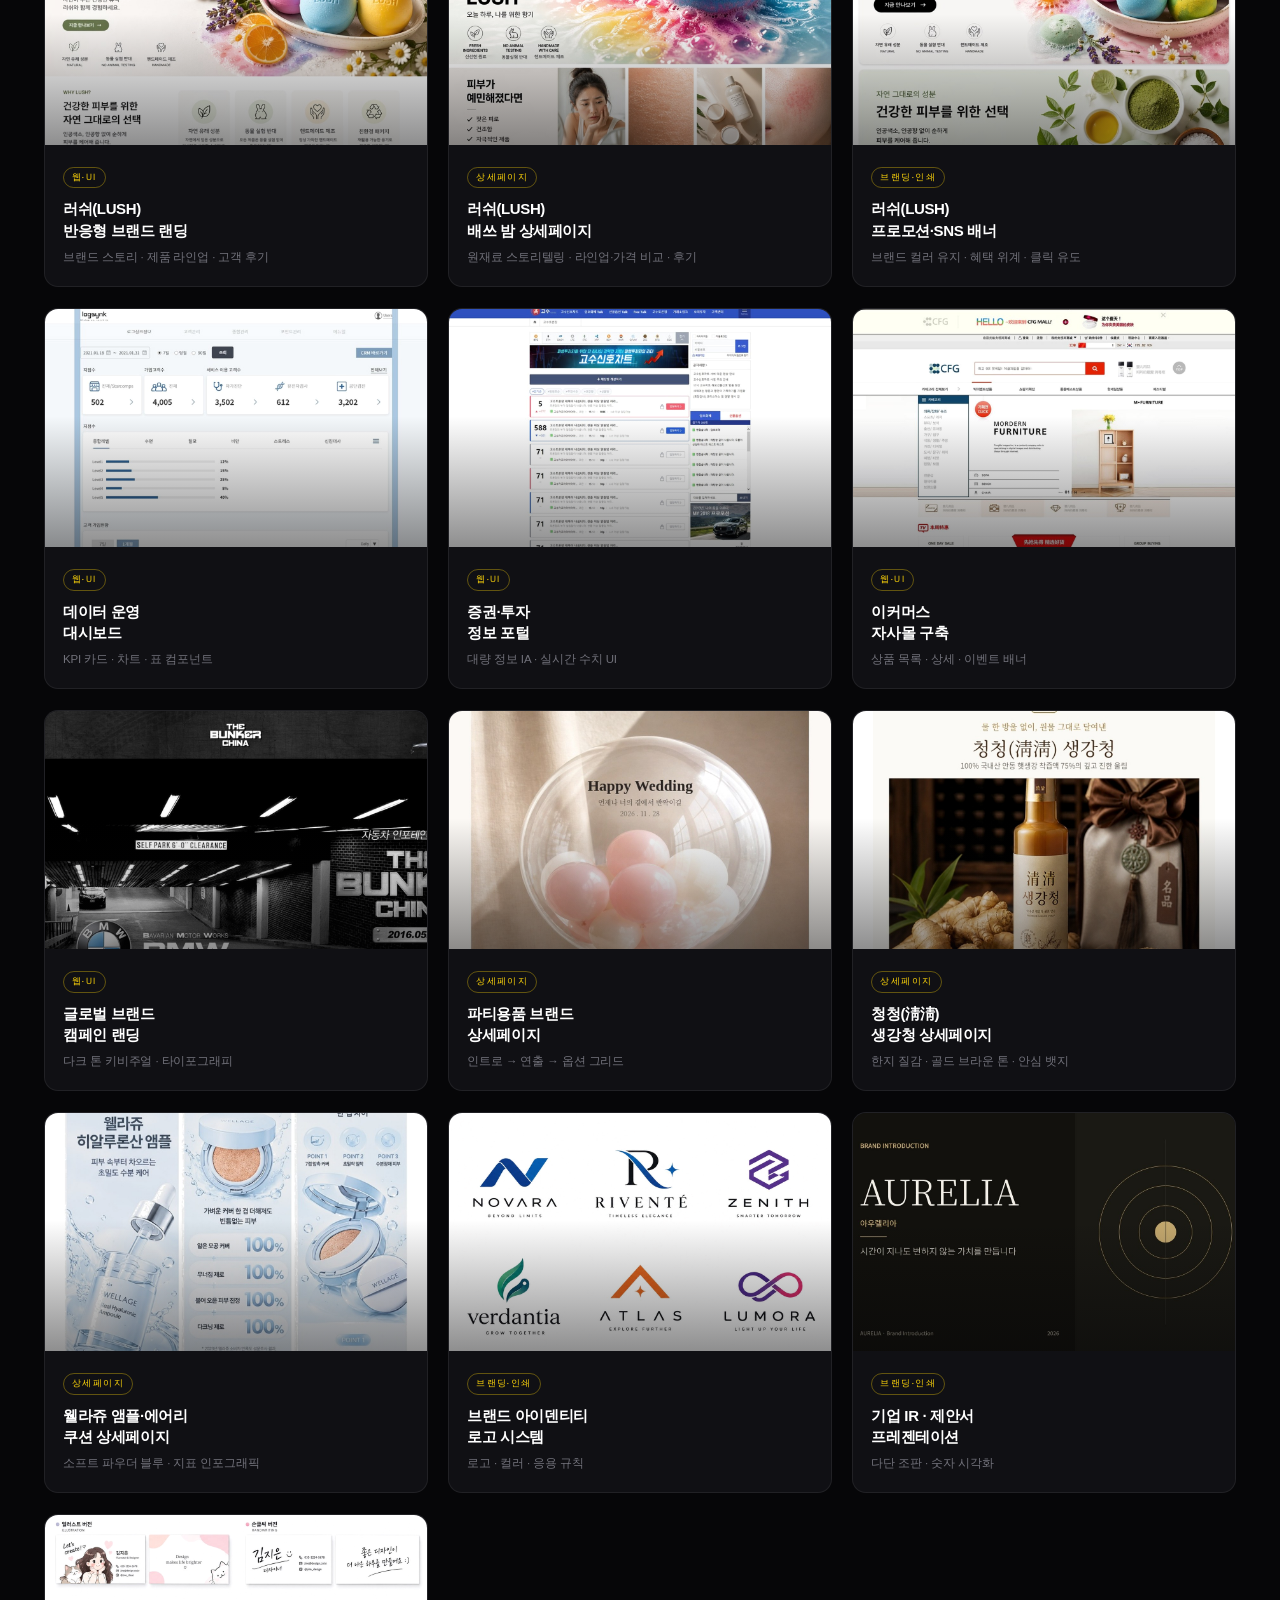
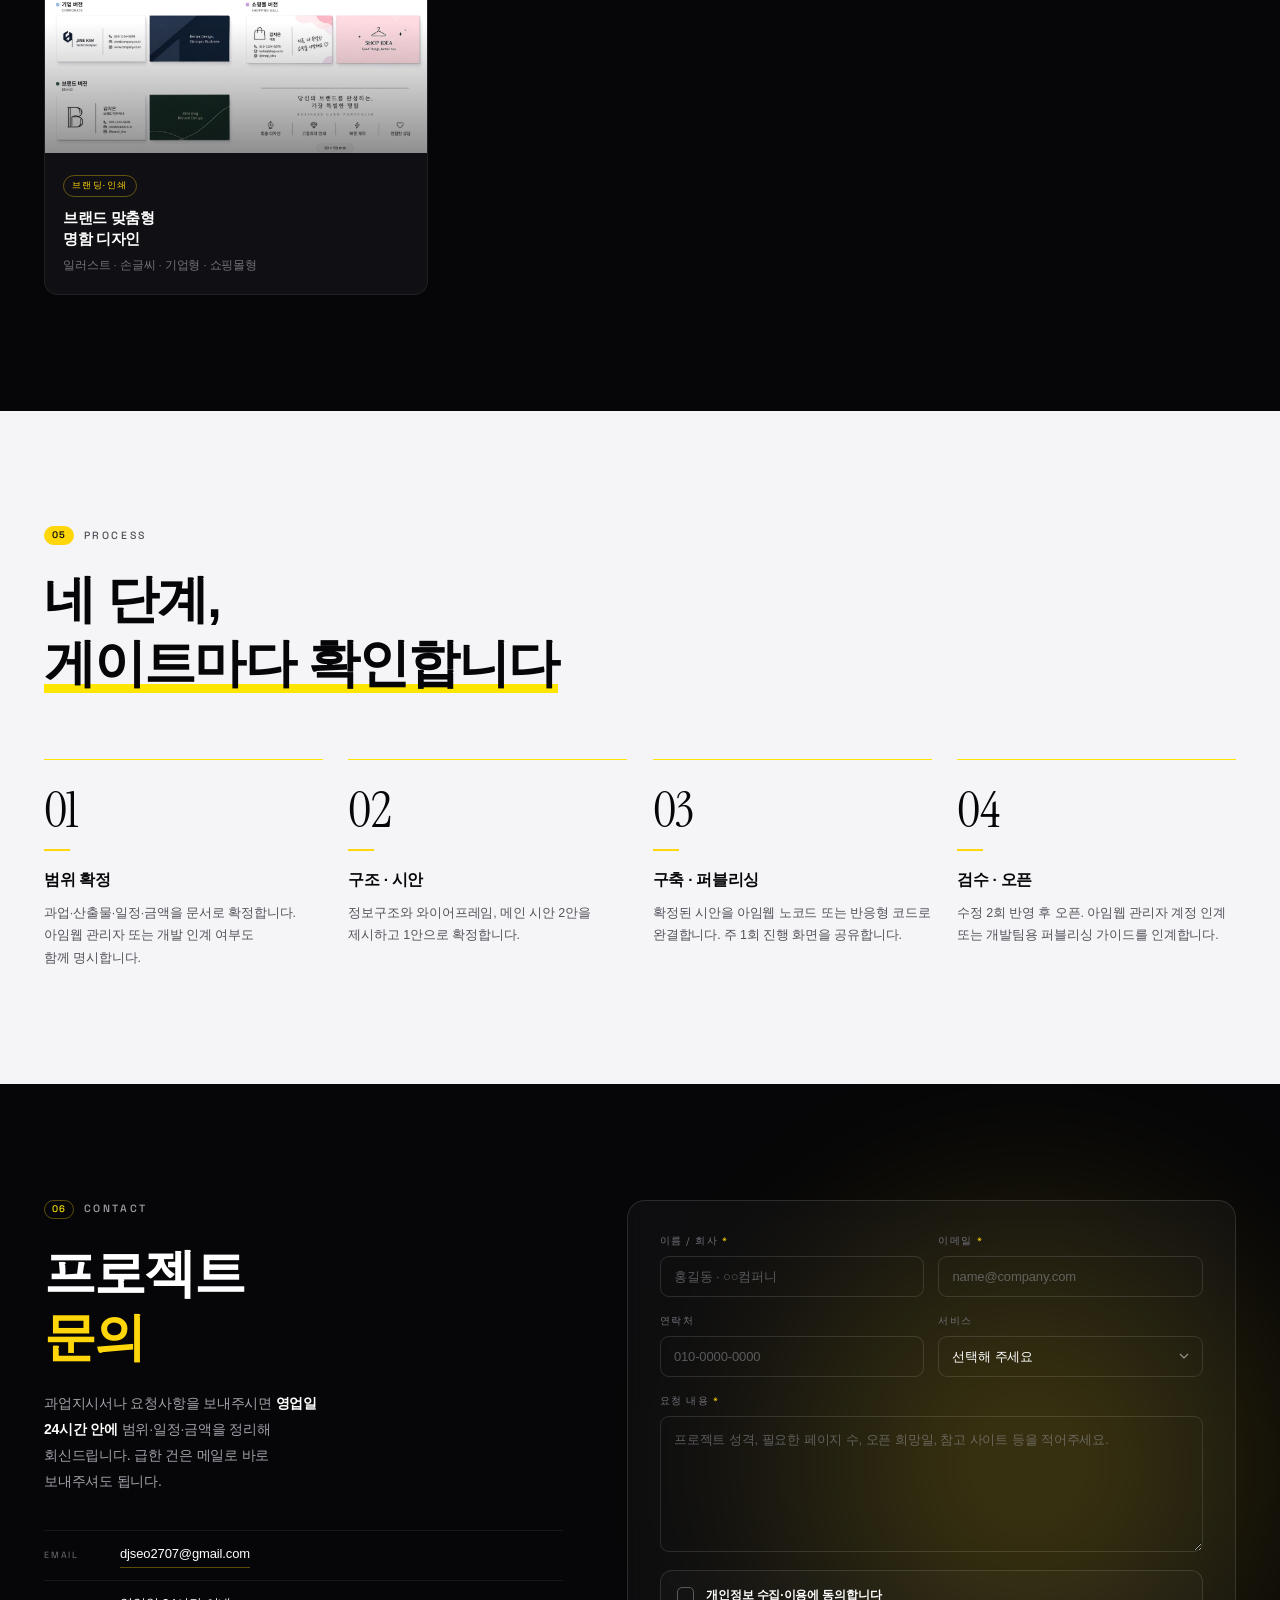
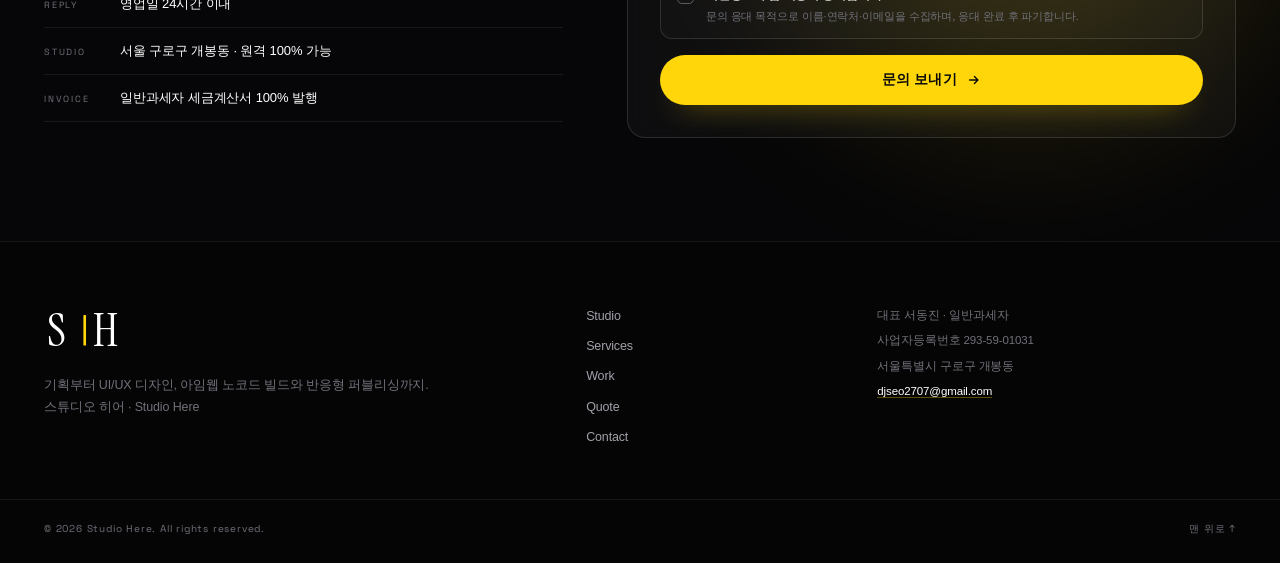
==== commit 7fbc1f24: "Hero v2.1: silent background video + crisp 16:9 showreel card with in-card sound toggle" ====
--- a/index.html
+++ b/index.html
@@ -116,7 +116,8 @@
 
   <div class="wrap hero-wrap">
     <div class="hero-media" aria-hidden="true">
-      <!-- hero-web.mp4 = 소리 포함 최종본(H.264 High@4.0 + AAC). 1순위 소스 → 모든 최신 브라우저에서 오디오 포함본 재생 -->
+      <!-- hero-web.mp4 = 소리 포함 최종본(H.264 High@4.0 + AAC)
+           배경 영상: 항상 무음 고정(muted) — 소리는 쇼릴 카드에서만 켤 수 있음 -->
       <video class="hero-bg-video" id="heroVideo" autoplay muted loop playsinline preload="auto"
              poster="assets/hero-poster.jpg" tabindex="-1" disablepictureinpicture disableremoteplayback>
         <source src="assets/hero-web.mp4" type="video/mp4">
@@ -143,6 +144,33 @@
         시안이 구현 단계에서 어긋나지 않도록 정보구조 설계부터 사장님이 직접 수정 가능한
         관리자 페이지 세팅까지 직접 완성합니다.
       </p>
+
+      <!-- 쇼릴 카드: 16:9 원본 화질(배경 누르기 없음) + 카드 안 우측 하단 사운드 토글 -->
+      <figure class="hero-showreel" data-hero="4">
+        <video class="hero-showreel-video" id="showreelVideo" autoplay muted loop playsinline
+               preload="metadata" poster="assets/hero-poster.jpg"
+               disablepictureinpicture disableremoteplayback>
+          <source src="assets/hero-web.mp4" type="video/mp4">
+        </video>
+        <button class="sound-toggle" id="soundToggle" type="button" aria-pressed="false"
+                aria-controls="showreelVideo" aria-label="쇼릴 영상 소리 켜기" title="쇼릴 영상 소리 켜기">
+          <span class="sound-ico" aria-hidden="true">
+            <svg class="ico-off" viewBox="0 0 20 20" width="14" height="14" fill="none" stroke="currentColor"
+                 stroke-width="1.5" stroke-linecap="round" stroke-linejoin="round">
+              <path d="M3.4 7.5h2.5L9.5 4.4v11.2L5.9 12.5H3.4z"/>
+              <path d="M12.6 7.9l4 4.2M16.6 7.9l-4 4.2"/>
+            </svg>
+            <svg class="ico-on" viewBox="0 0 20 20" width="14" height="14" fill="none" stroke="currentColor"
+                 stroke-width="1.5" stroke-linecap="round" stroke-linejoin="round">
+              <path d="M3.4 7.5h2.5L9.5 4.4v11.2L5.9 12.5H3.4z"/>
+              <path d="M12.4 7.3a3.9 3.9 0 0 1 0 5.4"/>
+              <path d="M15.1 5.2a7 7 0 0 1 0 9.6"/>
+            </svg>
+          </span>
+          <span class="sound-label">SOUND</span>
+          <span class="sound-bars" aria-hidden="true"><i></i><i></i><i></i></span>
+        </button>
+      </figure>
 
       <div class="hero-actions" data-hero="4">
         <a class="btn btn-primary" href="#contact">
@@ -175,26 +203,6 @@
       <span>SCROLL</span>
       <i></i>
     </div>
-
-    <!-- 사운드 토글: 브라우저 정책상 muted 자동재생 → 버튼으로만 소리 켜기 -->
-    <button class="sound-toggle" id="soundToggle" type="button" aria-pressed="false"
-            aria-controls="heroVideo" aria-label="히어로 영상 소리 켜기" title="히어로 영상 소리 켜기">
-      <span class="sound-ico" aria-hidden="true">
-        <svg class="ico-off" viewBox="0 0 20 20" width="15" height="15" fill="none" stroke="currentColor"
-             stroke-width="1.5" stroke-linecap="round" stroke-linejoin="round">
-          <path d="M3.4 7.5h2.5L9.5 4.4v11.2L5.9 12.5H3.4z"/>
-          <path d="M12.6 7.9l4 4.2M16.6 7.9l-4 4.2"/>
-        </svg>
-        <svg class="ico-on" viewBox="0 0 20 20" width="15" height="15" fill="none" stroke="currentColor"
-             stroke-width="1.5" stroke-linecap="round" stroke-linejoin="round">
-          <path d="M3.4 7.5h2.5L9.5 4.4v11.2L5.9 12.5H3.4z"/>
-          <path d="M12.4 7.3a3.9 3.9 0 0 1 0 5.4"/>
-          <path d="M15.1 5.2a7 7 0 0 1 0 9.6"/>
-        </svg>
-      </span>
-      <span class="sound-label">SOUND</span>
-      <span class="sound-bars" aria-hidden="true"><i></i><i></i><i></i></span>
-    </button>
   </div>
 
   <!-- MARQUEE -->
--- a/style.css
+++ b/style.css
@@ -345,7 +345,7 @@
 }
 .hero-wrap{
   position:relative;display:grid;grid-template-columns:1.06fr .94fr;gap:clamp(20px,4vw,50px);
-  align-items:center;min-height:min(72vh,660px);padding-bottom:clamp(40px,6vw,80px);
+  align-items:center;min-height:min(72vh,660px);padding-bottom:clamp(34px,4.6vw,64px);
 }
 .hero-copy{position:relative;z-index:2;max-width:640px}
 
@@ -363,7 +363,7 @@
 @keyframes fadeUp{from{opacity:0;transform:translateY(14px)}to{opacity:1;transform:none}}
 
 .hero-title{
-  margin:26px 0 24px;
+  margin:26px 0 20px;
   font-family:var(--kr);font-weight:600;
   font-size:clamp(36px,4.35vw,66px);line-height:1.1;letter-spacing:-.045em;
 }
@@ -389,7 +389,7 @@
   max-width:47ch;font-size:clamp(13.5px,1.15vw,15.5px);line-height:1.85;color:var(--muted-d);
   opacity:0;animation:fadeUp 1s var(--ease) .55s forwards;
 }
-.hero-actions{display:flex;align-items:center;gap:12px;flex-wrap:wrap;margin-top:34px;opacity:0;animation:fadeUp 1s var(--ease) .7s forwards}
+.hero-actions{display:flex;align-items:center;gap:12px;flex-wrap:wrap;margin-top:26px;opacity:0;animation:fadeUp 1s var(--ease) .7s forwards}
 
 /* stage */
 .hero-stage{position:relative;height:min(600px,58vw);z-index:1}
@@ -435,22 +435,34 @@
 .scroll-cue i{display:block;width:1px;height:34px;background:linear-gradient(to bottom,var(--accent),transparent);animation:cue 2.2s infinite}
 @keyframes cue{0%,100%{transform:scaleY(.35);transform-origin:top;opacity:.4}50%{transform:scaleY(1);opacity:1}}
 
-/* --- hero sound toggle (dark glass, bottom-right) --- */
+/* --- hero showreel card (16:9, 원본 화질) --- */
+.hero-showreel{
+  position:relative;display:block;width:100%;max-width:min(460px,52vh);margin:22px 0 0;
+  border-radius:15px;overflow:hidden;background:#0A0A0C;
+  border:1px solid rgba(255,255,255,.14);
+  box-shadow:0 0 0 1px rgba(255,214,10,.16),0 30px 64px -34px rgba(0,0,0,.95),0 10px 26px -20px rgba(0,0,0,.9);
+  opacity:0;animation:fadeUp .9s var(--ease) .62s forwards;
+  transition:border-color .45s var(--ease),box-shadow .45s var(--ease);
+}
+.hero-showreel:hover{border-color:rgba(255,214,10,.32);box-shadow:0 0 0 1px rgba(255,214,10,.26),0 34px 70px -34px rgba(0,0,0,.95),0 10px 26px -20px rgba(0,0,0,.9)}
+.hero-showreel-video{display:block;width:100%;height:auto;aspect-ratio:16/9;object-fit:cover;background:var(--ink)}
+
+/* --- sound toggle (쇼릴 카드 안 우측 하단, 다크 글래스) --- */
 .sound-toggle{
-  position:absolute;right:var(--pad);bottom:18px;z-index:6;
-  display:inline-flex;align-items:center;gap:8px;height:32px;padding:0 13px 0 11px;border-radius:999px;
-  border:1px solid rgba(255,255,255,.16);background:rgba(10,10,13,.56);
+  position:absolute;right:10px;bottom:10px;z-index:3;
+  display:inline-flex;align-items:center;gap:7px;height:30px;padding:0 11px 0 9px;border-radius:999px;
+  border:1px solid rgba(255,255,255,.2);background:rgba(8,8,10,.62);
   -webkit-backdrop-filter:blur(10px) saturate(1.15);backdrop-filter:blur(10px) saturate(1.15);
-  box-shadow:0 12px 28px -20px rgba(0,0,0,.95);
-  color:rgba(255,255,255,.66);
-  font-family:var(--sans);font-size:9px;font-weight:500;letter-spacing:.24em;text-transform:uppercase;line-height:1;
+  box-shadow:0 10px 24px -16px rgba(0,0,0,.95);
+  color:rgba(255,255,255,.74);
+  font-family:var(--sans);font-size:8.5px;font-weight:500;letter-spacing:.2em;text-transform:uppercase;line-height:1;
   white-space:nowrap;cursor:pointer;-webkit-tap-highlight-color:transparent;
-  opacity:0;animation:fadeUp .9s var(--ease) 1.05s forwards;
   transition:color .3s var(--ease),border-color .3s var(--ease),background .3s var(--ease),transform .3s var(--ease),box-shadow .3s var(--ease);
 }
-.sound-toggle:hover{color:#fff;border-color:rgba(255,255,255,.34);transform:translateY(-1px)}
+.sound-toggle::after{content:"";position:absolute;inset:-8px;border-radius:999px}
+.sound-toggle:hover{color:#fff;border-color:rgba(255,255,255,.36);background:rgba(8,8,10,.74)}
 .sound-toggle:focus-visible{outline:2px solid var(--accent-2);outline-offset:3px}
-.sound-ico{display:inline-flex;align-items:center;justify-content:center;width:15px;height:15px;flex:none}
+.sound-ico{display:inline-flex;align-items:center;justify-content:center;width:14px;height:14px;flex:none}
 .sound-ico svg{display:block}
 .sound-ico .ico-on{display:none}
 .sound-label{display:block;transform:translateY(.5px)}
@@ -459,8 +471,8 @@
 .sound-bars i:nth-child(2){height:62%;animation-delay:.16s}
 .sound-bars i:nth-child(3){height:84%;animation-delay:.32s}
 @keyframes eq{0%,100%{transform:scaleY(.34)}50%{transform:scaleY(1)}}
-.sound-toggle.is-on{color:var(--accent-2);border-color:rgba(255,214,10,.5);background:rgba(255,214,10,.1);box-shadow:0 12px 30px -18px rgba(255,214,10,.5)}
-.sound-toggle.is-on:hover{color:var(--accent);border-color:rgba(255,230,0,.72);background:rgba(255,214,10,.17)}
+.sound-toggle.is-on{color:var(--accent-2);border-color:rgba(255,214,10,.55);background:rgba(10,10,12,.82);box-shadow:0 10px 26px -16px rgba(255,214,10,.55)}
+.sound-toggle.is-on:hover{color:var(--accent);border-color:rgba(255,230,0,.8)}
 .sound-toggle.is-on .ico-off{display:none}
 .sound-toggle.is-on .ico-on{display:block}
 .sound-toggle.is-on .sound-bars{display:inline-flex}
@@ -923,8 +935,8 @@
       linear-gradient(180deg,rgba(6,6,8,.95) 0%,rgba(6,6,8,.77) 24%,rgba(6,6,8,.80) 58%,rgba(6,6,8,.95) 87%,var(--ink) 100%),
       linear-gradient(90deg,rgba(6,6,8,.88),rgba(6,6,8,.6));
   }
-  .hero-wrap{grid-template-columns:1fr;min-height:0;gap:30px;padding-bottom:58px}
-  .sound-toggle{bottom:14px;height:31px}
+  .hero-wrap{grid-template-columns:1fr;min-height:0;gap:30px;padding-bottom:34px}
+  .hero-showreel{max-width:min(100%,520px);margin-top:20px}
   .hero-title{font-size:clamp(34px,8.2vw,54px);margin:20px 0 18px}
   .hero-sub{font-size:13.5px;max-width:none}
   .hero-actions{gap:10px;margin-top:26px}
@@ -991,6 +1003,7 @@
 }
 
 @media (max-width:560px){
+  .hero-showreel{max-width:none}
   .hero-actions{display:grid;grid-template-columns:1fr 1fr;gap:8px;width:100%}
   .hero-actions .btn{padding:0 10px;font-size:12.5px;height:46px}
   .hero-actions .btn-text{grid-column:1 / -1;height:30px;justify-self:start;margin-top:0;font-size:12px}
@@ -1022,7 +1035,6 @@
   .cursor{display:none}
   .hero-bg-video{display:none}
   .hero-media{background:url(assets/hero-poster.jpg) center/cover no-repeat}
-  .sound-toggle{display:none}
 }
 
 /* =========================================================================
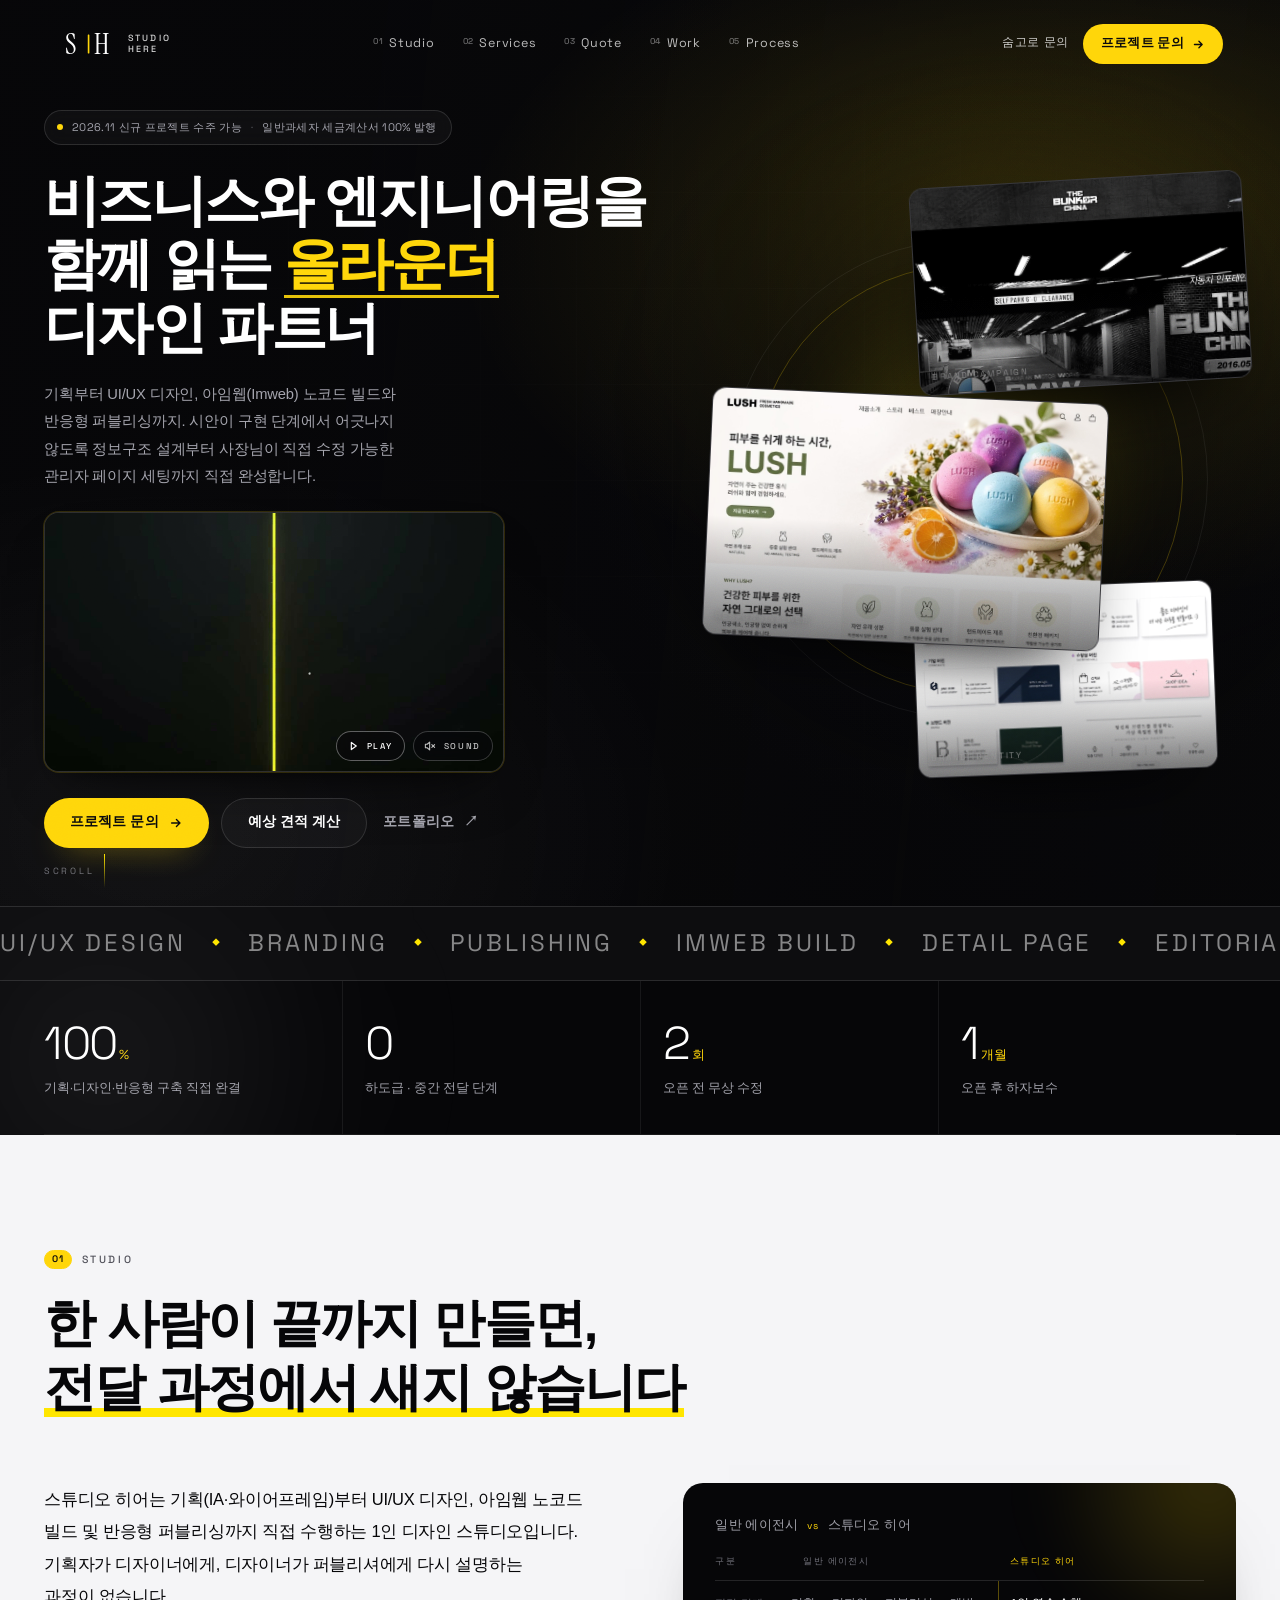
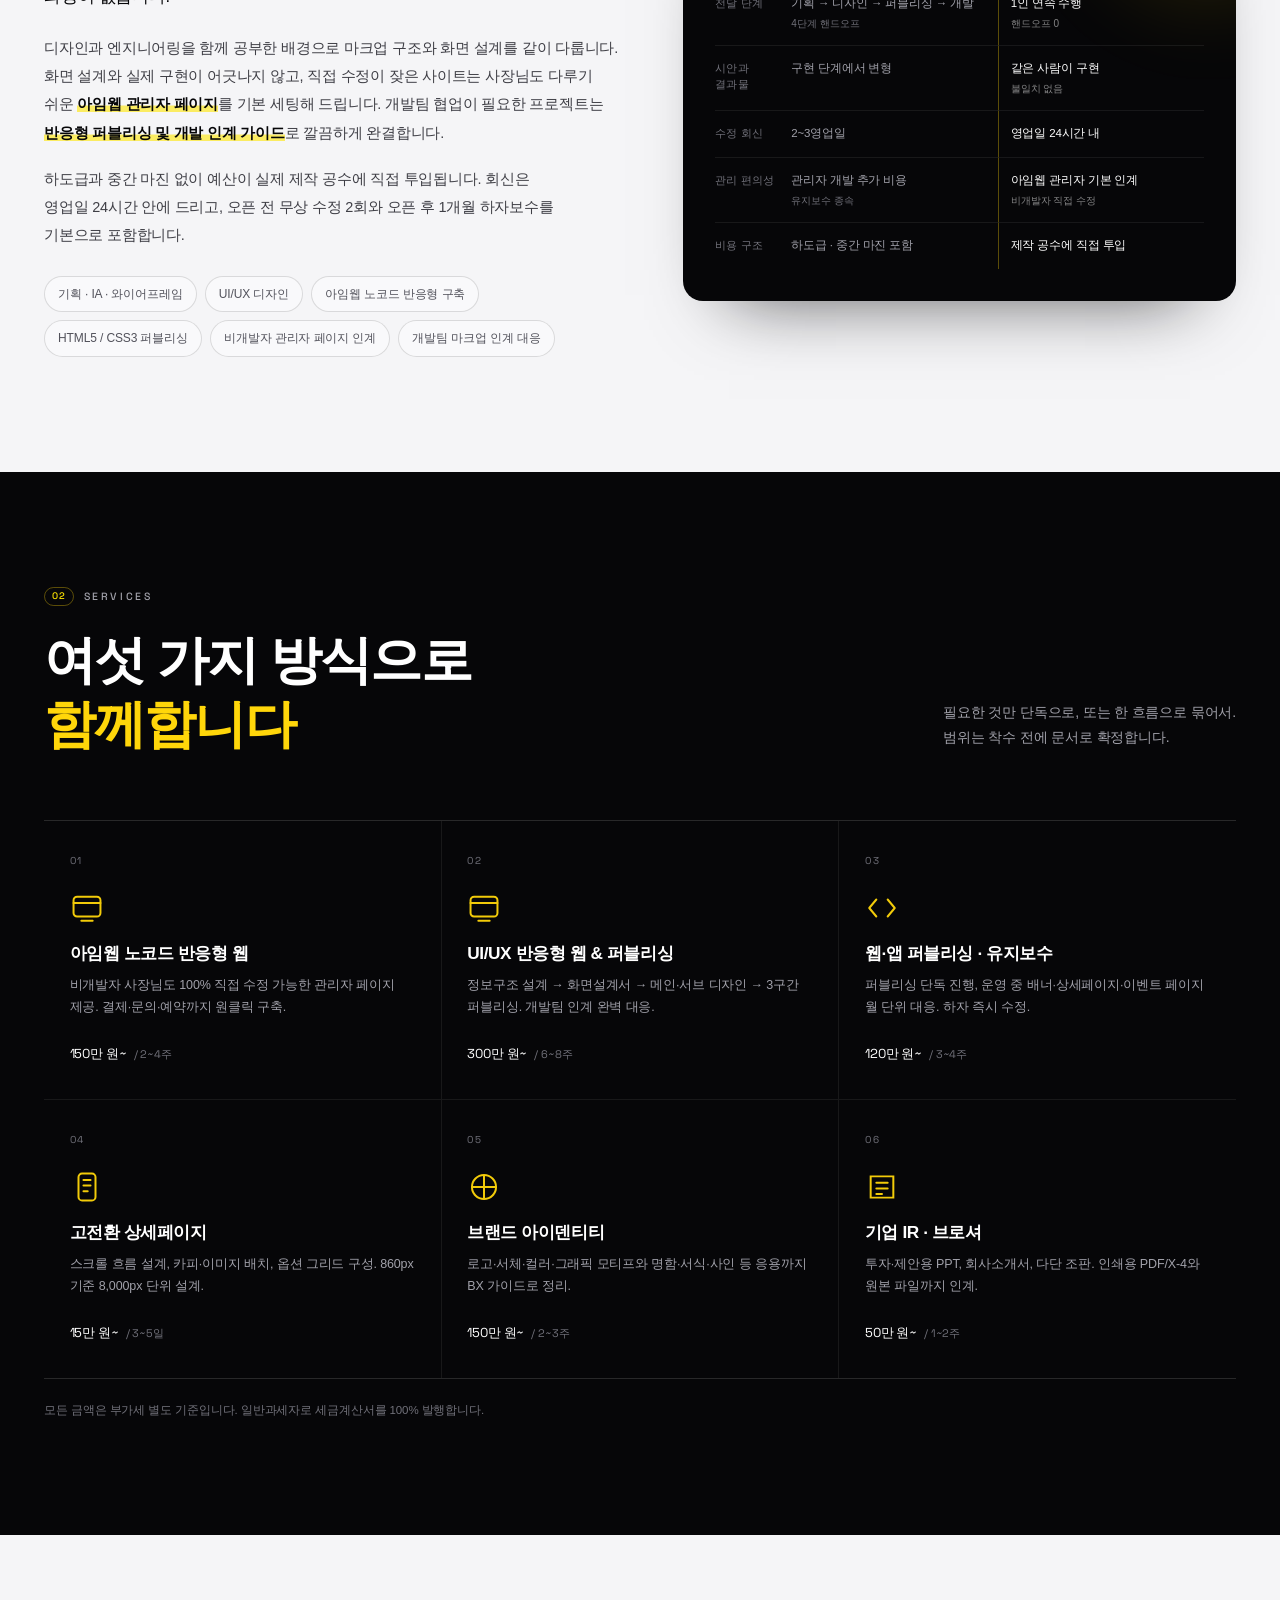
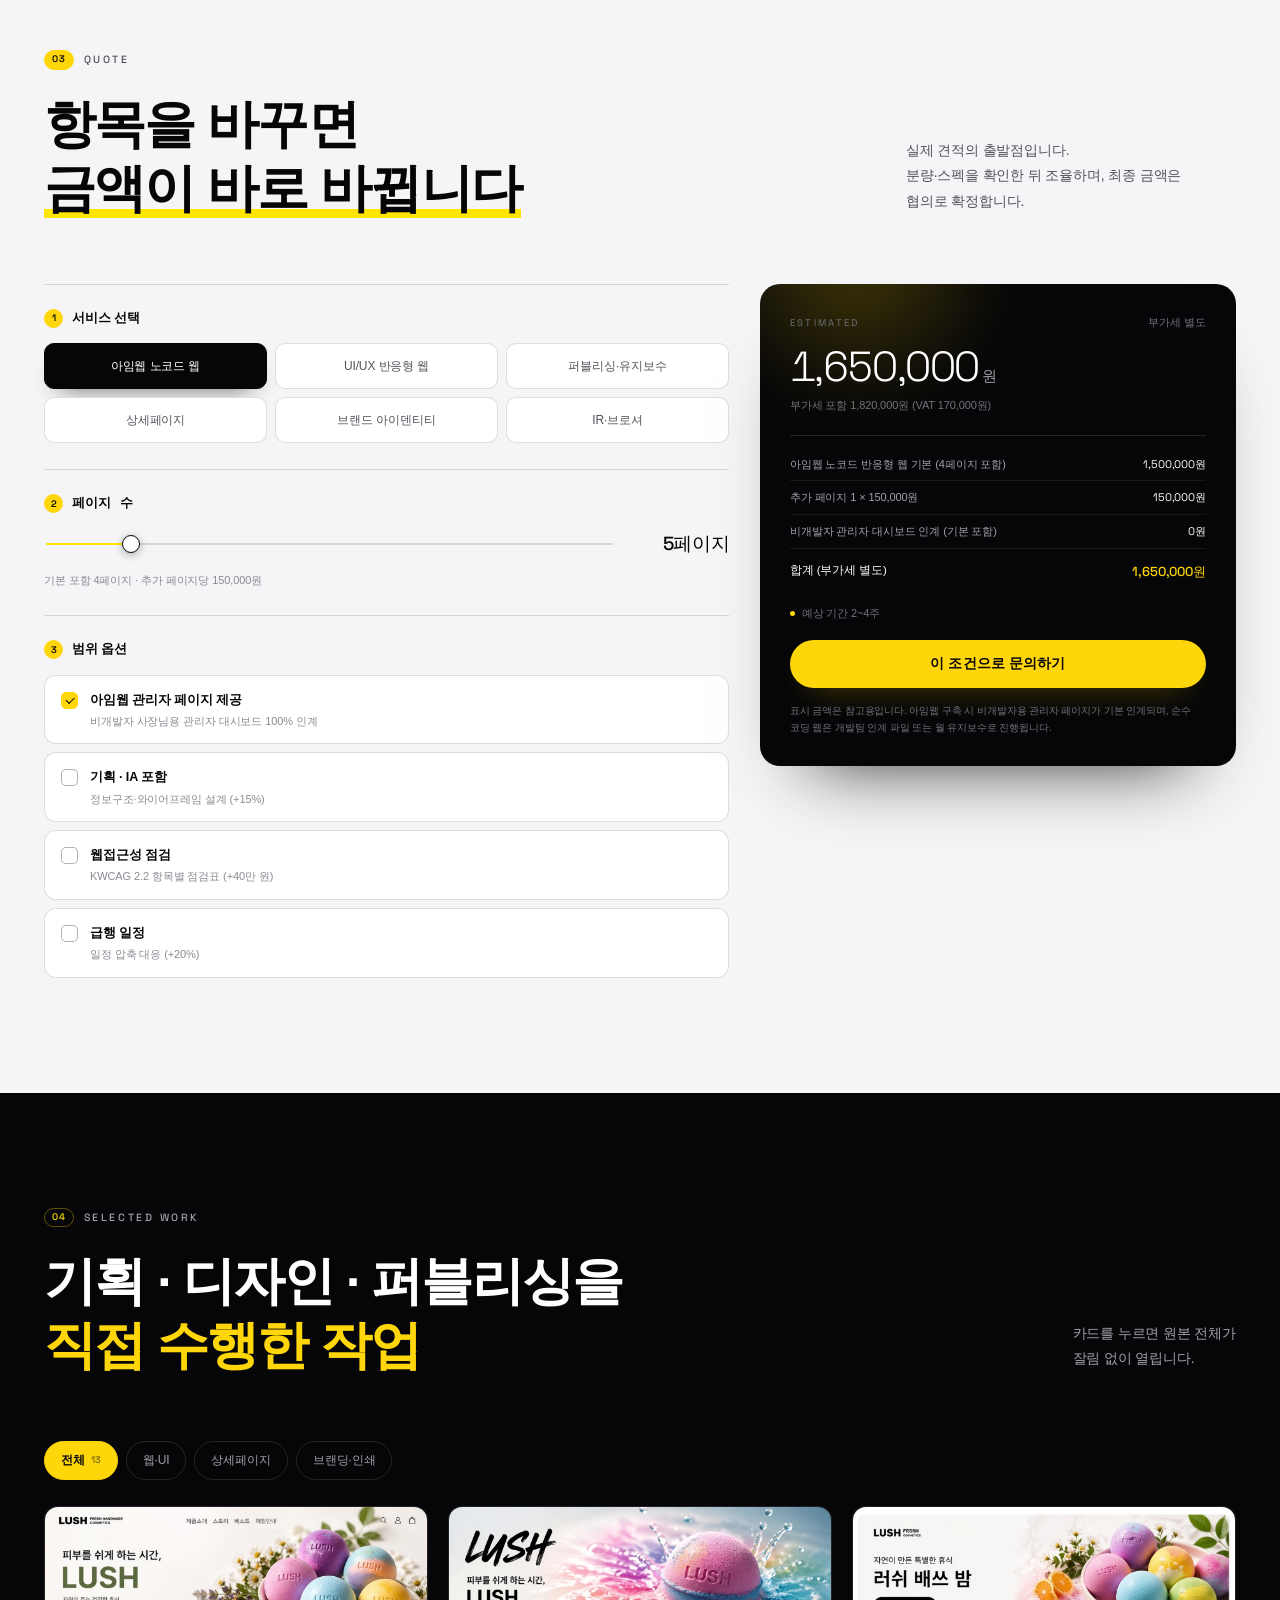
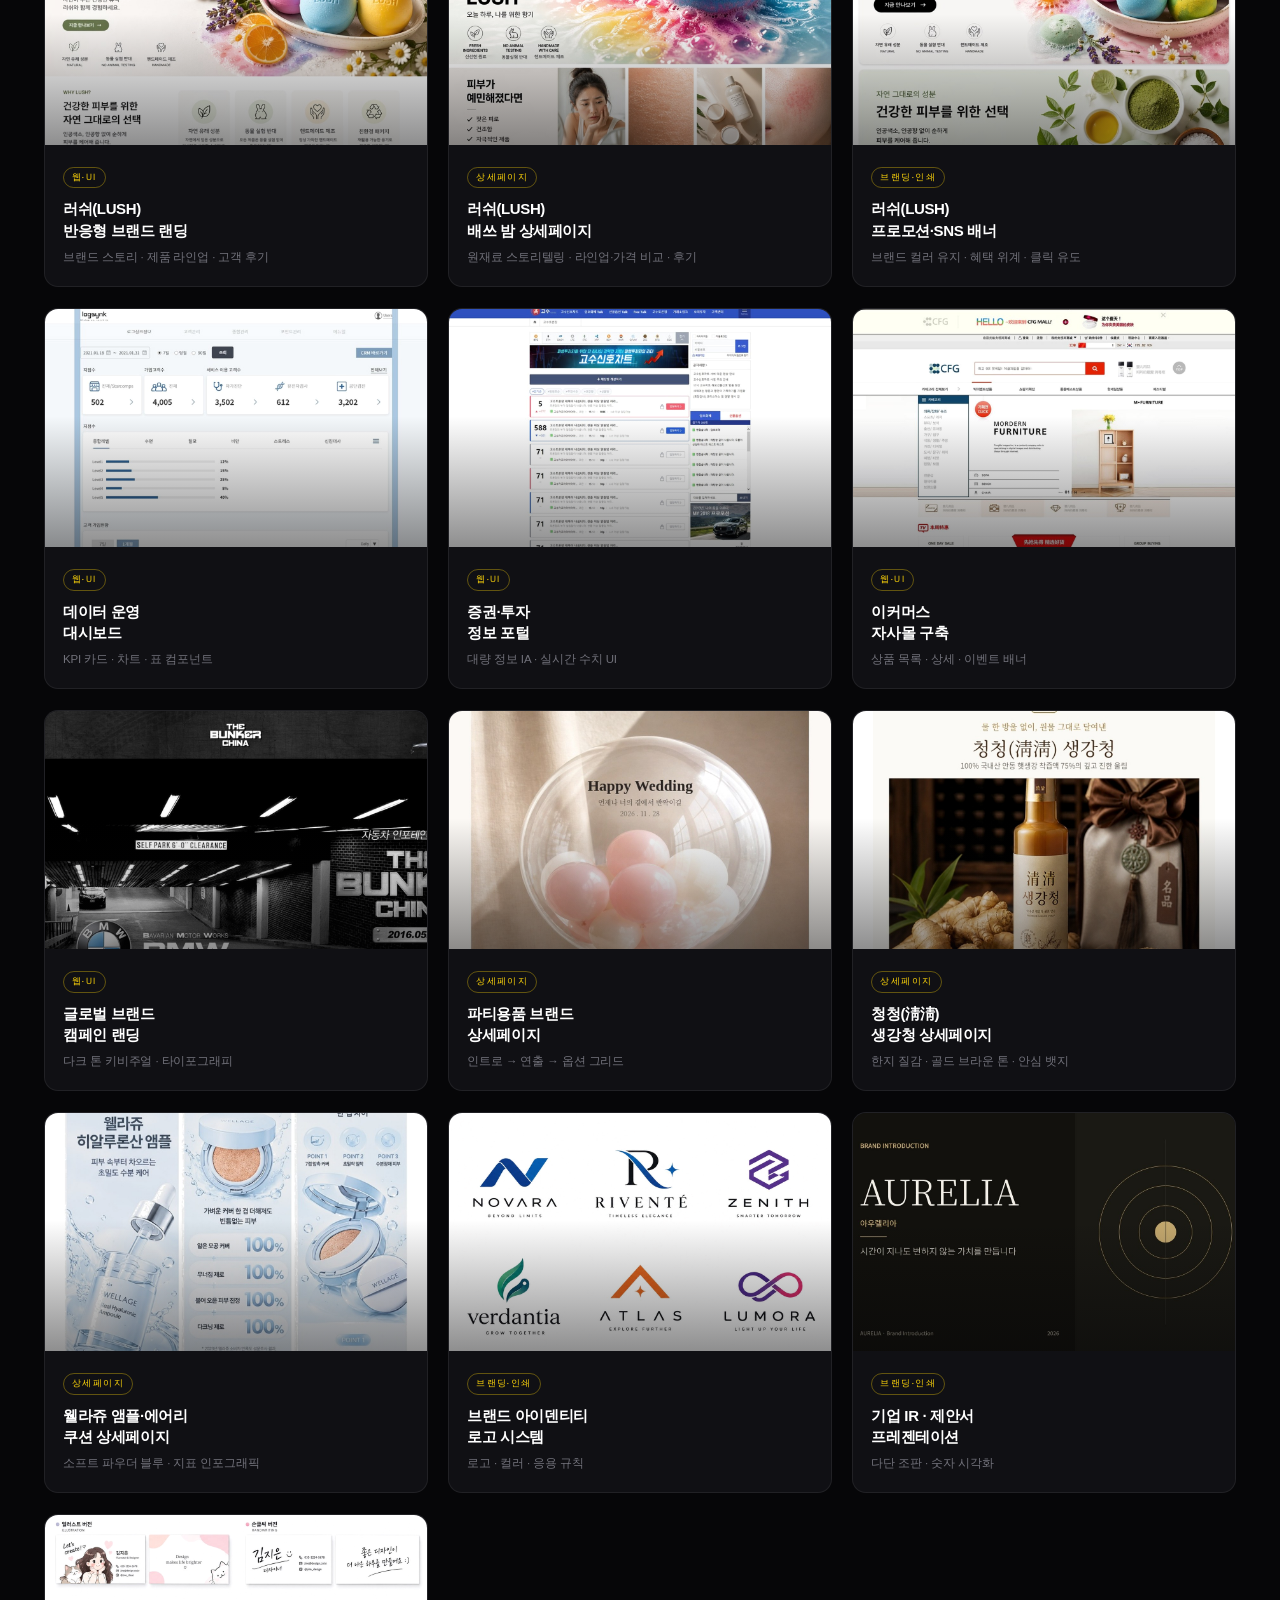
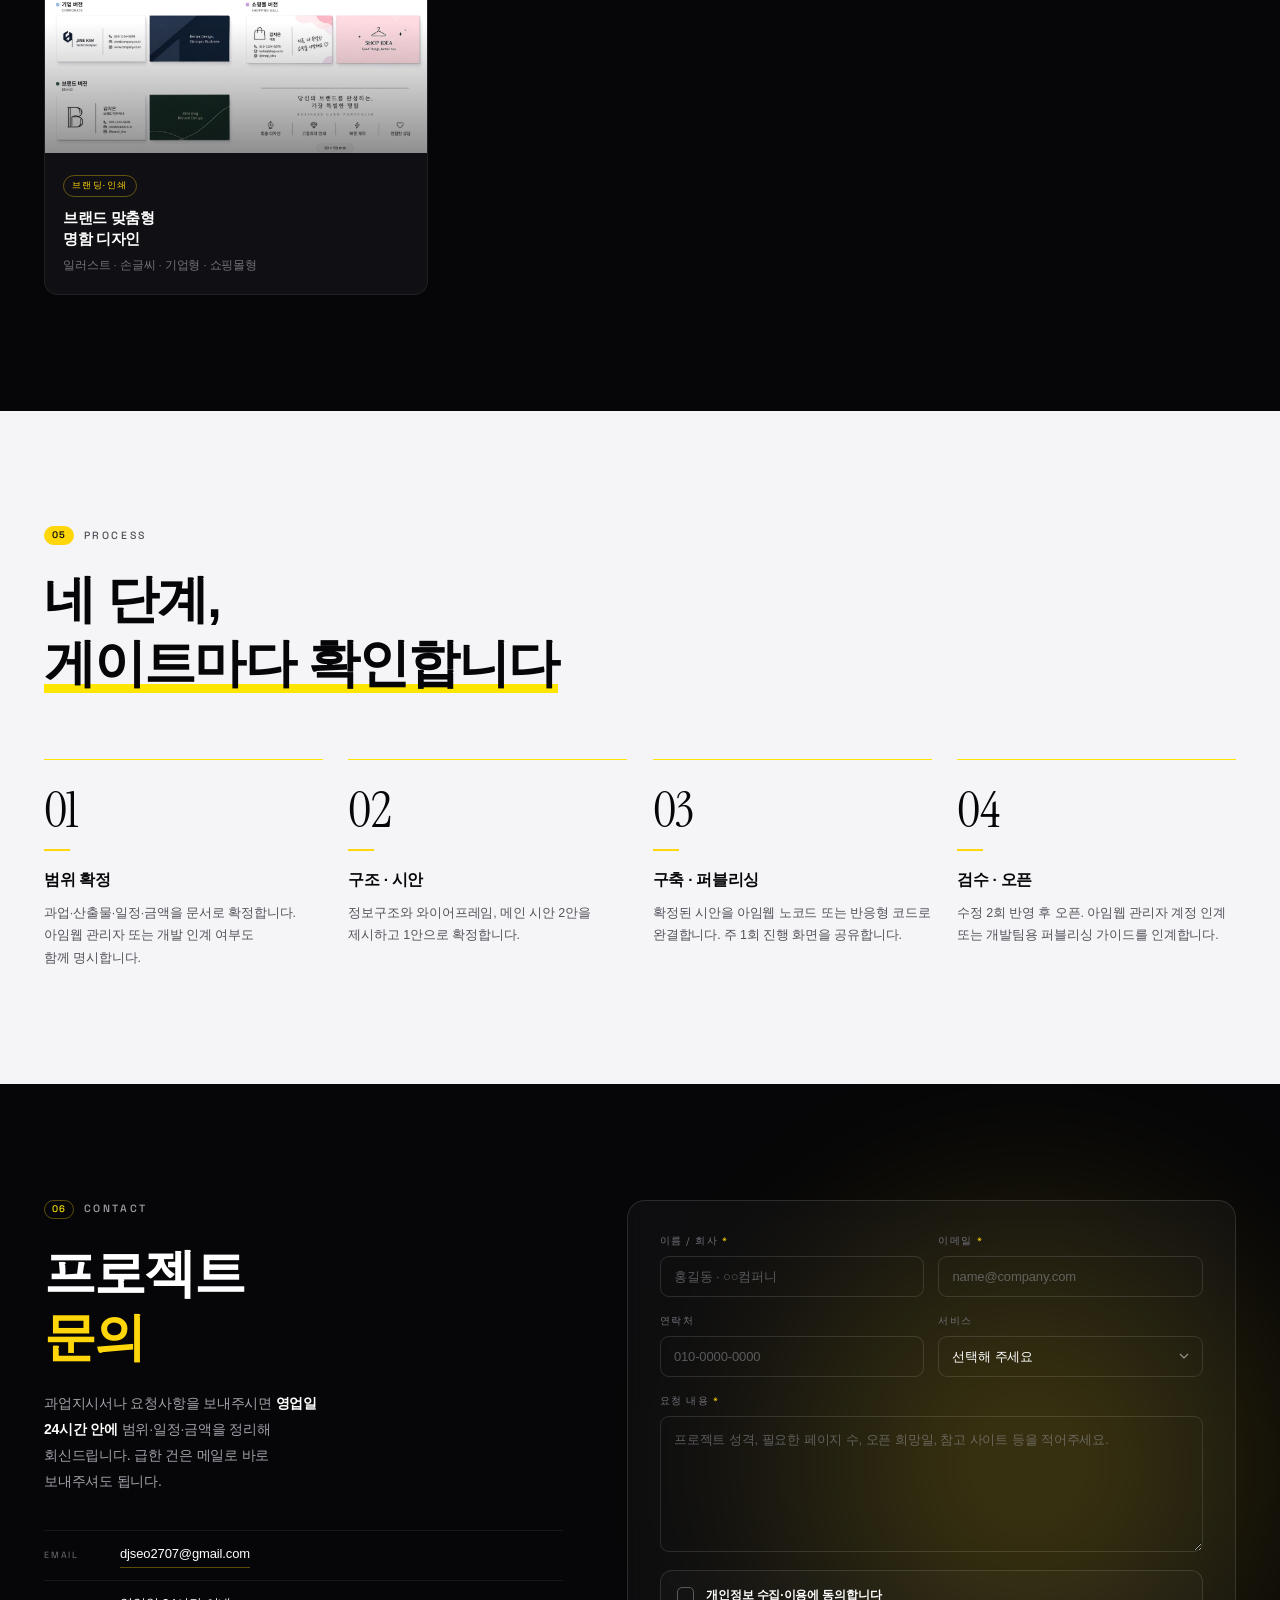
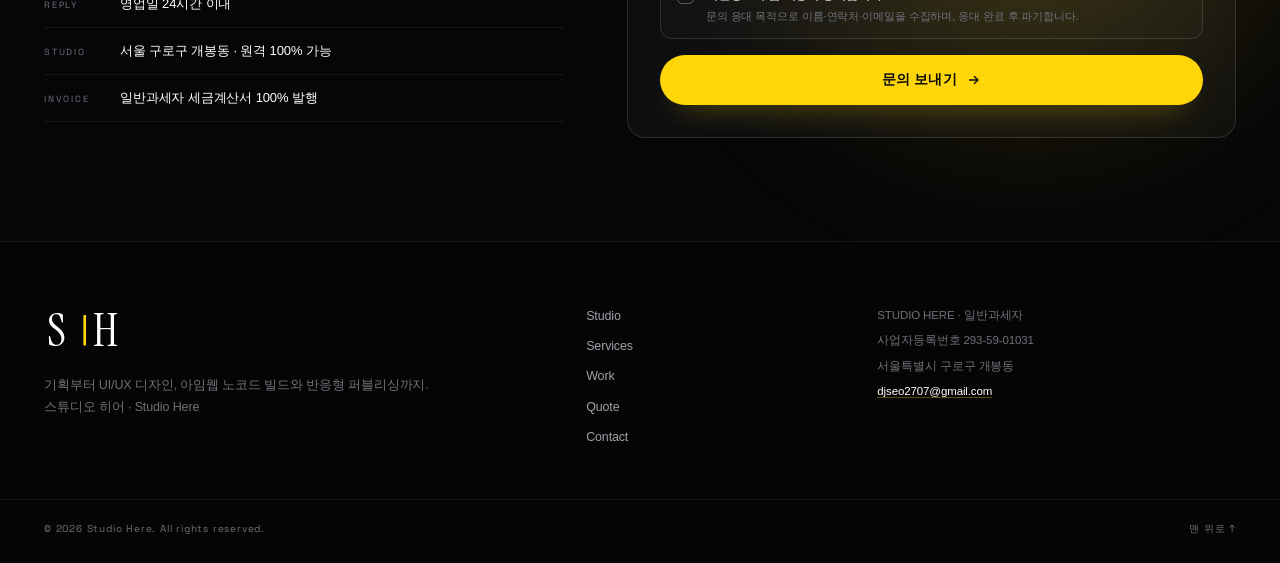
==== commit 242f8a33: "Showreel: add play/pause toggle beside sound toggle; footer: remove representative name (brand-only)" ====
--- a/index.html
+++ b/index.html
@@ -145,31 +145,47 @@
         관리자 페이지 세팅까지 직접 완성합니다.
       </p>
 
-      <!-- 쇼릴 카드: 16:9 원본 화질(배경 누르기 없음) + 카드 안 우측 하단 사운드 토글 -->
+      <!-- 쇼릴 카드: 16:9 원본 화질(배경 누르기 없음) + 카드 안 우측 하단 [일시정지/재생]·[사운드] 토글 -->
       <figure class="hero-showreel" data-hero="4">
         <video class="hero-showreel-video" id="showreelVideo" autoplay muted loop playsinline
                preload="metadata" poster="assets/hero-poster.jpg"
                disablepictureinpicture disableremoteplayback>
           <source src="assets/hero-web.mp4" type="video/mp4">
         </video>
-        <button class="sound-toggle" id="soundToggle" type="button" aria-pressed="false"
-                aria-controls="showreelVideo" aria-label="쇼릴 영상 소리 켜기" title="쇼릴 영상 소리 켜기">
-          <span class="sound-ico" aria-hidden="true">
-            <svg class="ico-off" viewBox="0 0 20 20" width="14" height="14" fill="none" stroke="currentColor"
-                 stroke-width="1.5" stroke-linecap="round" stroke-linejoin="round">
-              <path d="M3.4 7.5h2.5L9.5 4.4v11.2L5.9 12.5H3.4z"/>
-              <path d="M12.6 7.9l4 4.2M16.6 7.9l-4 4.2"/>
-            </svg>
-            <svg class="ico-on" viewBox="0 0 20 20" width="14" height="14" fill="none" stroke="currentColor"
-                 stroke-width="1.5" stroke-linecap="round" stroke-linejoin="round">
-              <path d="M3.4 7.5h2.5L9.5 4.4v11.2L5.9 12.5H3.4z"/>
-              <path d="M12.4 7.3a3.9 3.9 0 0 1 0 5.4"/>
-              <path d="M15.1 5.2a7 7 0 0 1 0 9.6"/>
-            </svg>
-          </span>
-          <span class="sound-label">SOUND</span>
-          <span class="sound-bars" aria-hidden="true"><i></i><i></i><i></i></span>
-        </button>
+        <div class="showreel-controls">
+          <button class="media-toggle play-toggle" id="playToggle" type="button" aria-pressed="false"
+                  aria-controls="showreelVideo" aria-label="쇼릴 영상 일시정지" title="쇼릴 영상 일시정지">
+            <span class="media-ico" aria-hidden="true">
+              <svg class="ico-pause" viewBox="0 0 20 20" width="14" height="14" fill="none" stroke="currentColor"
+                   stroke-width="1.8" stroke-linecap="round" stroke-linejoin="round">
+                <path d="M7.9 5.1v9.8M12.1 5.1v9.8"/>
+              </svg>
+              <svg class="ico-play" viewBox="0 0 20 20" width="14" height="14" fill="none" stroke="currentColor"
+                   stroke-width="1.6" stroke-linecap="round" stroke-linejoin="round">
+                <path d="M7.6 4.9 14.7 10l-7.1 5.1z"/>
+              </svg>
+            </span>
+            <span class="media-label play-label">PAUSE</span>
+          </button>
+          <button class="media-toggle sound-toggle" id="soundToggle" type="button" aria-pressed="false"
+                  aria-controls="showreelVideo" aria-label="쇼릴 영상 소리 켜기" title="쇼릴 영상 소리 켜기">
+            <span class="media-ico" aria-hidden="true">
+              <svg class="ico-off" viewBox="0 0 20 20" width="14" height="14" fill="none" stroke="currentColor"
+                   stroke-width="1.5" stroke-linecap="round" stroke-linejoin="round">
+                <path d="M3.4 7.5h2.5L9.5 4.4v11.2L5.9 12.5H3.4z"/>
+                <path d="M12.6 7.9l4 4.2M16.6 7.9l-4 4.2"/>
+              </svg>
+              <svg class="ico-on" viewBox="0 0 20 20" width="14" height="14" fill="none" stroke="currentColor"
+                   stroke-width="1.5" stroke-linecap="round" stroke-linejoin="round">
+                <path d="M3.4 7.5h2.5L9.5 4.4v11.2L5.9 12.5H3.4z"/>
+                <path d="M12.4 7.3a3.9 3.9 0 0 1 0 5.4"/>
+                <path d="M15.1 5.2a7 7 0 0 1 0 9.6"/>
+              </svg>
+            </span>
+            <span class="media-label sound-label">SOUND</span>
+            <span class="sound-bars" aria-hidden="true"><i></i><i></i><i></i></span>
+          </button>
+        </div>
       </figure>
 
       <div class="hero-actions" data-hero="4">
@@ -773,7 +789,7 @@
       <a href="#contact">Contact</a>
     </nav>
     <address class="footer-info">
-      <p>대표 서동진 · 일반과세자</p>
+      <p>STUDIO HERE · 일반과세자</p>
       <p>사업자등록번호 293-59-01031</p>
       <p>서울특별시 구로구 개봉동</p>
       <p><a href="mailto:djseo2707@gmail.com">djseo2707@gmail.com</a></p>
--- a/style.css
+++ b/style.css
@@ -447,9 +447,13 @@
 .hero-showreel:hover{border-color:rgba(255,214,10,.32);box-shadow:0 0 0 1px rgba(255,214,10,.26),0 34px 70px -34px rgba(0,0,0,.95),0 10px 26px -20px rgba(0,0,0,.9)}
 .hero-showreel-video{display:block;width:100%;height:auto;aspect-ratio:16/9;object-fit:cover;background:var(--ink)}
 
-/* --- sound toggle (쇼릴 카드 안 우측 하단, 다크 글래스) --- */
-.sound-toggle{
+/* --- showreel controls (쇼릴 카드 안 우측 하단 · 다크 글래스 · 일시정지/재생 + 사운드) --- */
+.showreel-controls{
   position:absolute;right:10px;bottom:10px;z-index:3;
+  display:flex;align-items:center;gap:8px;
+}
+.media-toggle{
+  position:relative;
   display:inline-flex;align-items:center;gap:7px;height:30px;padding:0 11px 0 9px;border-radius:999px;
   border:1px solid rgba(255,255,255,.2);background:rgba(8,8,10,.62);
   -webkit-backdrop-filter:blur(10px) saturate(1.15);backdrop-filter:blur(10px) saturate(1.15);
@@ -459,13 +463,23 @@
   white-space:nowrap;cursor:pointer;-webkit-tap-highlight-color:transparent;
   transition:color .3s var(--ease),border-color .3s var(--ease),background .3s var(--ease),transform .3s var(--ease),box-shadow .3s var(--ease);
 }
-.sound-toggle::after{content:"";position:absolute;inset:-8px;border-radius:999px}
-.sound-toggle:hover{color:#fff;border-color:rgba(255,255,255,.36);background:rgba(8,8,10,.74)}
-.sound-toggle:focus-visible{outline:2px solid var(--accent-2);outline-offset:3px}
-.sound-ico{display:inline-flex;align-items:center;justify-content:center;width:14px;height:14px;flex:none}
-.sound-ico svg{display:block}
-.sound-ico .ico-on{display:none}
-.sound-label{display:block;transform:translateY(.5px)}
+.media-toggle::after{content:"";position:absolute;inset:-8px -3px;border-radius:999px}
+.media-toggle:hover{color:#fff;border-color:rgba(255,255,255,.36);background:rgba(8,8,10,.74)}
+.media-toggle:active{transform:scale(.97)}
+.media-toggle:focus-visible{outline:2px solid var(--accent-2);outline-offset:3px}
+.media-ico{display:inline-flex;align-items:center;justify-content:center;width:14px;height:14px;flex:none}
+.media-ico svg{display:block}
+.media-label{display:block;transform:translateY(.5px)}
+
+/* 재생/일시정지 토글 — 상태 라벨·아이콘 교체 */
+.media-toggle .ico-play{display:none}
+.media-toggle.is-paused .ico-pause{display:none}
+.media-toggle.is-paused .ico-play{display:block}
+.play-toggle.is-paused{color:#fff;border-color:rgba(255,255,255,.34);background:rgba(8,8,10,.78)}
+.play-toggle.is-paused:hover{color:var(--accent-2);border-color:rgba(255,214,10,.5)}
+
+/* 사운드 토글 */
+.sound-toggle .ico-on{display:none}
 .sound-bars{display:none;align-items:flex-end;gap:2px;height:9px;margin-left:-1px}
 .sound-bars i{display:block;width:2px;height:100%;border-radius:1px;background:currentColor;transform-origin:bottom;animation:eq 1.05s var(--ease-soft) infinite}
 .sound-bars i:nth-child(2){height:62%;animation-delay:.16s}
@@ -1004,6 +1018,8 @@
 
 @media (max-width:560px){
   .hero-showreel{max-width:none}
+  .showreel-controls{right:8px;bottom:8px;gap:6px}
+  .media-toggle{height:28px;padding:0 10px 0 8px;font-size:8px;letter-spacing:.16em}
   .hero-actions{display:grid;grid-template-columns:1fr 1fr;gap:8px;width:100%}
   .hero-actions .btn{padding:0 10px;font-size:12.5px;height:46px}
   .hero-actions .btn-text{grid-column:1 / -1;height:30px;justify-self:start;margin-top:0;font-size:12px}
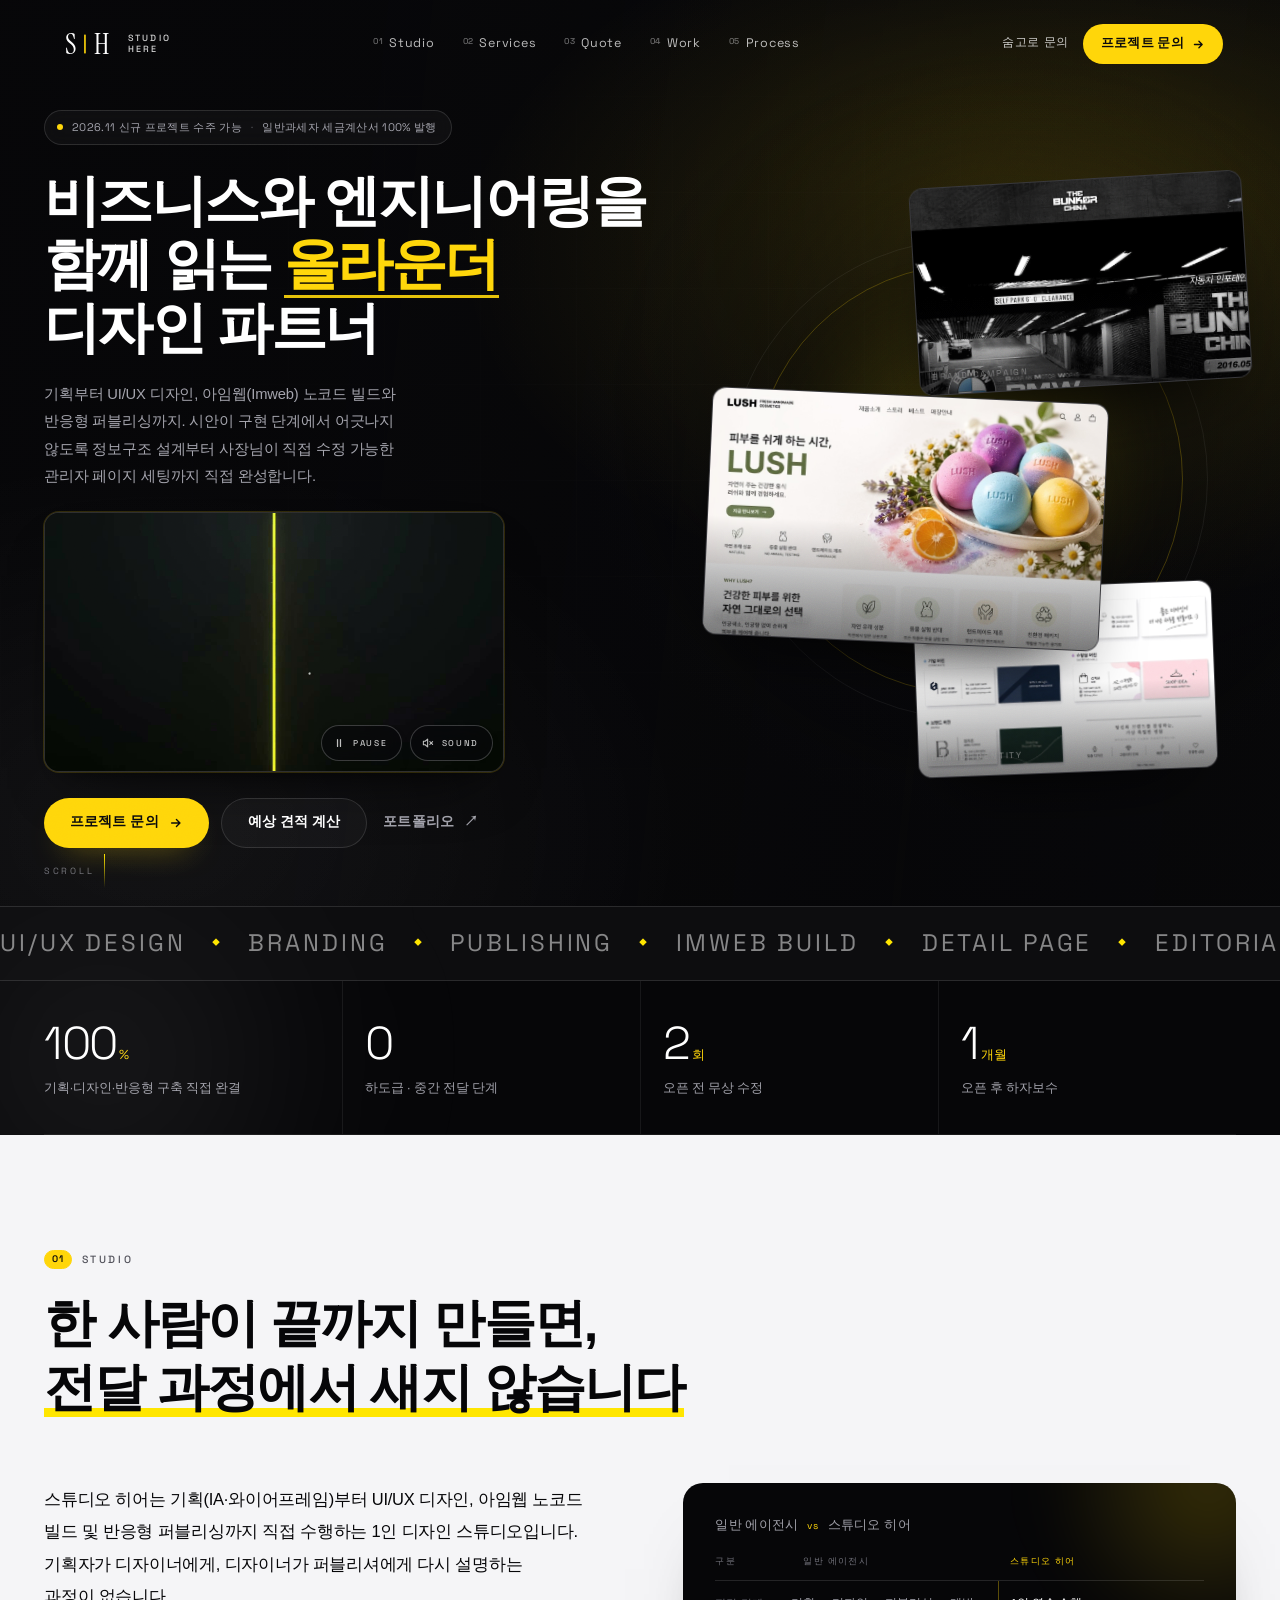
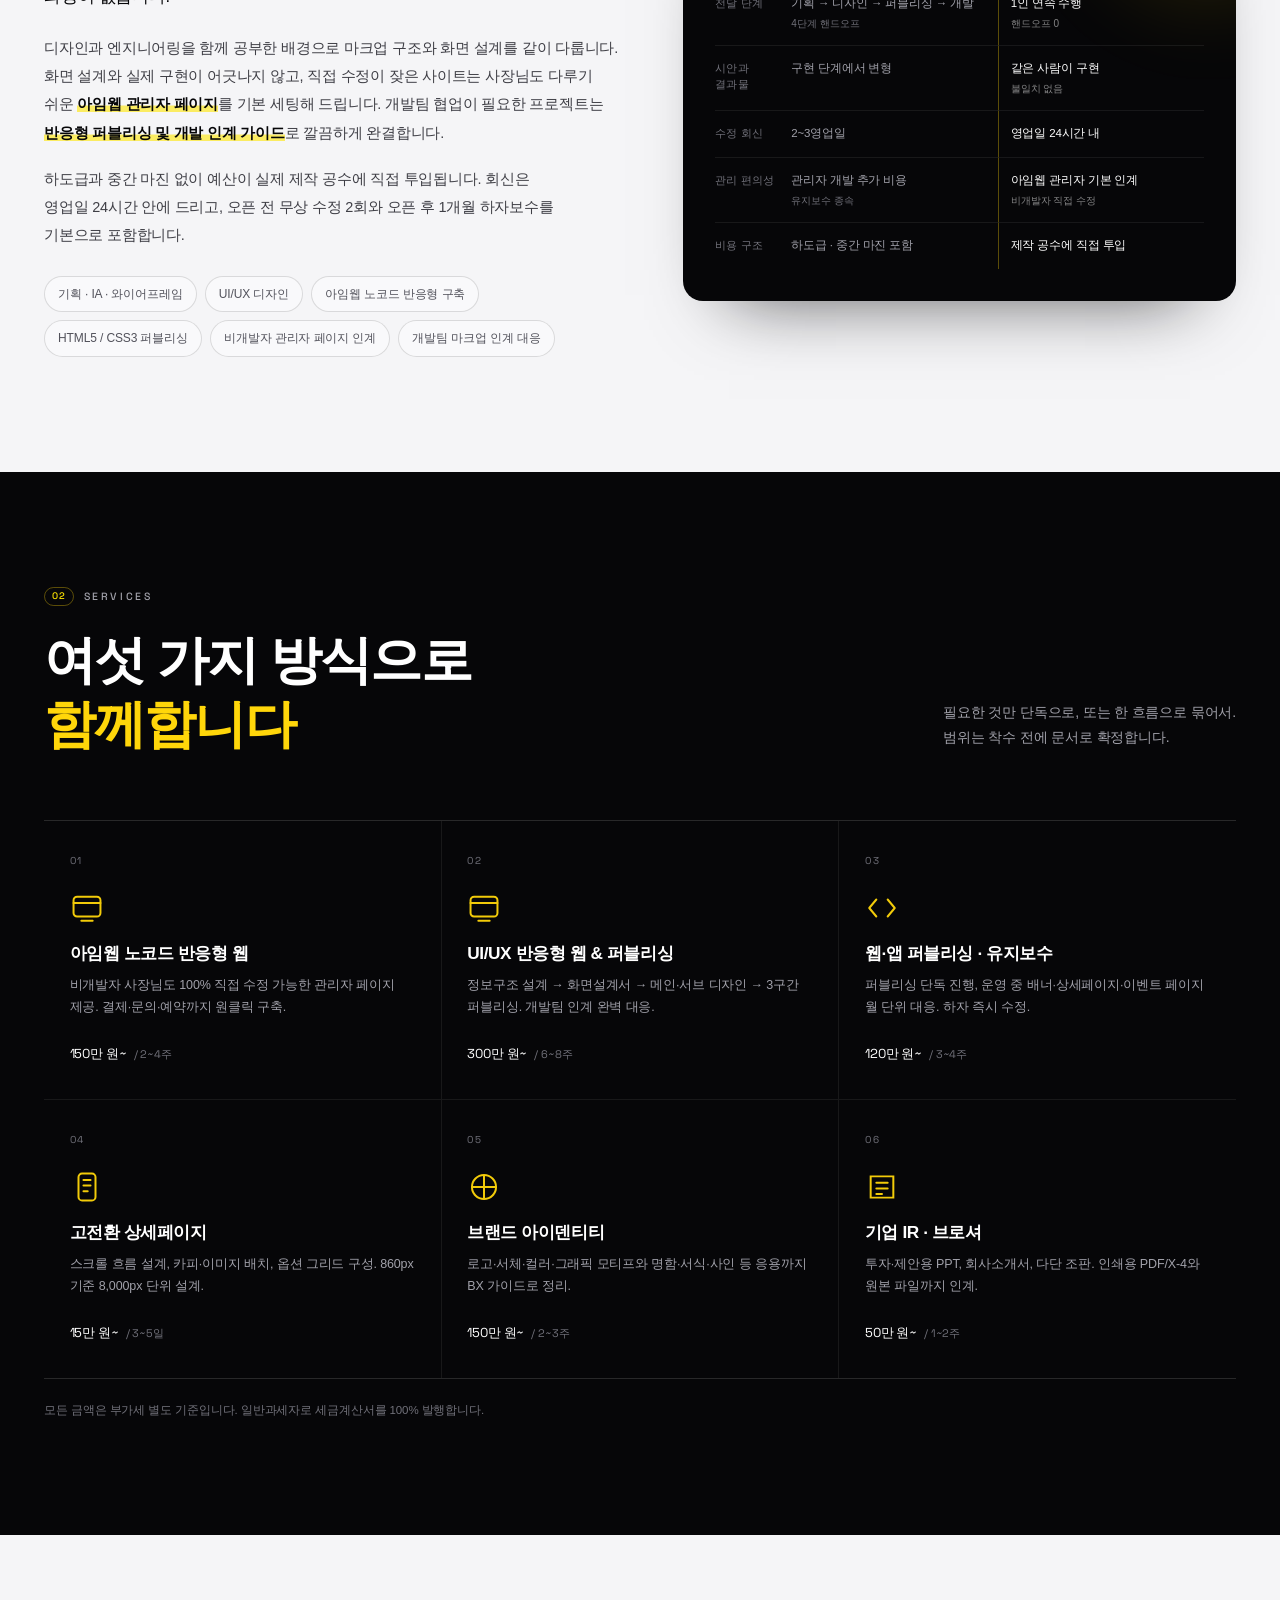
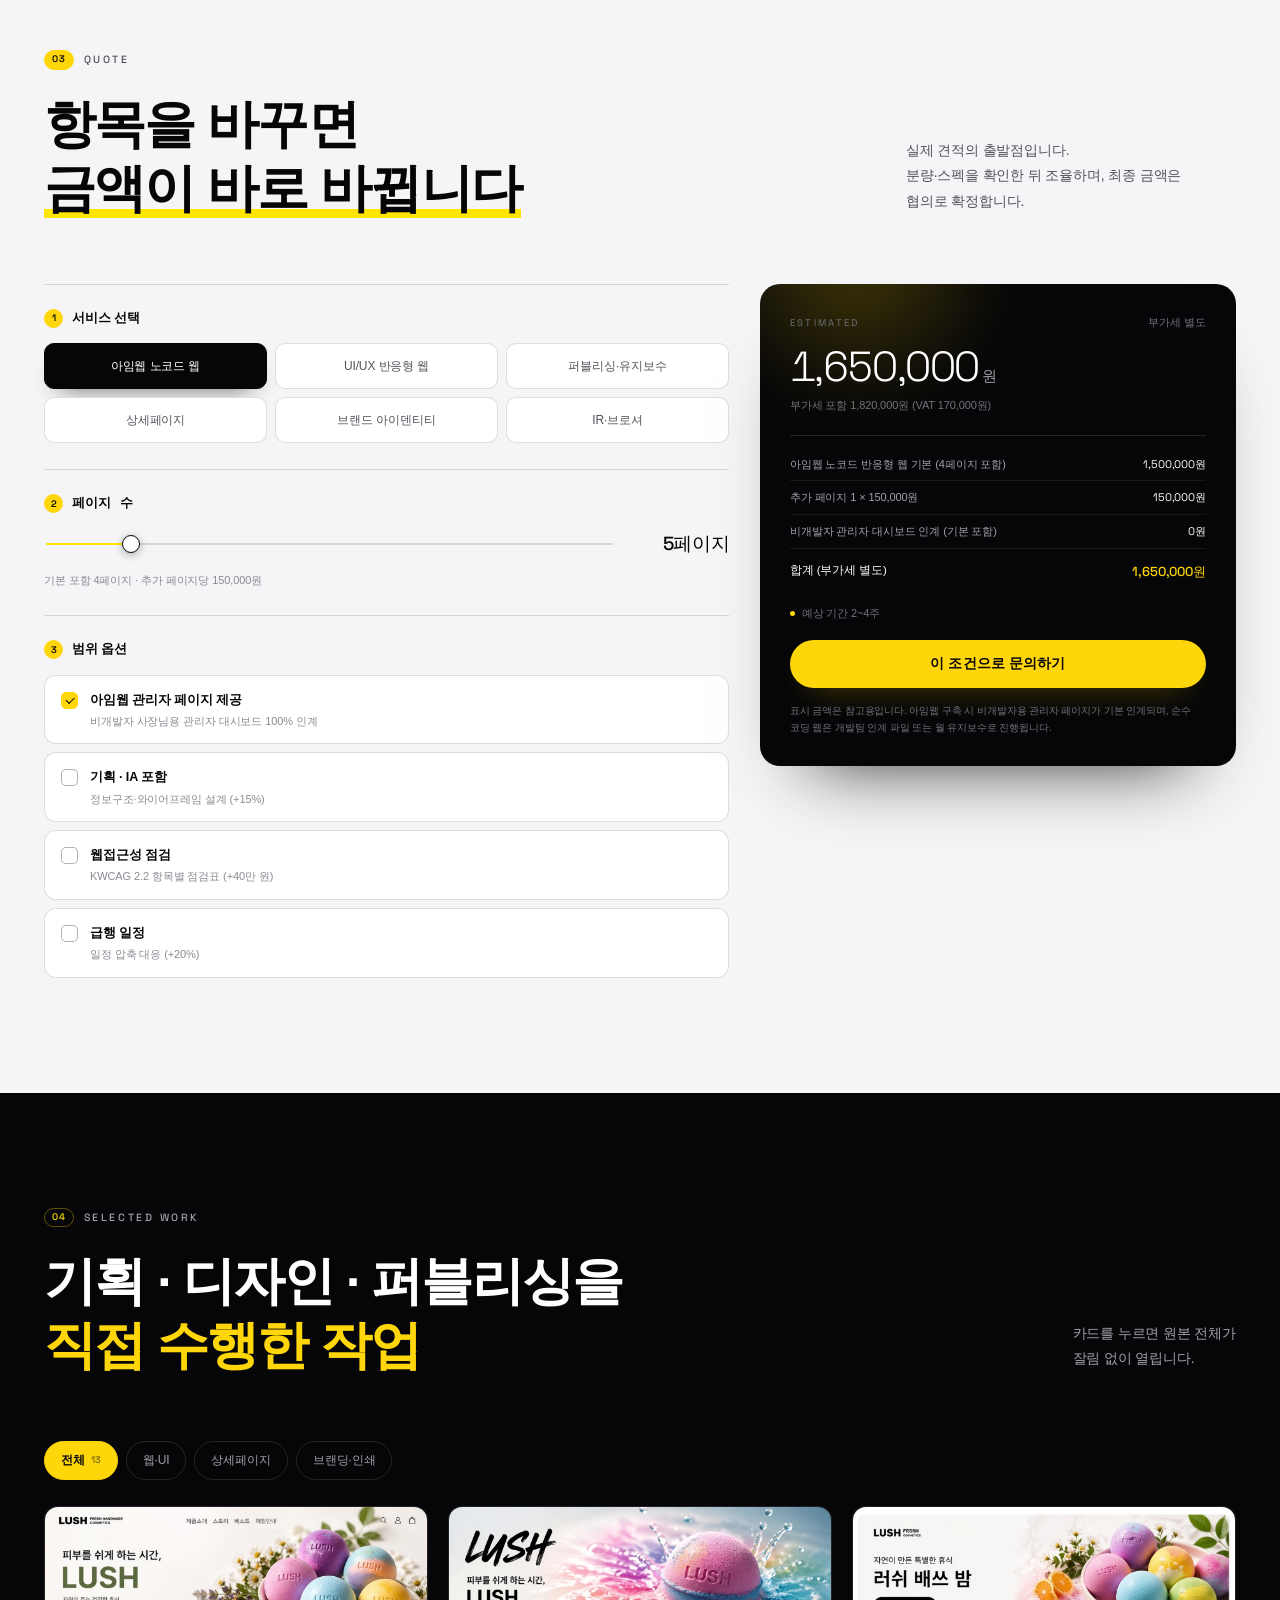
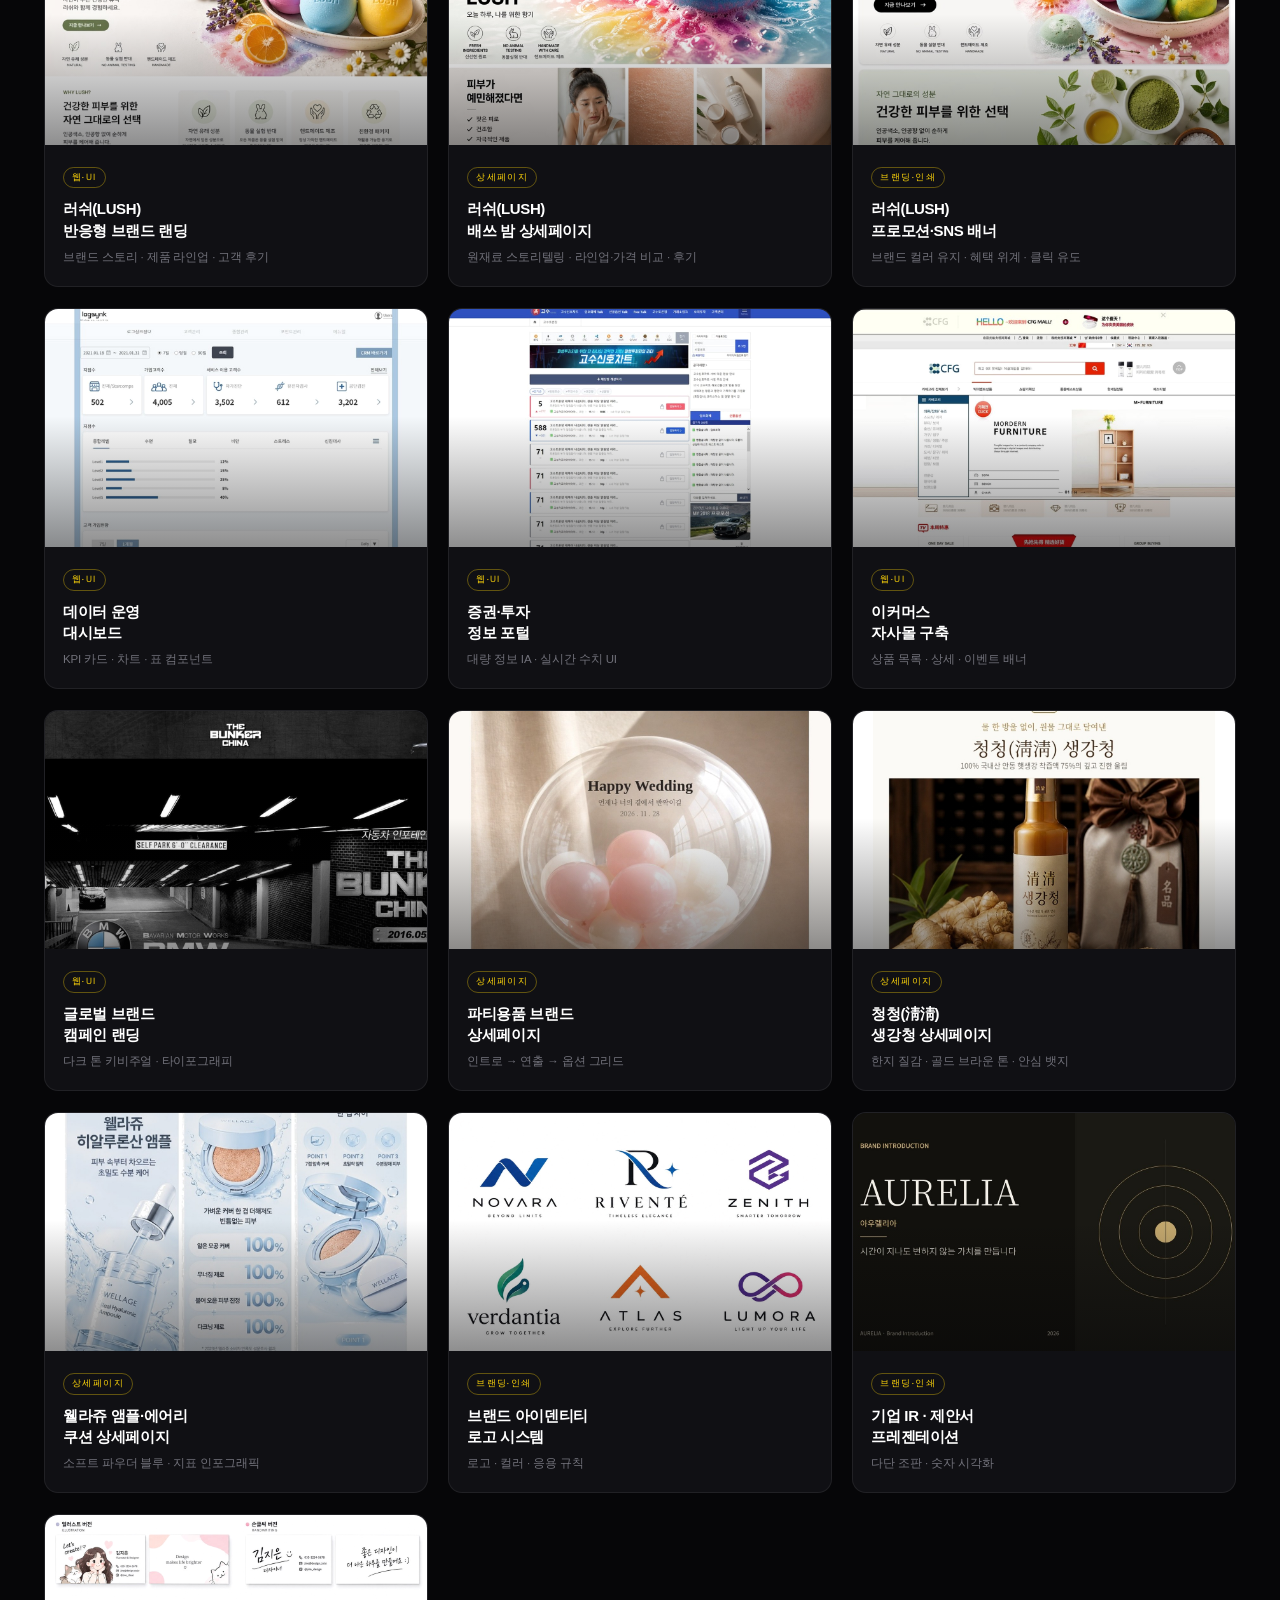
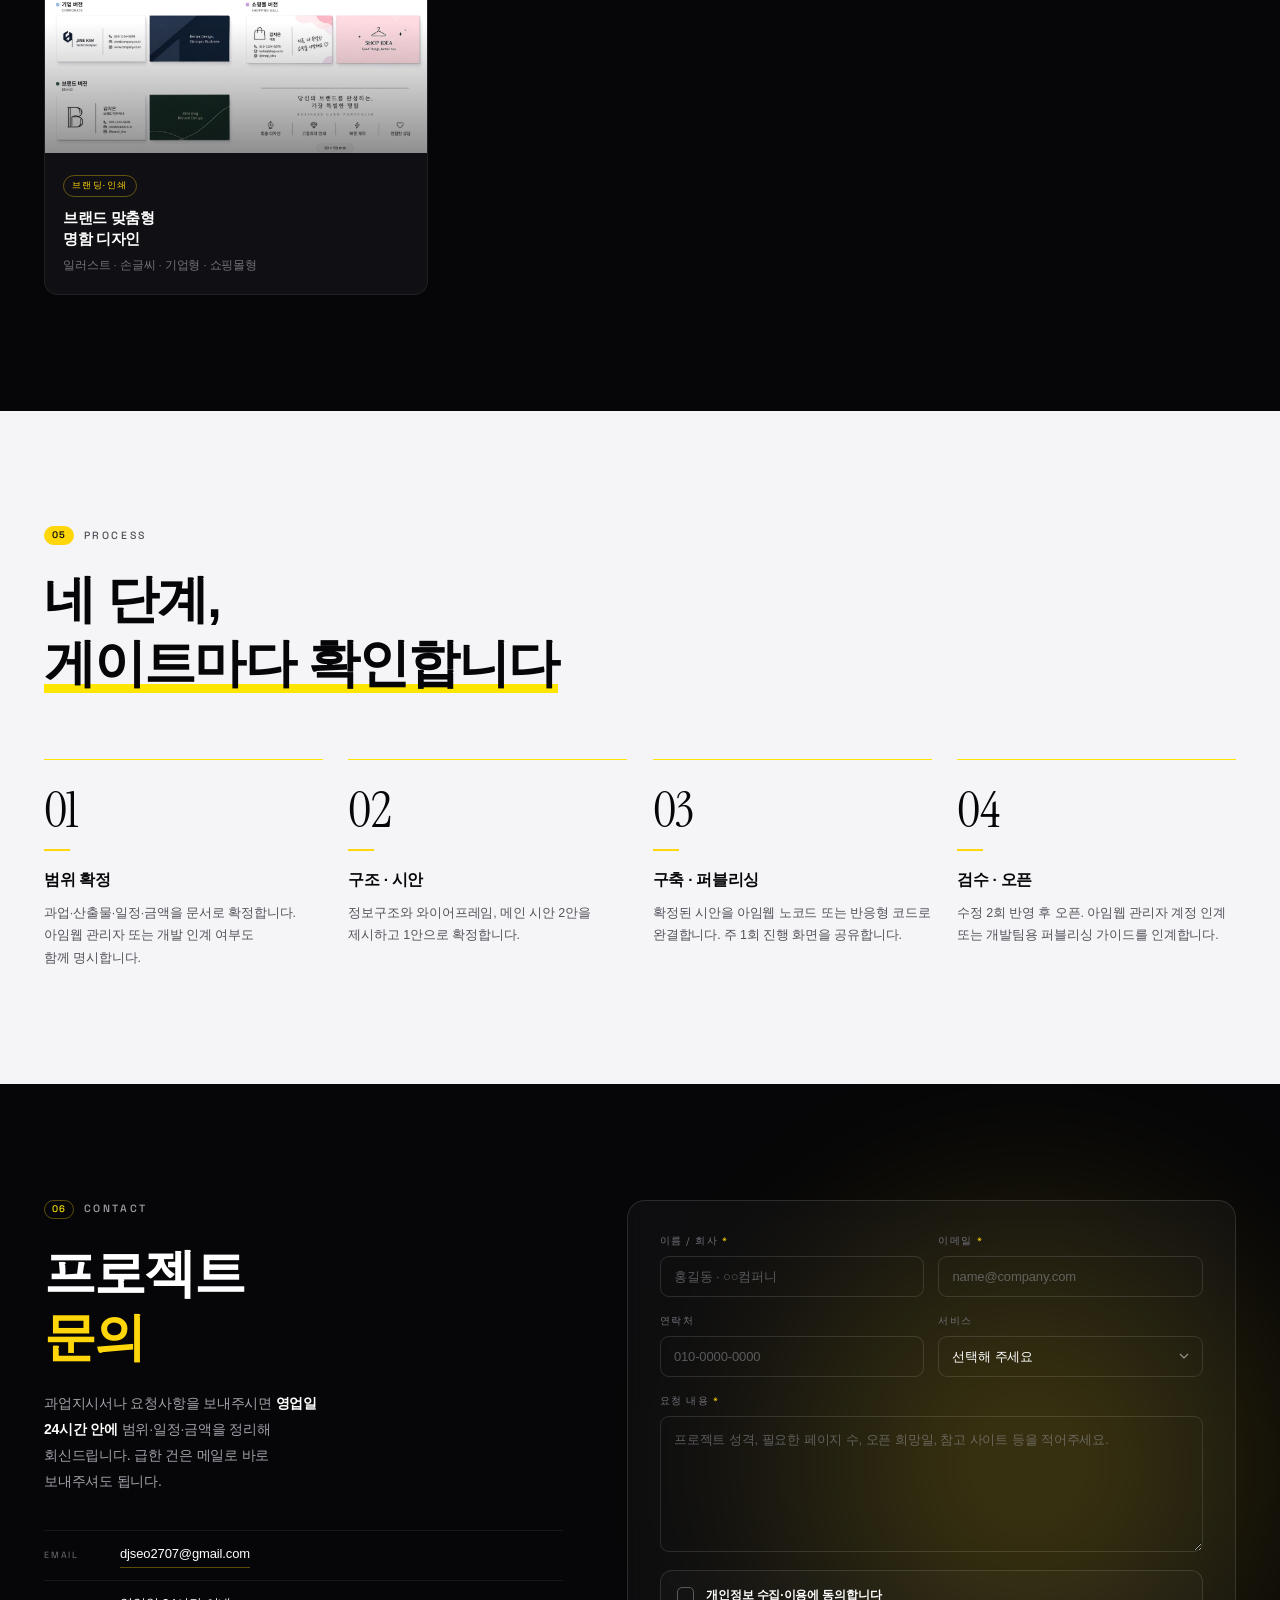
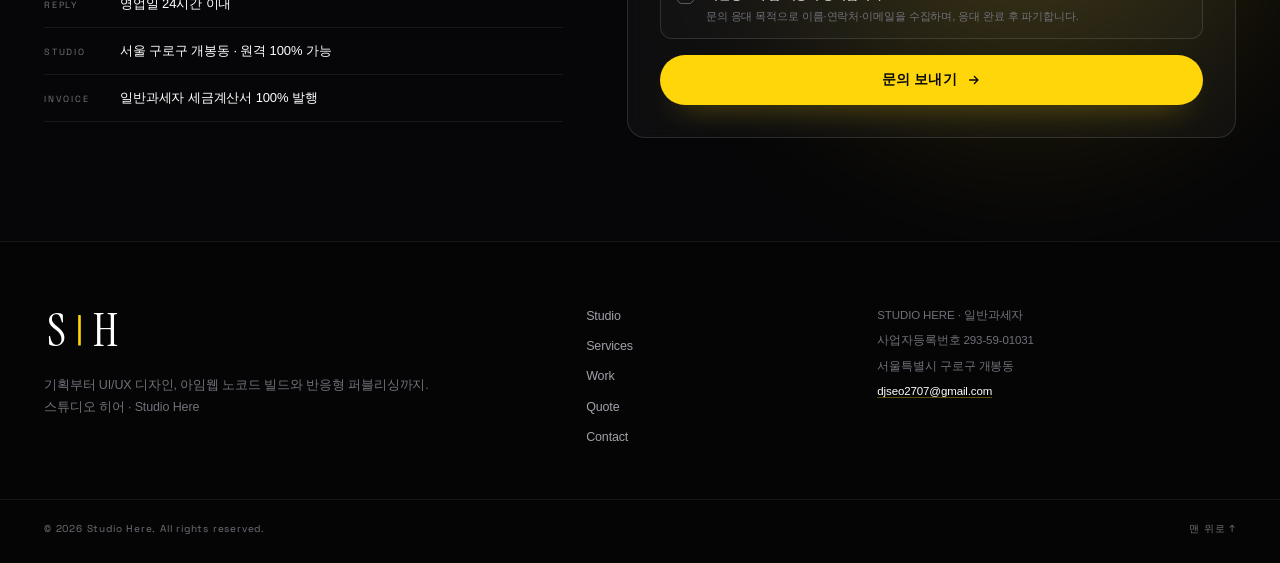
==== commit e7bf058b: "Logo: center S|H yellow bar between glyphs; controls: larger touch targets, pointer-events, iOS tap " ====
--- a/index.html
+++ b/index.html
@@ -21,7 +21,7 @@
 <link rel="preconnect" href="https://fonts.gstatic.com" crossorigin>
 <link rel="stylesheet" href="https://cdn.jsdelivr.net/gh/orioncactus/pretendard@v1.3.9/dist/web/variable/pretendardvariable-dynamic-subset.min.css">
 <link rel="stylesheet" href="https://fonts.googleapis.com/css2?family=Instrument+Serif:ital@0;1&family=Space+Grotesk:wght@300;400;500;600;700&display=swap">
-<link rel="stylesheet" href="style.css">
+<link rel="stylesheet" href="style.css?v=20261126c">
 <script type="application/ld+json">
 {
   "@context": "https://schema.org",
@@ -57,7 +57,7 @@
     <a class="brand" href="#top" aria-label="스튜디오 히어 홈">
       <svg class="mark" viewBox="0 0 58 36" aria-hidden="true">
         <text x="0" y="29">S</text>
-        <rect class="bar" x="26.4" y="6.5" width="1.9" height="22" rx=".5"/>
+        <rect class="bar" x="22.2" y="6.5" width="1.9" height="22" rx=".5"/>
         <text x="33.5" y="29">H</text>
       </svg>
       <span class="brand-name">STUDIO<br>HERE</span>
@@ -776,7 +776,7 @@
     <div class="footer-brand">
       <svg class="mark mark--lg" viewBox="0 0 58 36" aria-hidden="true">
         <text x="0" y="29">S</text>
-        <rect class="bar" x="26.4" y="6.5" width="1.9" height="22" rx=".5"/>
+        <rect class="bar" x="22.2" y="6.5" width="1.9" height="22" rx=".5"/>
         <text x="33.5" y="29">H</text>
       </svg>
       <p>기획부터 UI/UX 디자인, 아임웹 노코드 빌드와 반응형 퍼블리싱까지.<br>스튜디오 히어 · Studio Here</p>
@@ -827,6 +827,6 @@
   </div>
 </div>
 
-<script src="script.js" defer></script>
+<script src="script.js?v=20261126c" defer></script>
 </body>
 </html>
--- a/style.css
+++ b/style.css
@@ -445,24 +445,30 @@
   transition:border-color .45s var(--ease),box-shadow .45s var(--ease);
 }
 .hero-showreel:hover{border-color:rgba(255,214,10,.32);box-shadow:0 0 0 1px rgba(255,214,10,.26),0 34px 70px -34px rgba(0,0,0,.95),0 10px 26px -20px rgba(0,0,0,.9)}
-.hero-showreel-video{display:block;width:100%;height:auto;aspect-ratio:16/9;object-fit:cover;background:var(--ink)}
+.hero-showreel-video{display:block;width:100%;height:auto;aspect-ratio:16/9;object-fit:cover;background:var(--ink);pointer-events:none}
 
 /* --- showreel controls (쇼릴 카드 안 우측 하단 · 다크 글래스 · 일시정지/재생 + 사운드) --- */
+/* 래퍼는 클릭을 통과시키고 버튼만 이벤트를 받는다(영상·스크림이 터치를 가로채지 않도록) */
 .showreel-controls{
-  position:absolute;right:10px;bottom:10px;z-index:3;
+  position:absolute;right:10px;bottom:10px;z-index:9;
   display:flex;align-items:center;gap:8px;
+  pointer-events:none;
 }
 .media-toggle{
-  position:relative;
-  display:inline-flex;align-items:center;gap:7px;height:30px;padding:0 11px 0 9px;border-radius:999px;
+  position:relative;z-index:1;
+  display:inline-flex;align-items:center;gap:7px;
+  min-height:36px;height:36px;padding:0 13px 0 10px;border-radius:999px;
   border:1px solid rgba(255,255,255,.2);background:rgba(8,8,10,.62);
   -webkit-backdrop-filter:blur(10px) saturate(1.15);backdrop-filter:blur(10px) saturate(1.15);
   box-shadow:0 10px 24px -16px rgba(0,0,0,.95);
   color:rgba(255,255,255,.74);
   font-family:var(--sans);font-size:8.5px;font-weight:500;letter-spacing:.2em;text-transform:uppercase;line-height:1;
   white-space:nowrap;cursor:pointer;-webkit-tap-highlight-color:transparent;
+  pointer-events:auto;touch-action:manipulation;
+  -webkit-user-select:none;user-select:none;-webkit-appearance:none;appearance:none;
   transition:color .3s var(--ease),border-color .3s var(--ease),background .3s var(--ease),transform .3s var(--ease),box-shadow .3s var(--ease);
 }
+/* 터치 영역을 세로로 더 넓게(약 52px) — 모바일 오탭 방지 */
 .media-toggle::after{content:"";position:absolute;inset:-8px -3px;border-radius:999px}
 .media-toggle:hover{color:#fff;border-color:rgba(255,255,255,.36);background:rgba(8,8,10,.74)}
 .media-toggle:active{transform:scale(.97)}
@@ -1018,8 +1024,8 @@
 
 @media (max-width:560px){
   .hero-showreel{max-width:none}
-  .showreel-controls{right:8px;bottom:8px;gap:6px}
-  .media-toggle{height:28px;padding:0 10px 0 8px;font-size:8px;letter-spacing:.16em}
+  .showreel-controls{right:8px;bottom:8px;gap:8px}
+  .media-toggle{min-height:36px;height:36px;padding:0 11px 0 9px;font-size:8px;letter-spacing:.16em}
   .hero-actions{display:grid;grid-template-columns:1fr 1fr;gap:8px;width:100%}
   .hero-actions .btn{padding:0 10px;font-size:12.5px;height:46px}
   .hero-actions .btn-text{grid-column:1 / -1;height:30px;justify-self:start;margin-top:0;font-size:12px}
